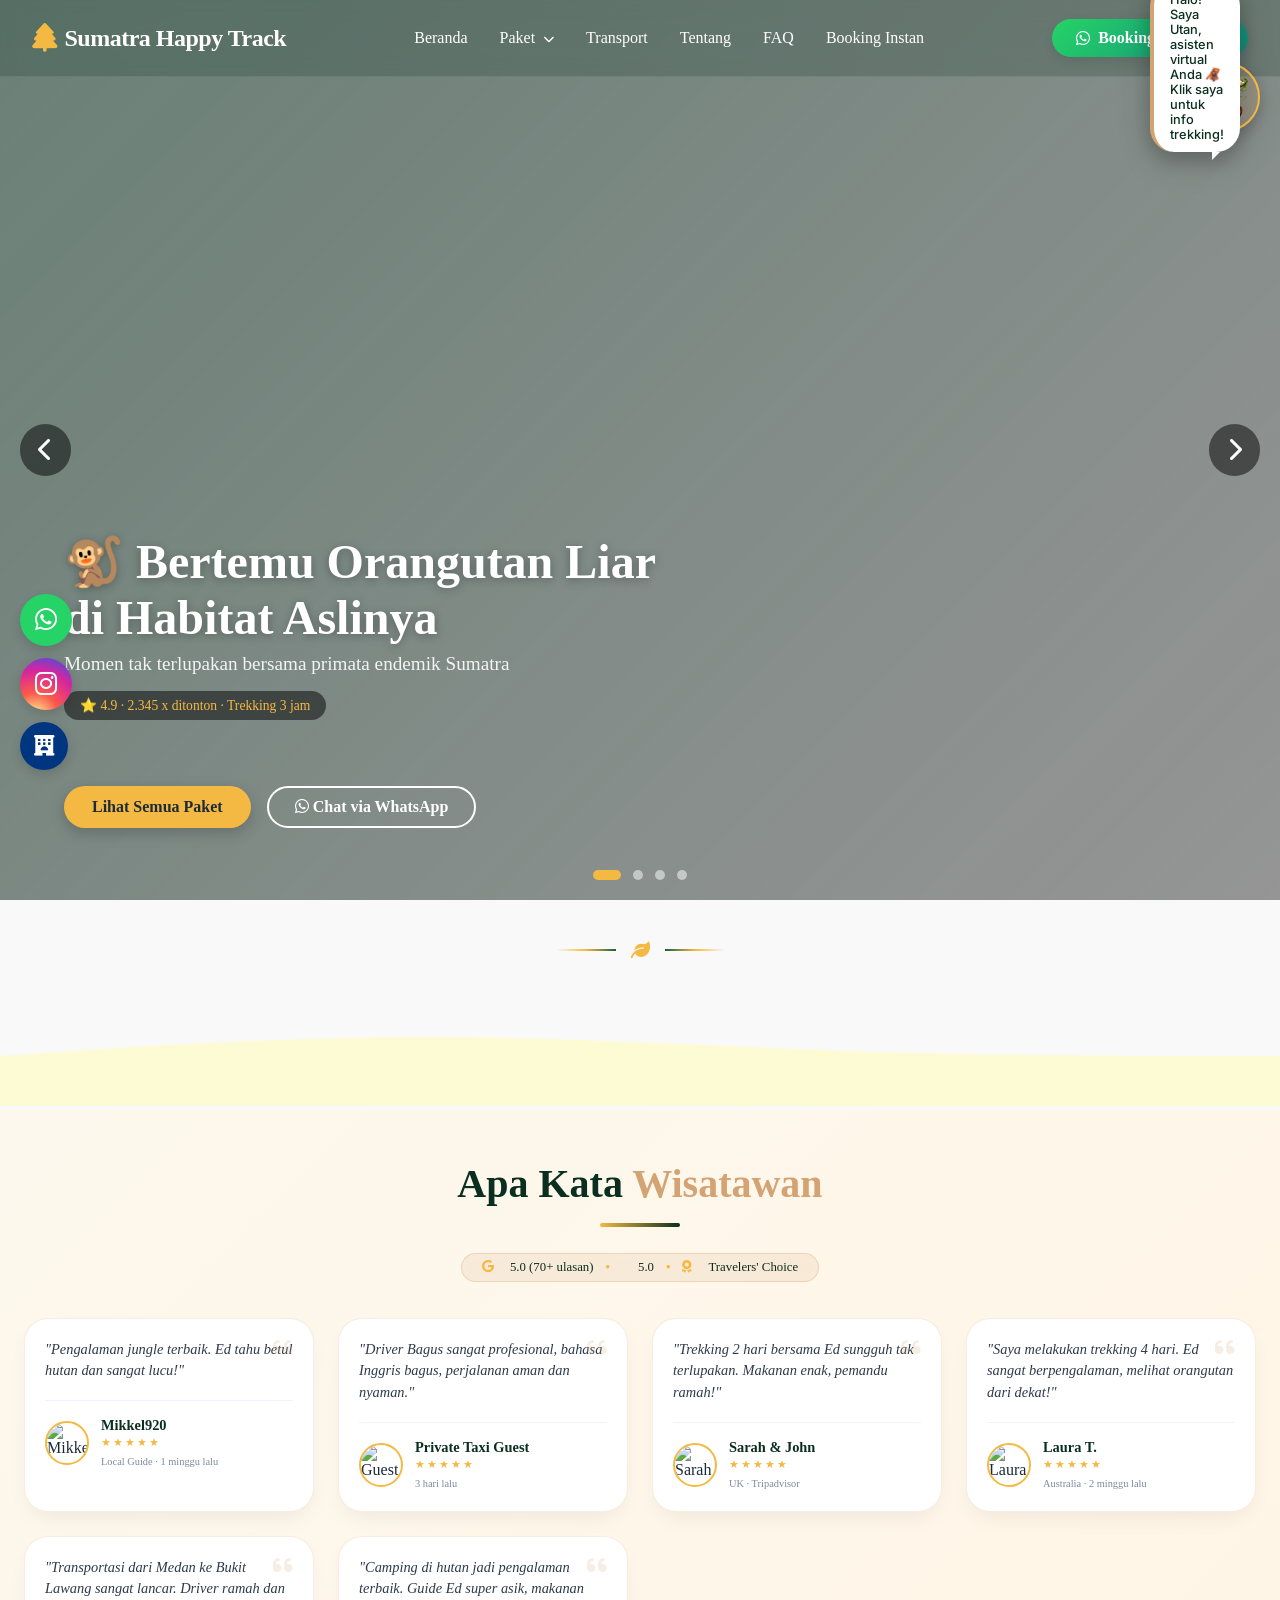
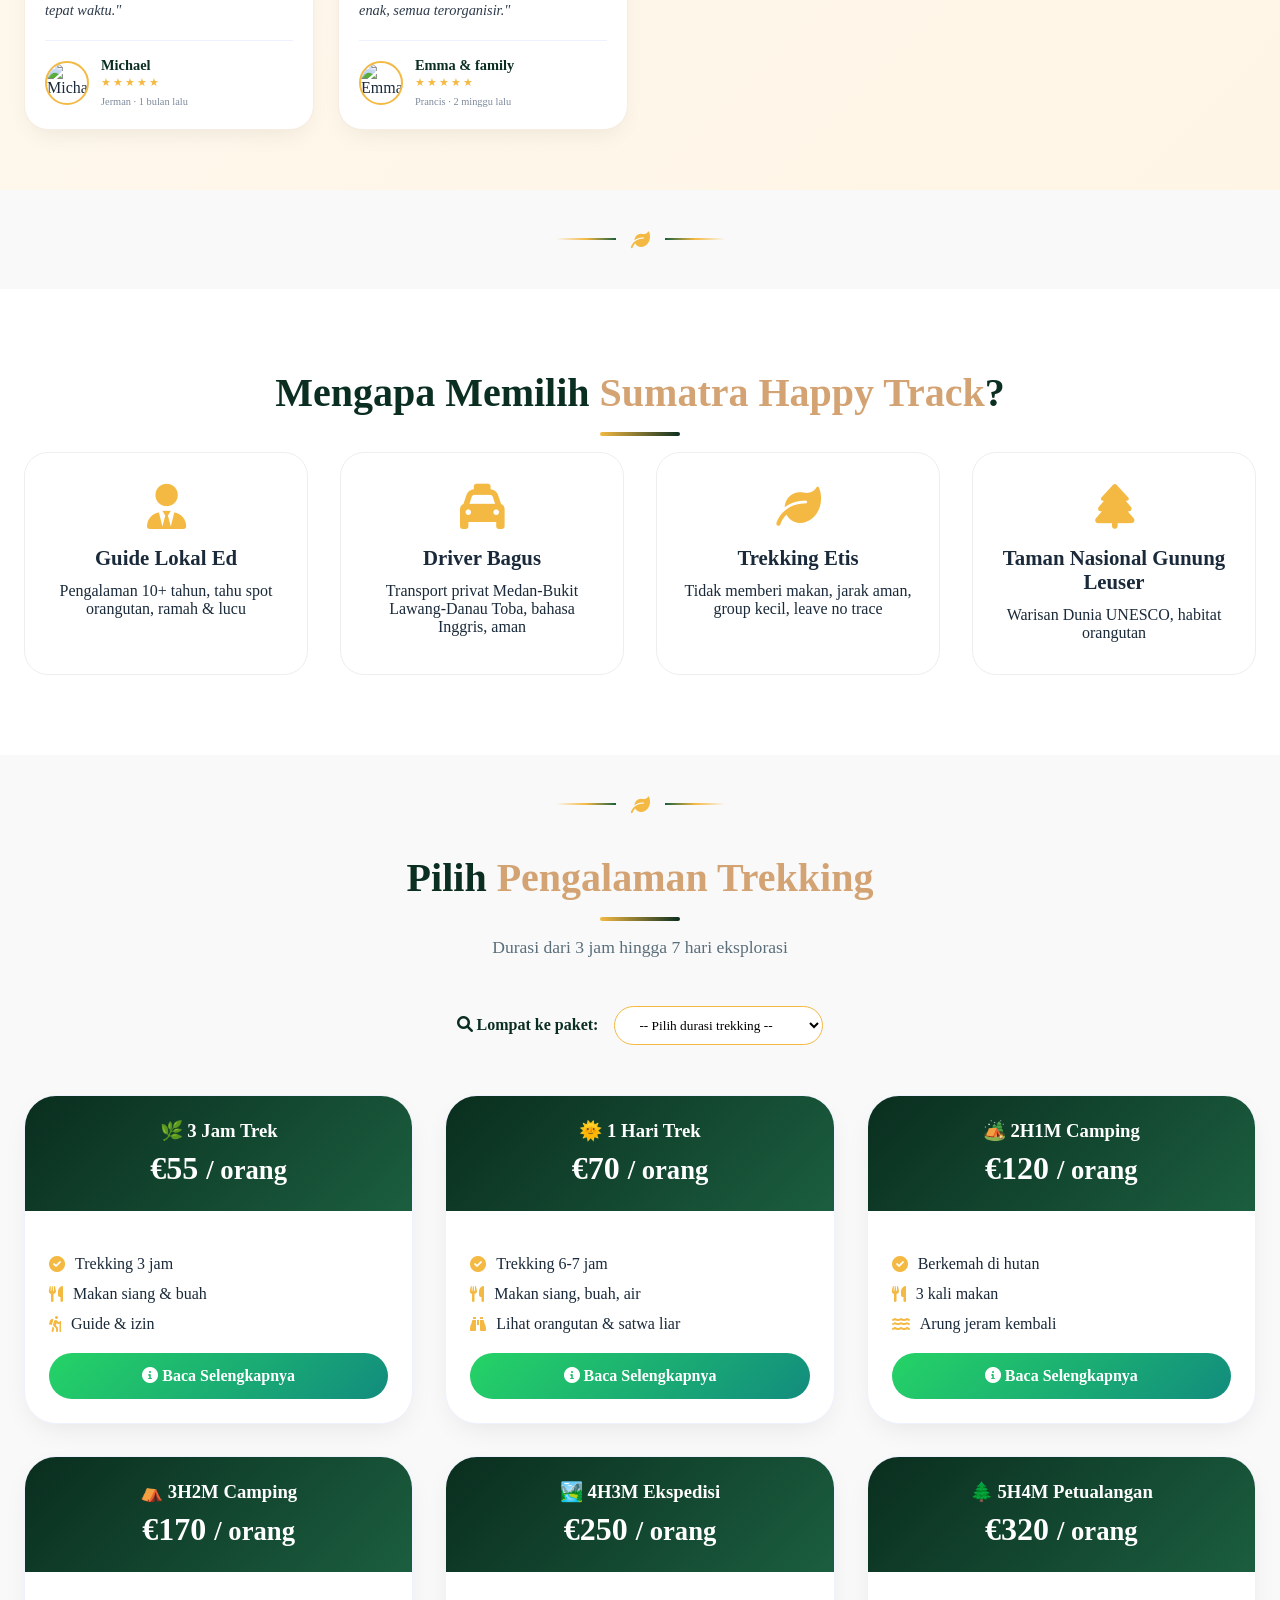
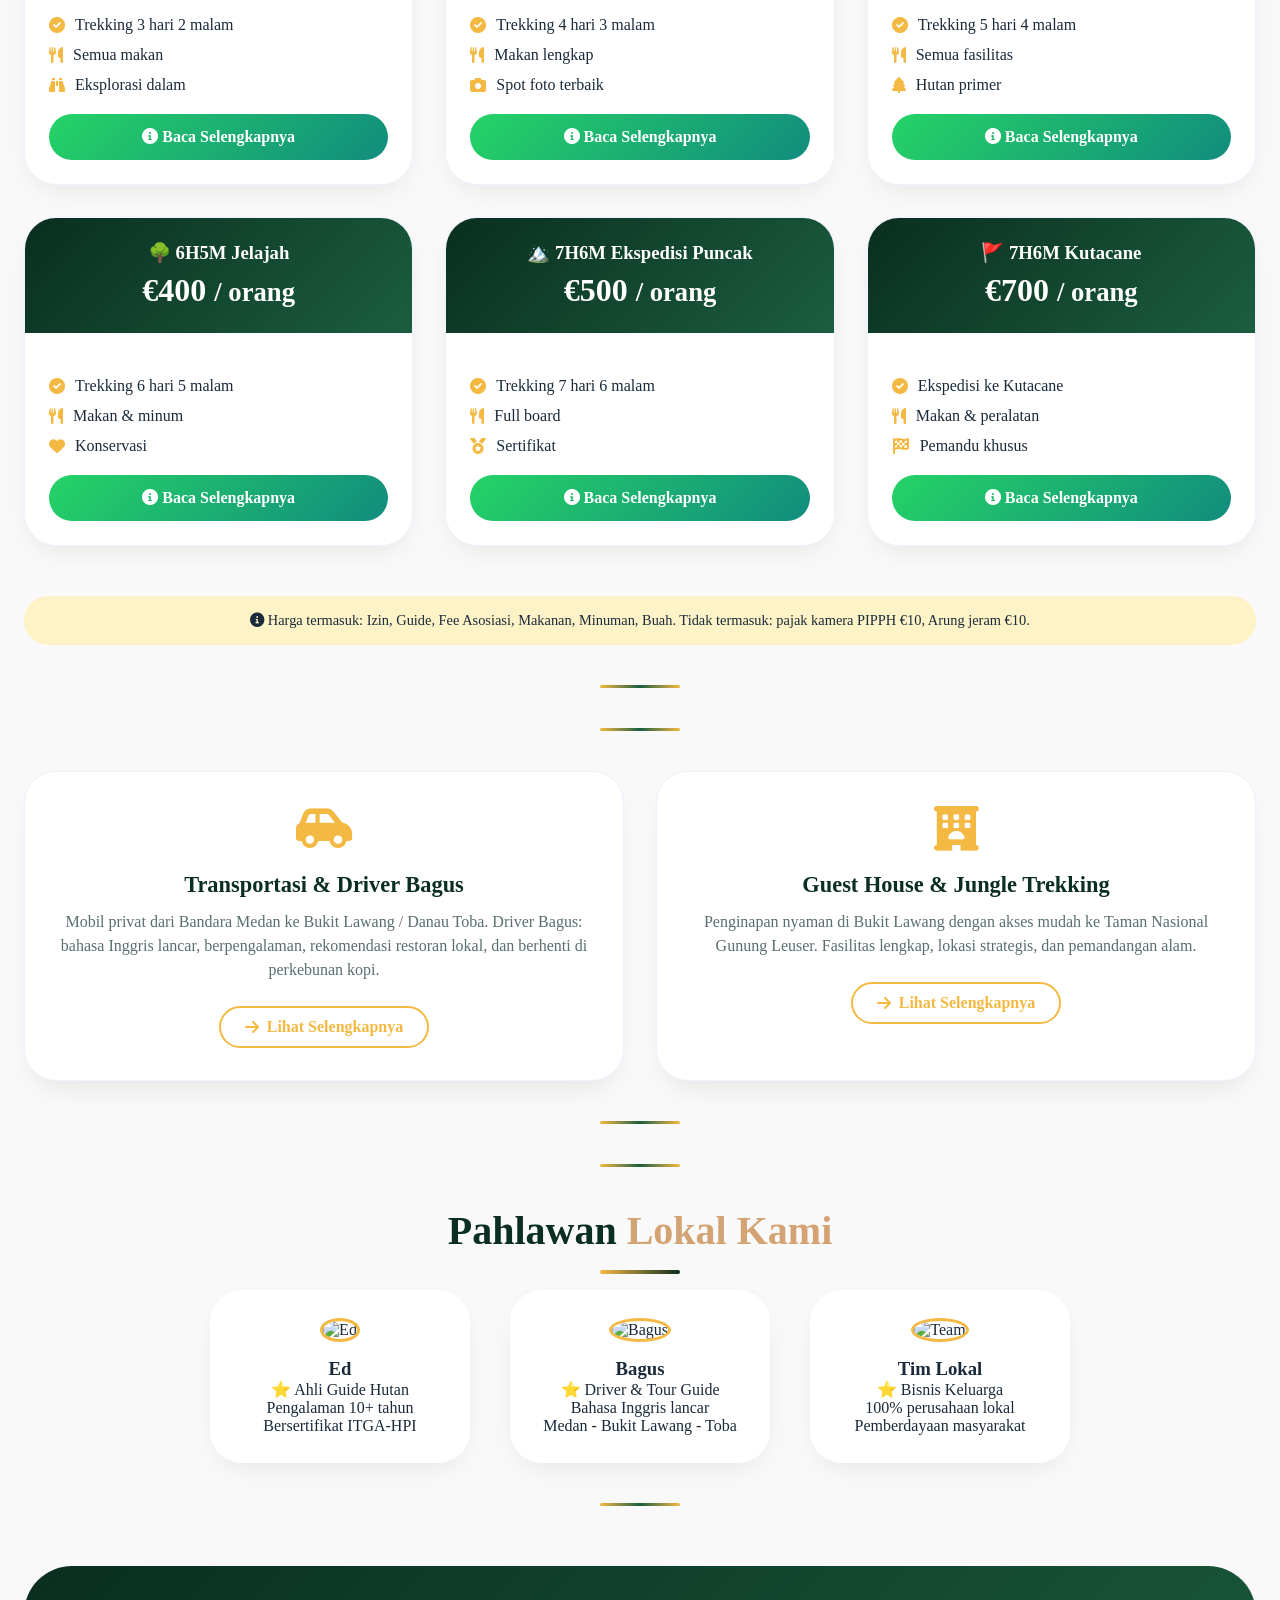
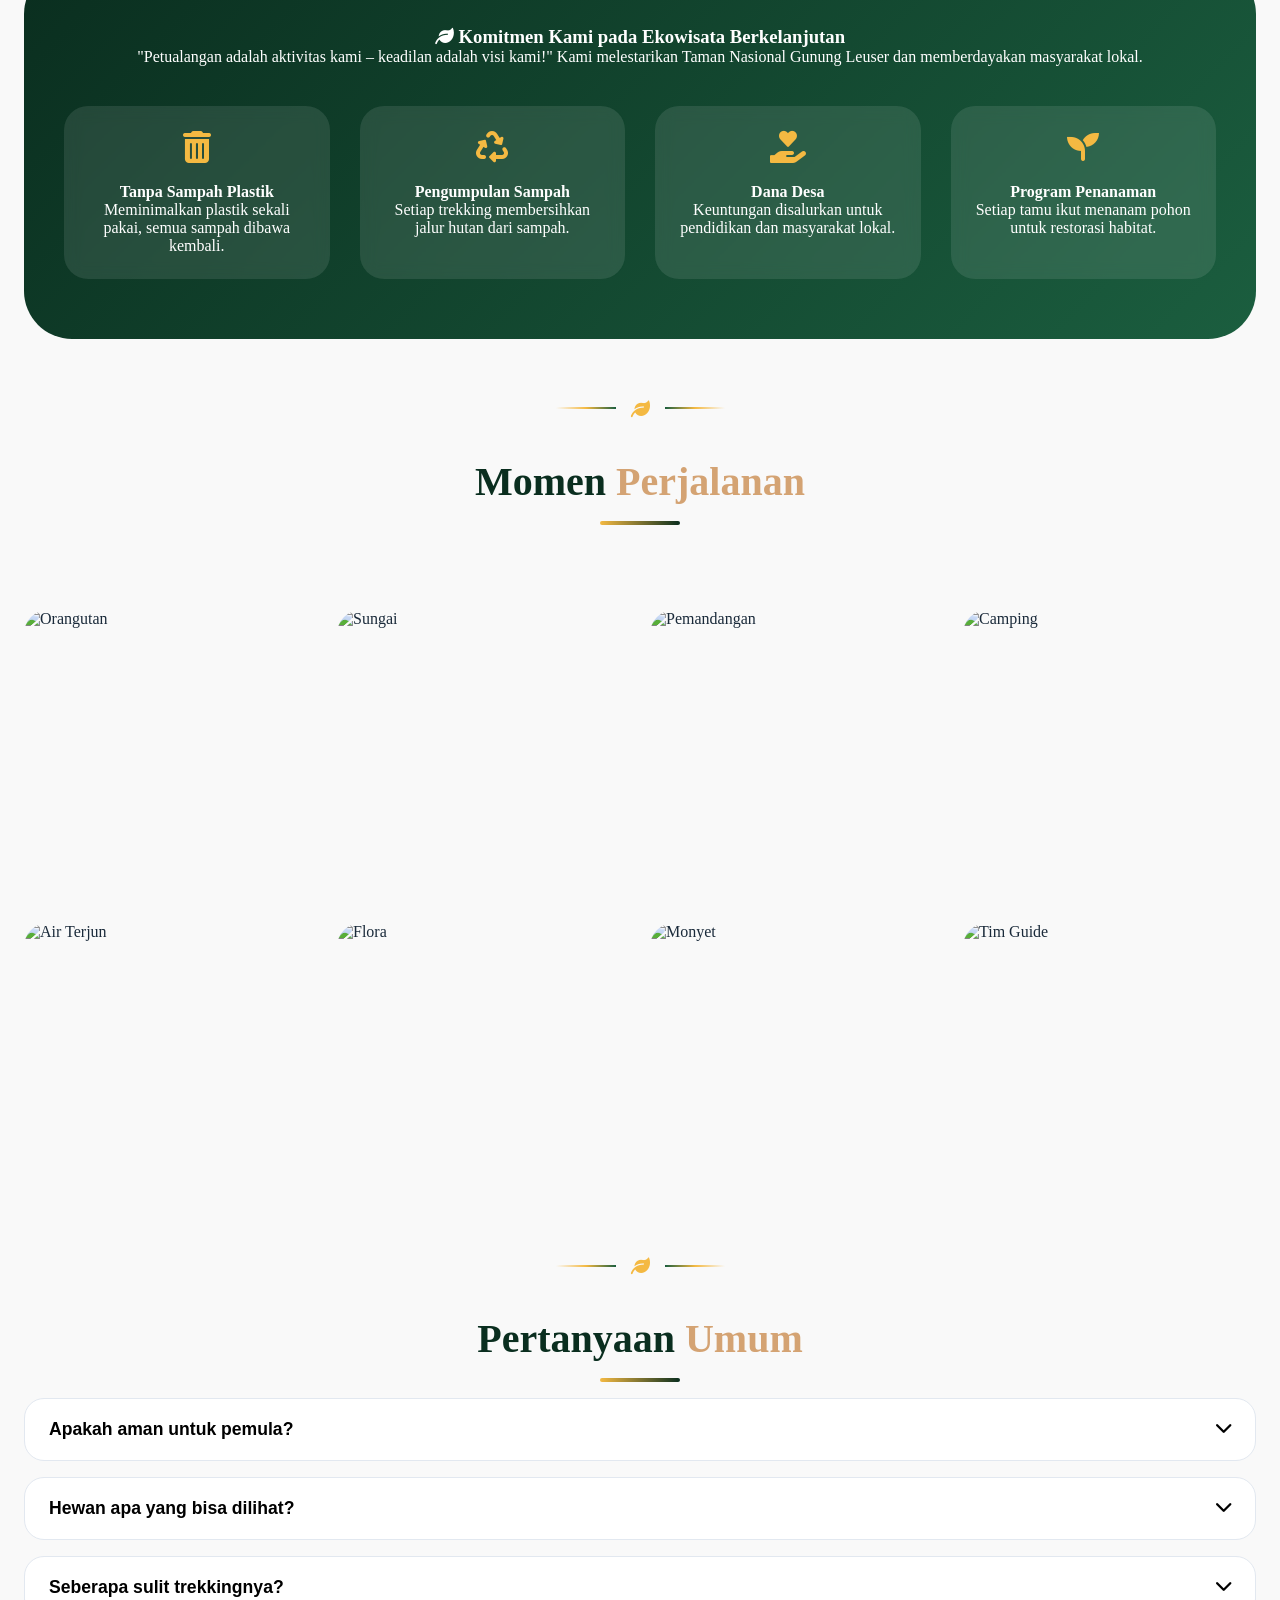
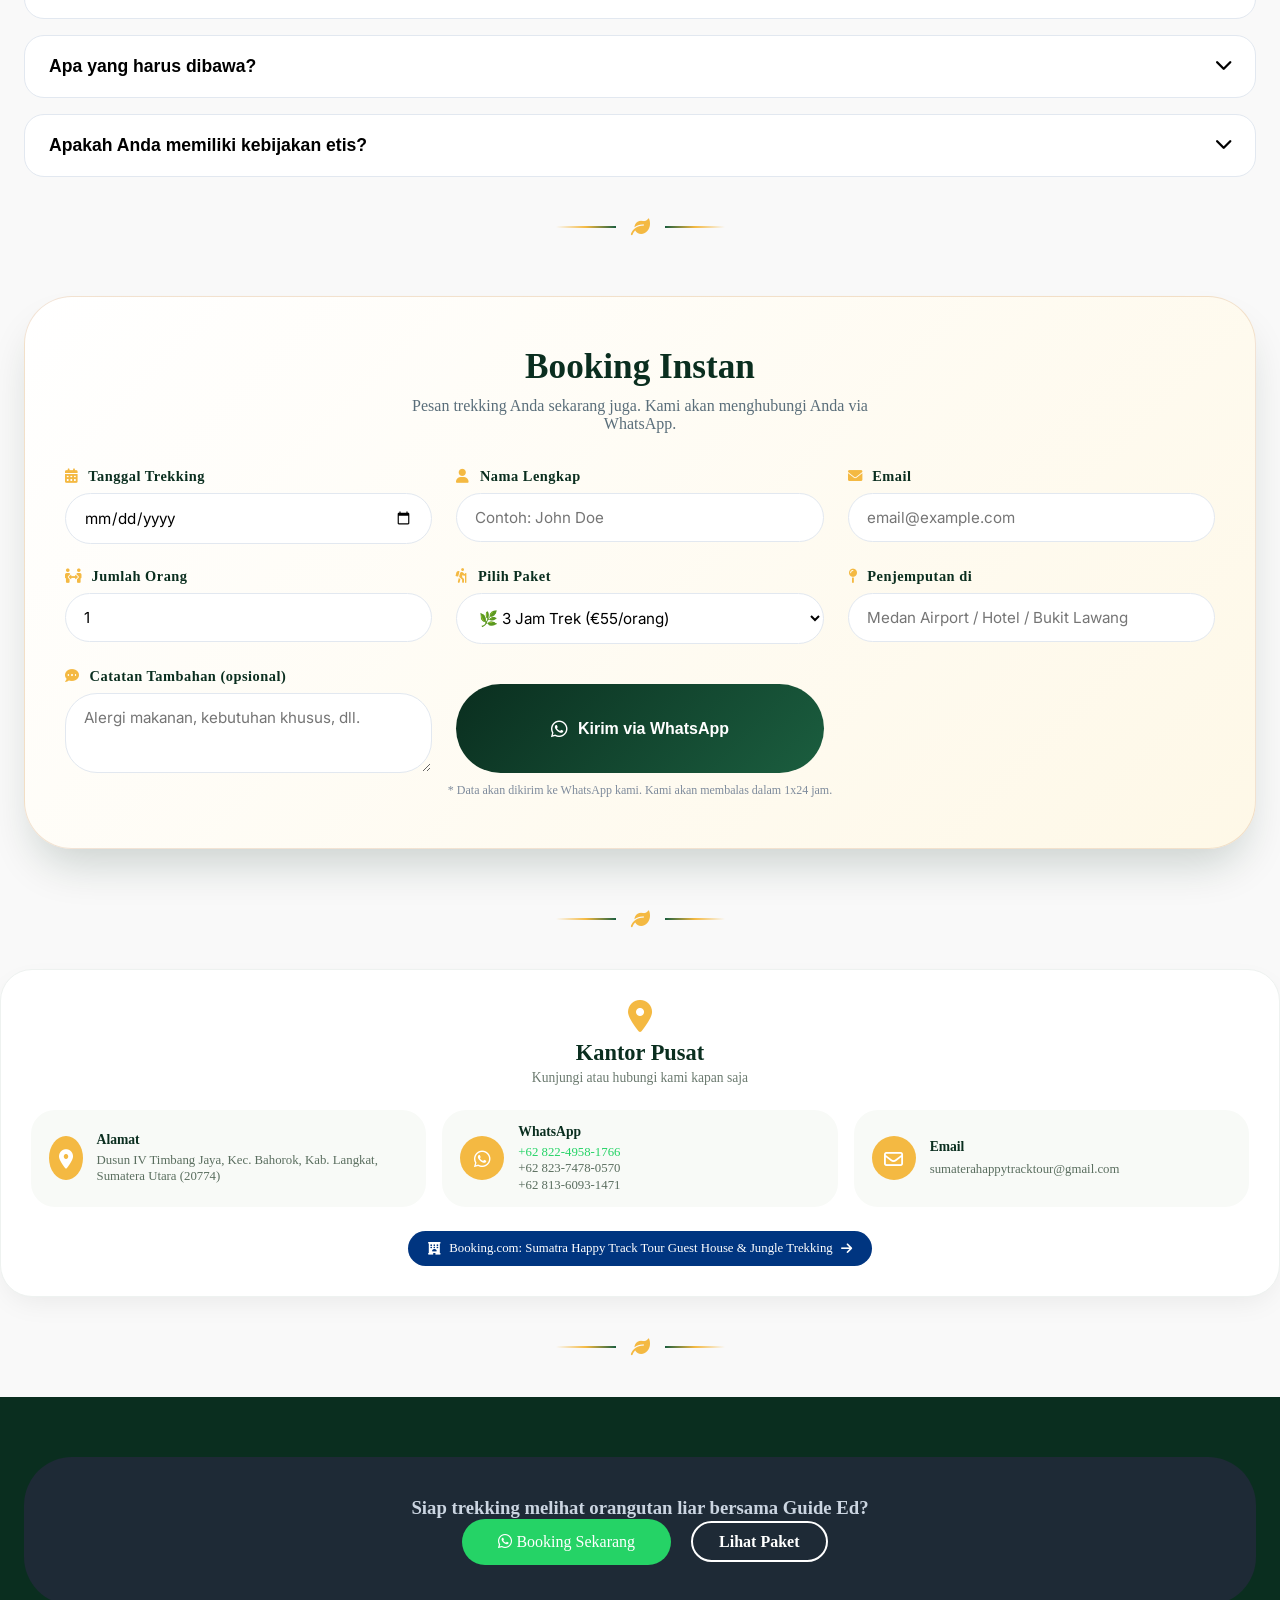
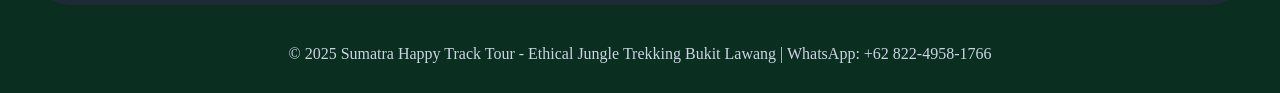
==== index.html @ c1a1667e "Add files via upload" ====
<!DOCTYPE html>
<html lang="id">
<head>
    <meta charset="UTF-8">
    <meta name="viewport" content="width=device-width, initial-scale=1.0, user-scalable=yes">
    <title>Sumatra Happy Track Tour | Jungle Trekking Bukit Lawang</title>
    <meta name="description" content="Ethical jungle trekking in Bukit Lawang with local guide Ed. Transparent prices, 5⭐ reviews, small group eco-tourism.">
    <script src="seo.js" defer></script>
    <link rel="stylesheet" href="https://cdnjs.cloudflare.com/ajax/libs/font-awesome/6.0.0-beta3/css/all.min.css">
    <link href="https://fonts.googleapis.com/css2?family=Inter:opsz,wght@14..32,300;400;500;600;700;800&display=swap" rel="stylesheet">
    <link rel="stylesheet" href="style.css">
</head>
<body>

<!-- Mobile Navigation -->
<div class="overlay" id="overlay"></div>
<div class="mobile-nav" id="mobileNav">
    <div class="close-menu" id="closeMenu"><i class="fas fa-times"></i></div>
    <a href="#home">Beranda</a>
    <a href="#paket">Paket</a>
    <a href="transport.html">Transport</a>
    <a href="#guide">Tentang</a>
    <a href="#faq">FAQ</a>
    <a href="#instant-booking">Booking Instan</a>
    <a href="https://wa.me/6282249581766" class="btn-wa-nav" target="_blank" style="display:inline-flex; justify-content:center;"><i class="fab fa-whatsapp"></i> Booking Sekarang</a>
</div>

<div class="main-content">
<div class="navbar" id="navbar">
    <div class="nav-flex">
        <!-- Logo -->
        <div class="logo">
            <a href="#home">
                <i class="fas fa-tree"></i> 
                <span>Sumatra Happy Track</span>
            </a>
        </div>

        <!-- Menu Desktop dengan Dropdown -->
        <div class="nav-links">
            <a href="#home">Beranda</a>
            
            <!-- Dropdown Paket -->
            <div class="dropdown">
                <a href="#paket" class="dropbtn">Paket <i class="fas fa-chevron-down"></i></a>
                <div class="dropdown-content">
                    <a href="detailpaket.html?paket=3-jam">🌿 3 Jam Trek</a>
                    <a href="detailpaket.html?paket=1-hari">🌞 1 Hari Trek</a>
                    <a href="detailpaket.html?paket=2-hari">🏕️ 2 Hari 1 Malam</a>
                    <a href="detailpaket.html?paket=3-hari">⛺ 3 Hari 2 Malam</a>
                    <a href="detailpaket.html?paket=4-hari">🏞️ 4 Hari 3 Malam</a>
                    <a href="detailpaket.html?paket=5-hari">🌲 5 Hari 4 Malam</a>
                    <a href="detailpaket.html?paket=6-hari">🌳 6 Hari 5 Malam</a>
                    <a href="detailpaket.html?paket=7-hari">🏔️ 7 Hari 6 Malam (Bukit Lawang)</a>
                    <a href="detailpaket.html?paket=kutacane">🚩 7 Hari Ekspedisi (Kutacane)</a>
                </div>
            </div>
            
            <a href="transport.html">Transport</a>
            <a href="#guide">Tentang</a>
            <a href="#faq">FAQ</a>
            <a href="#instant-booking">Booking Instan</a>
        </div>
        
        <!-- Tombol WA -->
        <a href="https://wa.me/6282249581766" class="btn-wa-nav" target="_blank">
            <i class="fab fa-whatsapp"></i> Booking Sekarang
        </a>
        
        <!-- Menu Toggle Mobile -->
        <div class="menu-toggle" id="menuToggle">
            <i class="fas fa-bars"></i>
        </div>
    </div>
</div>

<!-- HERO SECTION - CLEAN SLIDESHOW ala YouTube -->
<section class="hero" id="home">
    <div class="slideshow-container">
        <div class="slide active" style="background-image: url('https://images.pexels.com/photos/325469/pexels-photo-325469.jpeg?auto=compress&cs=tinysrgb&w=1600');">
            <div class="slide-caption">
                <div class="slide-title">🐒 Bertemu Orangutan Liar di Habitat Aslinya</div>
                <div class="slide-desc">Momen tak terlupakan bersama primata endemik Sumatra</div>
                <div class="slide-meta">⭐ 4.9 · 2.345 x ditonton · Trekking 3 jam</div>
            </div>
        </div>
        <div class="slide" style="background-image: url('https://images.pexels.com/photos/2102600/pexels-photo-2102600.jpeg?auto=compress&cs=tinysrgb&w=1600');">
            <div class="slide-caption">
                <div class="slide-title">🏞️ Arung Jeram & Tubing di Sungai Bahorok</div>
                <div class="slide-desc">Rasakan keseruan menyusuri sungai jernih dengan pemandu lokal</div>
                <div class="slide-meta">⭐ 5.0 · 1.872 x ditonton · Aktivitas air</div>
            </div>
        </div>
        <div class="slide" style="background-image: url('https://images.pexels.com/photos/327108/pexels-photo-327108.jpeg?auto=compress&cs=tinysrgb&w=1600');">
            <div class="slide-caption">
                <div class="slide-title">🌿 Camping di Hutan Gunung Leuser</div>
                <div class="slide-desc">Berkemah di tengah suara alam, malam penuh bintang</div>
                <div class="slide-meta">⭐ 4.8 · 2.100 x ditonton · 2 hari 1 malam</div>
            </div>
        </div>
        <div class="slide" style="background-image: url('https://images.pexels.com/photos/6353485/pexels-photo-6353485.jpeg?auto=compress&cs=tinysrgb&w=1600');">
            <div class="slide-caption">
                <div class="slide-title">⛰️ Puncak Bukit Lawang & Panorama Hijau</div>
                <div class="slide-desc">Spot favorit untuk foto dan menikmati sunrise</div>
                <div class="slide-meta">⭐ 4.9 · 3.100 x ditonton · Pemandangan</div>
            </div>
        </div>
    </div>
    <!-- Tombol navigasi -->
    <button class="slide-prev" id="slidePrev"><i class="fas fa-chevron-left"></i></button>
    <button class="slide-next" id="slideNext"><i class="fas fa-chevron-right"></i></button>
    <!-- Indikator dot -->
    <div class="slide-dots" id="slideDots"></div>
    <!-- Tombol aksi tetap di atas slide -->
    <div class="hero-overlay-buttons">
        <a href="#paket" class="btn-primary">Lihat Semua Paket</a>
        <a href="https://wa.me/6282249581766" class="btn-outline-light" target="_blank"><i class="fab fa-whatsapp"></i> Chat via WhatsApp</a>
    </div>
</section>

    <div class="divider-leaf">
        <div class="line"></div>
            <i class="fas fa-leaf"></i>
        <div class="line"></div>
    </div>

    <div class="wave-divider"><svg xmlns="http://www.w3.org/2000/svg" viewBox="0 0 1440 120" preserveAspectRatio="none"><path fill="#FDFBD4" fill-opacity="1" d="M0,64L80,58.7C160,53,320,43,480,42.7C640,43,800,53,960,58.7C1120,64,1280,64,1360,64L1440,64L1440,120L1360,120C1280,120,1120,120,960,120C800,120,640,120,480,120C320,120,160,120,80,120L0,120Z"></path><path fill="#FDFBD4" fill-opacity="0.7" d="M0,96L80,90.7C160,85,320,75,480,74.7C640,75,800,85,960,90.7C1120,96,1280,96,1360,96L1440,96L1440,120L1360,120C1280,120,1120,120,960,120C800,120,640,120,480,120C320,120,160,120,80,120L0,120Z"></path></svg></div>

<!-- ========== TESTIMONIALS SECTION - LEBIH KECIL & BANYAK ========== -->
<section class="testimonials-section">
    <div class="container">
        <div class="testimonials-header">
            <h2 class="section-title">Apa Kata <span style="color:#D4A373;">Wisatawan</span></h2>
            <div class="rating-badge">
                <i class="fab fa-google"></i> 5.0 (70+ ulasan)
                <span class="dot-separator">•</span>
                <i class="fab fa-tripadvisor"></i> 5.0
                <span class="dot-separator">•</span>
                <i class="fas fa-award"></i> Travelers' Choice
            </div>
        </div>

        <div class="testimonial-grid">
            <!-- Testimonial 1 -->
            <div class="testimonial-card">
                <div class="testimonial-quote"><i class="fas fa-quote-left"></i></div>
                <div class="testimonial-content">
                    <p>"Pengalaman jungle terbaik. Ed tahu betul hutan dan sangat lucu!"</p>
                </div>
                <div class="testimonial-author">
                    <img src="https://randomuser.me/api/portraits/men/32.jpg" alt="Mikkel" class="author-avatar">
                    <div class="author-info">
                        <h4>Mikkel920</h4>
                        <div class="author-stars">★★★★★</div>
                        <small>Local Guide · 1 minggu lalu</small>
                    </div>
                </div>
            </div>

            <!-- Testimonial 2 -->
            <div class="testimonial-card">
                <div class="testimonial-quote"><i class="fas fa-quote-left"></i></div>
                <div class="testimonial-content">
                    <p>"Driver Bagus sangat profesional, bahasa Inggris bagus, perjalanan aman dan nyaman."</p>
                </div>
                <div class="testimonial-author">
                    <img src="https://randomuser.me/api/portraits/women/68.jpg" alt="Guest" class="author-avatar">
                    <div class="author-info">
                        <h4>Private Taxi Guest</h4>
                        <div class="author-stars">★★★★★</div>
                        <small>3 hari lalu</small>
                    </div>
                </div>
            </div>

            <!-- Testimonial 3 -->
            <div class="testimonial-card">
                <div class="testimonial-quote"><i class="fas fa-quote-left"></i></div>
                <div class="testimonial-content">
                    <p>"Trekking 2 hari bersama Ed sungguh tak terlupakan. Makanan enak, pemandu ramah!"</p>
                </div>
                <div class="testimonial-author">
                    <img src="https://randomuser.me/api/portraits/men/75.jpg" alt="Sarah" class="author-avatar">
                    <div class="author-info">
                        <h4>Sarah & John</h4>
                        <div class="author-stars">★★★★★</div>
                        <small>UK · Tripadvisor</small>
                    </div>
                </div>
            </div>

            <!-- Testimonial 4 -->
            <div class="testimonial-card">
                <div class="testimonial-quote"><i class="fas fa-quote-left"></i></div>
                <div class="testimonial-content">
                    <p>"Saya melakukan trekking 4 hari. Ed sangat berpengalaman, melihat orangutan dari dekat!"</p>
                </div>
                <div class="testimonial-author">
                    <img src="https://randomuser.me/api/portraits/women/90.jpg" alt="Laura" class="author-avatar">
                    <div class="author-info">
                        <h4>Laura T.</h4>
                        <div class="author-stars">★★★★★</div>
                        <small>Australia · 2 minggu lalu</small>
                    </div>
                </div>
            </div>

            <!-- Testimonial 5 -->
            <div class="testimonial-card">
                <div class="testimonial-quote"><i class="fas fa-quote-left"></i></div>
                <div class="testimonial-content">
                    <p>"Transportasi dari Medan ke Bukit Lawang sangat lancar. Driver ramah dan tepat waktu."</p>
                </div>
                <div class="testimonial-author">
                    <img src="https://randomuser.me/api/portraits/men/45.jpg" alt="Michael" class="author-avatar">
                    <div class="author-info">
                        <h4>Michael</h4>
                        <div class="author-stars">★★★★★</div>
                        <small>Jerman · 1 bulan lalu</small>
                    </div>
                </div>
            </div>

            <!-- Testimonial 6 -->
            <div class="testimonial-card">
                <div class="testimonial-quote"><i class="fas fa-quote-left"></i></div>
                <div class="testimonial-content">
                    <p>"Camping di hutan jadi pengalaman terbaik. Guide Ed super asik, makanan enak, semua terorganisir."</p>
                </div>
                <div class="testimonial-author">
                    <img src="https://randomuser.me/api/portraits/women/33.jpg" alt="Emma" class="author-avatar">
                    <div class="author-info">
                        <h4>Emma & family</h4>
                        <div class="author-stars">★★★★★</div>
                        <small>Prancis · 2 minggu lalu</small>
                    </div>
                </div>
            </div>
        </div>
    </div>
</section>

    <div class="divider-leaf">
        <div class="line"></div>
            <i class="fas fa-leaf"></i>
        <div class="line"></div>
    </div>

    <section class="why-us"><div class="container"><h2 class="section-title">Mengapa Memilih <span style="color:#D4A373;">Sumatra Happy Track</span>?</h2><div class="why-grid">
        <div class="why-item"><i class="fas fa-user-tie"></i><h3>Guide Lokal Ed</h3><p>Pengalaman 10+ tahun, tahu spot orangutan, ramah & lucu</p></div>
        <div class="why-item"><i class="fas fa-taxi"></i><h3>Driver Bagus</h3><p>Transport privat Medan-Bukit Lawang-Danau Toba, bahasa Inggris, aman</p></div>
        <div class="why-item"><i class="fas fa-leaf"></i><h3>Trekking Etis</h3><p>Tidak memberi makan, jarak aman, group kecil, leave no trace</p></div>
        <div class="why-item"><i class="fas fa-tree"></i><h3>Taman Nasional Gunung Leuser</h3><p>Warisan Dunia UNESCO, habitat orangutan</p></div>
    </div></div></section>

    <div class="divider-leaf">
        <div class="line"></div>
            <i class="fas fa-leaf"></i>
        <div class="line"></div>
    </div>

    <!-- PAKET SECTION dengan DROPDOWN -->
    <div class="container" id="paket">
        <h2 class="section-title">Pilih <span style="color:#D4A373;">Pengalaman Trekking</span></h2>
        <div class="section-subtitle">Durasi dari 3 jam hingga 7 hari eksplorasi</div>
        
        <div class="package-dropdown-wrapper">
            <label for="packageSelect"><i class="fas fa-search"></i> Lompat ke paket:</label>
            <select id="packageSelect" class="package-select">
                <option value="">-- Pilih durasi trekking --</option>
                <option value="paket-3-jam">🌿 3 Jam Trek (€55)</option>
                <option value="paket-1-hari">🌞 1 Hari Trek (€70)</option>
                <option value="paket-2-hari">🏕️ 2 Hari 1 Malam (€120)</option>
                <option value="paket-3-hari">⛺ 3 Hari 2 Malam (€170)</option>
                <option value="paket-4-hari">🏞️ 4 Hari 3 Malam (€250)</option>
                <option value="paket-5-hari">🌲 5 Hari 4 Malam (€320)</option>
                <option value="paket-6-hari">🌳 6 Hari 5 Malam (€400)</option>
                <option value="paket-7-hari">🏔️ 7 Hari 6 Malam (€500)</option>
                <option value="paket-kutacane">🚩 7 Hari Kutacane (€700)</option>
            </select>
        </div>

                <div class="package-grid">
                    <!-- 3 Jam Trek -->
                    <div class="package-card" id="paket-3-jam">
                        <div class="package-header">
                            <h3>🌿 3 Jam Trek</h3>
                            <div class="package-price">€55 <small>/ orang</small></div>
                        </div>
                        <div class="package-body">
                            <ul class="package-features">
                                <li><i class="fas fa-check-circle"></i> Trekking 3 jam</li>
                                <li><i class="fas fa-utensils"></i> Makan siang & buah</li>
                                <li><i class="fas fa-hiking"></i> Guide & izin</li>
                            </ul>
                            <a href="detailpaket.html?paket=3-jam" class="package-btn"><i class="fas fa-info-circle"></i> Baca Selengkapnya</a>
                        </div>
                    </div>

                    <!-- 1 Hari Trek -->
                    <div class="package-card" id="paket-1-hari">
                        <div class="package-header">
                            <h3>🌞 1 Hari Trek</h3>
                            <div class="package-price">€70 <small>/ orang</small></div>
                        </div>
                        <div class="package-body">
                            <ul class="package-features">
                                <li><i class="fas fa-check-circle"></i> Trekking 6-7 jam</li>
                                <li><i class="fas fa-utensils"></i> Makan siang, buah, air</li>
                                <li><i class="fas fa-binoculars"></i> Lihat orangutan & satwa liar</li>
                            </ul>
                            <a href="detailpaket.html?paket=1-hari" class="package-btn"><i class="fas fa-info-circle"></i> Baca Selengkapnya</a>
                        </div>
                    </div>

                    <!-- 2 Hari 1 Malam -->
                    <div class="package-card" id="paket-2-hari">
                        <div class="package-header">
                            <h3>🏕️ 2H1M Camping</h3>
                            <div class="package-price">€120 <small>/ orang</small></div>
                        </div>
                        <div class="package-body">
                            <ul class="package-features">
                                <li><i class="fas fa-check-circle"></i> Berkemah di hutan</li>
                                <li><i class="fas fa-utensils"></i> 3 kali makan</li>
                                <li><i class="fas fa-water"></i> Arung jeram kembali</li>
                            </ul>
                            <a href="detailpaket.html?paket=2-hari" class="package-btn"><i class="fas fa-info-circle"></i> Baca Selengkapnya</a>
                        </div>
                    </div>

                    <!-- 3 Hari 2 Malam -->
                    <div class="package-card" id="paket-3-hari">
                        <div class="package-header">
                            <h3>⛺ 3H2M Camping</h3>
                            <div class="package-price">€170 <small>/ orang</small></div>
                        </div>
                        <div class="package-body">
                            <ul class="package-features">
                                <li><i class="fas fa-check-circle"></i> Trekking 3 hari 2 malam</li>
                                <li><i class="fas fa-utensils"></i> Semua makan</li>
                                <li><i class="fas fa-binoculars"></i> Eksplorasi dalam</li>
                            </ul>
                            <a href="detailpaket.html?paket=3-hari" class="package-btn"><i class="fas fa-info-circle"></i> Baca Selengkapnya</a>
                        </div>
                    </div>

                    <!-- 4 Hari 3 Malam -->
                    <div class="package-card" id="paket-4-hari">
                        <div class="package-header">
                            <h3>🏞️ 4H3M Ekspedisi</h3>
                            <div class="package-price">€250 <small>/ orang</small></div>
                        </div>
                        <div class="package-body">
                            <ul class="package-features">
                                <li><i class="fas fa-check-circle"></i> Trekking 4 hari 3 malam</li>
                                <li><i class="fas fa-utensils"></i> Makan lengkap</li>
                                <li><i class="fas fa-camera"></i> Spot foto terbaik</li>
                            </ul>
                            <a href="detailpaket.html?paket=4-hari" class="package-btn"><i class="fas fa-info-circle"></i> Baca Selengkapnya</a>
                        </div>
                    </div>

                    <!-- 5 Hari 4 Malam -->
                    <div class="package-card" id="paket-5-hari">
                        <div class="package-header">
                            <h3>🌲 5H4M Petualangan</h3>
                            <div class="package-price">€320 <small>/ orang</small></div>
                        </div>
                        <div class="package-body">
                            <ul class="package-features">
                                <li><i class="fas fa-check-circle"></i> Trekking 5 hari 4 malam</li>
                                <li><i class="fas fa-utensils"></i> Semua fasilitas</li>
                                <li><i class="fas fa-tree"></i> Hutan primer</li>
                            </ul>
                            <a href="detailpaket.html?paket=5-hari" class="package-btn"><i class="fas fa-info-circle"></i> Baca Selengkapnya</a>
                        </div>
                    </div>

                    <!-- 6 Hari 5 Malam -->
                    <div class="package-card" id="paket-6-hari">
                        <div class="package-header">
                            <h3>🌳 6H5M Jelajah</h3>
                            <div class="package-price">€400 <small>/ orang</small></div>
                        </div>
                        <div class="package-body">
                            <ul class="package-features">
                                <li><i class="fas fa-check-circle"></i> Trekking 6 hari 5 malam</li>
                                <li><i class="fas fa-utensils"></i> Makan & minum</li>
                                <li><i class="fas fa-heart"></i> Konservasi</li>
                            </ul>
                            <a href="detailpaket.html?paket=6-hari" class="package-btn"><i class="fas fa-info-circle"></i> Baca Selengkapnya</a>
                        </div>
                    </div>

                    <!-- 7 Hari 6 Malam (Bukit Lawang) -->
                    <div class="package-card" id="paket-7-hari">
                        <div class="package-header">
                            <h3>🏔️ 7H6M Ekspedisi Puncak</h3>
                            <div class="package-price">€500 <small>/ orang</small></div>
                        </div>
                        <div class="package-body">
                            <ul class="package-features">
                                <li><i class="fas fa-check-circle"></i> Trekking 7 hari 6 malam</li>
                                <li><i class="fas fa-utensils"></i> Full board</li>
                                <li><i class="fas fa-medal"></i> Sertifikat</li>
                            </ul>
                            <a href="detailpaket.html?paket=7-hari" class="package-btn"><i class="fas fa-info-circle"></i> Baca Selengkapnya</a>
                        </div>
                    </div>

                    <!-- 7 Hari Kutacane -->
                    <div class="package-card" id="paket-kutacane">
                        <div class="package-header">
                            <h3>🚩 7H6M Kutacane</h3>
                            <div class="package-price">€700 <small>/ orang</small></div>
                        </div>
                        <div class="package-body">
                            <ul class="package-features">
                                <li><i class="fas fa-check-circle"></i> Ekspedisi ke Kutacane</li>
                                <li><i class="fas fa-utensils"></i> Makan & peralatan</li>
                                <li><i class="fas fa-flag-checkered"></i> Pemandu khusus</li>
                            </ul>
                            <a href="detailpaket.html?paket=kutacane" class="package-btn"><i class="fas fa-info-circle"></i> Baca Selengkapnya</a>
                        </div>
                    </div>
                </div>
        <div class="price-note"><i class="fas fa-info-circle"></i> Harga termasuk: Izin, Guide, Fee Asosiasi, Makanan, Minuman, Buah. Tidak termasuk: pajak kamera PIPPH €10, Arung jeram €10.</div>
    </div>

    <div class="section-divider">
    <div class="divider-line"></div>
</div>

<!-- ========== TRANSPORTASI & HOTEL ========== -->
<div class="section-divider">
    <div class="divider-line"></div>
</div>

<div class="transport-hotel-grid">
    <!-- Card Transportasi -->
    <div class="transport-card-v2">
        <div class="card-icon"><i class="fas fa-car-side"></i></div>
        <h3>Transportasi & Driver Bagus</h3>
        <p>Mobil privat dari Bandara Medan ke Bukit Lawang / Danau Toba. Driver Bagus: bahasa Inggris lancar, berpengalaman, rekomendasi restoran lokal, dan berhenti di perkebunan kopi.</p>
        <a href="transport.html" class="btn-outline-card"><i class="fas fa-arrow-right"></i> Lihat Selengkapnya</a>
    </div>

    <!-- Card Hotel -->
    <div class="transport-card-v2">
        <div class="card-icon"><i class="fas fa-hotel"></i></div>
        <h3>Guest House & Jungle Trekking</h3>
        <p>Penginapan nyaman di Bukit Lawang dengan akses mudah ke Taman Nasional Gunung Leuser. Fasilitas lengkap, lokasi strategis, dan pemandangan alam.</p>
        <a href="hotel.html" class="btn-outline-card"><i class="fas fa-arrow-right"></i> Lihat Selengkapnya</a>
    </div>
</div>

<div class="section-divider">
    <div class="divider-line"></div>
</div>

        <div class="section-divider">
            <div class="divider-line"></div>
        </div>

        <div class="container" id="guide">
            <h2 class="section-title">Pahlawan <span style="color:#D4A373;">Lokal Kami</span></h2>
            <div class="guide-profiles">
                <div class="guide-card">
                    <img src="https://picsum.photos/id/100/200/200" alt="Ed">
                    <h3>Ed</h3>
                    <p>⭐ Ahli Guide Hutan<br>Pengalaman 10+ tahun<br>Bersertifikat ITGA-HPI</p>
                </div>
                <div class="guide-card">
                    <img src="https://picsum.photos/id/155/200/200" alt="Bagus">
                    <h3>Bagus</h3>
                    <p>⭐ Driver & Tour Guide<br>Bahasa Inggris lancar<br>Medan - Bukit Lawang - Toba</p>
                </div>
                <div class="guide-card">
                    <img src="https://picsum.photos/id/159/200/200" alt="Team">
                    <h3>Tim Lokal</h3>
                    <p>⭐ Bisnis Keluarga<br>100% perusahaan lokal<br>Pemberdayaan masyarakat</p>
                </div>
            </div>
        </div>

        <div class="section-divider">
            <div class="divider-line"></div>
        </div>

  <div class="container">
    <div class="eco-commitment">
        <h3><i class="fas fa-leaf"></i> Komitmen Kami pada Ekowisata Berkelanjutan</h3>
        <p>"Petualangan adalah aktivitas kami – keadilan adalah visi kami!" Kami melestarikan Taman Nasional Gunung Leuser dan memberdayakan masyarakat lokal.</p>
        <div class="eco-grid">
            <div class="eco-card">
                <div class="eco-icon"><i class="fas fa-trash-alt"></i></div>
                <h4>Tanpa Sampah Plastik</h4>
                <p>Meminimalkan plastik sekali pakai, semua sampah dibawa kembali.</p>
            </div>
            <div class="eco-card">
                <div class="eco-icon"><i class="fas fa-recycle"></i></div>
                <h4>Pengumpulan Sampah</h4>
                <p>Setiap trekking membersihkan jalur hutan dari sampah.</p>
            </div>
            <div class="eco-card">
                <div class="eco-icon"><i class="fas fa-hand-holding-heart"></i></div>
                <h4>Dana Desa</h4>
                <p>Keuntungan disalurkan untuk pendidikan dan masyarakat lokal.</p>
            </div>
            <div class="eco-card">
                <div class="eco-icon"><i class="fas fa-seedling"></i></div>
                <h4>Program Penanaman</h4>
                <p>Setiap tamu ikut menanam pohon untuk restorasi habitat.</p>
            </div>
        </div>
    </div>
</div>

    <div class="divider-leaf">
        <div class="line"></div>
            <i class="fas fa-leaf"></i>
        <div class="line"></div>
    </div>

    <!-- GALERI -->
    <div class="container">
        <h2 class="section-title">Momen <span style="color:#D4A373;">Perjalanan</span></h2>
        <div class="section-subtitle">Abadikan petualangan Anda bersama kami</div>
        <div class="gallery-masonry" id="galleryMasonry">
            <div class="gallery-item" data-img="https://images.pexels.com/photos/325469/pexels-photo-325469.jpeg?auto=compress&cs=tinysrgb&w=800"><img src="https://images.pexels.com/photos/325469/pexels-photo-325469.jpeg?auto=compress&cs=tinysrgb&w=600" alt="Orangutan"><div class="gallery-overlay"><h4>Bertemu Orangutan Liar</h4><p>Momen tak terlupakan di hutan Leuser</p></div></div>
            <div class="gallery-item" data-img="https://picsum.photos/id/29/800/600"><img src="https://picsum.photos/id/29/600/400" alt="Sungai"><div class="gallery-overlay"><h4>Arung Jeram & Tubing</h4><p>Keseruan menyusuri sungai jernih</p></div></div>
            <div class="gallery-item" data-img="https://picsum.photos/id/13/800/600"><img src="https://picsum.photos/id/13/600/400" alt="Pemandangan"><div class="gallery-overlay"><h4>Puncak Bukit Lawang</h4><p>Panorama hijau yang menenangkan</p></div></div>
            <div class="gallery-item" data-img="https://picsum.photos/id/96/800/600"><img src="https://picsum.photos/id/96/600/400" alt="Camping"><div class="gallery-overlay"><h4>Berkemah di Hutan</h4><p>Malam penuh bintang dan suara alam</p></div></div>
            <div class="gallery-item" data-img="https://picsum.photos/id/15/800/600"><img src="https://picsum.photos/id/15/600/400" alt="Air Terjun"><div class="gallery-overlay"><h4>Air Terjun Tersembunyi</h4><p>Kesegaran alam yang autentik</p></div></div>
            <div class="gallery-item" data-img="https://picsum.photos/id/104/800/600"><img src="https://picsum.photos/id/104/600/400" alt="Flora"><div class="gallery-overlay"><h4>Keanekaragaman Flora</h4><p>Rafflesia & bunga endemik lainnya</p></div></div>
            <div class="gallery-item" data-img="https://picsum.photos/id/155/800/600"><img src="https://picsum.photos/id/155/600/400" alt="Monyet"><div class="gallery-overlay"><h4>Monyet Ekor Panjang</h4><p>Ramah dan lucu</p></div></div>
            <div class="gallery-item" data-img="https://picsum.photos/id/159/800/600"><img src="https://picsum.photos/id/159/600/400" alt="Tim Guide"><div class="gallery-overlay"><h4>Tim Guide Expert</h4><p>Bersama Ed & kawan-kawan</p></div></div>
        </div>
    </div>
    <div id="lightboxModal" class="lightbox"><span class="lightbox-close">&times;</span><img class="lightbox-img" id="lightboxImg"><div class="lightbox-caption" id="lightboxCaption"></div></div>

    <div class="divider-leaf">
        <div class="line"></div>
            <i class="fas fa-leaf"></i>
        <div class="line"></div>
    </div>

    <div class="container" id="faq"><h2 class="section-title">Pertanyaan <span style="color:#D4A373;">Umum</span></h2>
    <div class="faq-item"><button class="faq-question">Apakah aman untuk pemula? <i class="fas fa-chevron-down"></i></button><div class="faq-answer">Ya, trekking aman untuk pemula. Guide Ed akan mengatur kecepatan. Porter tersedia jika diperlukan.</div></div>
    <div class="faq-item"><button class="faq-question">Hewan apa yang bisa dilihat? <i class="fas fa-chevron-down"></i></button><div class="faq-answer">Orangutan, monyet daun thomas, monyet ekor panjang, rangkong, gibbon, dan flora endemik.</div></div>
    <div class="faq-item"><button class="faq-question">Seberapa sulit trekkingnya? <i class="fas fa-chevron-down"></i></button><div class="faq-answer">Berbagai durasi: 3 jam (mudah) hingga 7 hari (menantang). Pilih sesuai kemampuan Anda.</div></div>
    <div class="faq-item"><button class="faq-question">Apa yang harus dibawa? <i class="fas fa-chevron-down"></i></button><div class="faq-answer">Sepatu trekking, baju ganti, tabir surya, topi, kamera, obat nyamuk, jaket tipis (malam).</div></div>
    <div class="faq-item"><button class="faq-question">Apakah Anda memiliki kebijakan etis? <i class="fas fa-chevron-down"></i></button><div class="faq-answer">Kami tidak memberi makan orangutan, menjaga jarak aman, group kecil, leave no trace, mendukung konservasi.</div></div>
    </div>

    <div class="divider-leaf">
        <div class="line"></div>
            <i class="fas fa-leaf"></i>
        <div class="line"></div>
    </div>

    <!-- INSTANT BOOKING -->
        <div class="container" id="instant-booking">
            <div class="instant-booking-section">
                <div class="booking-header-centered">
                    <h2>Booking Instan</h2>
                    <p>Pesan trekking Anda sekarang juga. Kami akan menghubungi Anda via WhatsApp.</p>
                </div>
                <form class="booking-form">
                <div class="form-group"><label><i class="fas fa-calendar-alt"></i> Tanggal Trekking</label><input type="date" id="bookingDate" required></div>
                <div class="form-group"><label><i class="fas fa-user"></i> Nama Lengkap</label><input type="text" id="bookingName" placeholder="Contoh: John Doe" required></div>
                <div class="form-group"><label><i class="fas fa-envelope"></i> Email</label><input type="email" id="bookingEmail" placeholder="email@example.com" required></div>
                <div class="form-group"><label><i class="fas fa-people-arrows"></i> Jumlah Orang</label><input type="number" id="bookingPeople" min="1" value="1" required></div>
                <div class="form-group"><label><i class="fas fa-hiking"></i> Pilih Paket</label>
                    <select id="bookingPackage" required>
                        <option value="3 Hours Trek (€55/orang)">🌿 3 Jam Trek (€55/orang)</option>
                        <option value="1 Day Trek (€70/orang)">🌞 1 Hari Trek (€70/orang)</option>
                        <option value="2D1N Camping (€120/orang)">🏕️ 2H1M Camping (€120/orang)</option>
                        <option value="3D2N Camping (€170/orang)">⛺ 3H2M Camping (€170/orang)</option>
                        <option value="4D3N Expedition (€250/orang)">🏞️ 4H3M Ekspedisi (€250/orang)</option>
                        <option value="5D4N Adventure (€320/orang)">🌲 5H4M Petualangan (€320/orang)</option>
                        <option value="6D5N Exploration (€400/orang)">🌳 6H5M Jelajah (€400/orang)</option>
                        <option value="7D6N Summit (€500/orang)">🏔️ 7H6M Ekspedisi Puncak (€500/orang)</option>
                        <option value="7D6N Kutacane (€700/orang)">🚩 7H6M Kutacane (€700/orang)</option>
                    </select>
                </div>
                <div class="form-group"><label><i class="fas fa-map-pin"></i> Penjemputan di</label><input type="text" id="bookingPickup" placeholder="Medan Airport / Hotel / Bukit Lawang" required></div>
                <div class="form-group"><label><i class="fas fa-comment-dots"></i> Catatan Tambahan (opsional)</label><textarea id="bookingNotes" placeholder="Alergi makanan, kebutuhan khusus, dll."></textarea></div>
                <button type="submit" class="btn-submit"><i class="fab fa-whatsapp"></i> Kirim via WhatsApp</button>
                </form>
            <div class="booking-note">* Data akan dikirim ke WhatsApp kami. Kami akan membalas dalam 1x24 jam.</div>
        </div>
    </div>

    <div class="divider-leaf">
        <div class="line"></div>
            <i class="fas fa-leaf"></i>
        <div class="line"></div>
    </div>

    <!-- CONTACT -->
    <div class="contact-card-premium">
        <div class="contact-header">
            <i class="fas fa-map-marker-alt"></i>
            <h3>Kantor Pusat</h3>
            <p>Kunjungi atau hubungi kami kapan saja</p>
        </div>
        <div class="contact-grid">
            <div class="contact-item">
                <div class="contact-icon"><i class="fas fa-location-dot"></i></div>
                <div class="contact-detail">
                    <strong>Alamat</strong>
                    <p>Dusun IV Timbang Jaya, Kec. Bahorok, Kab. Langkat, Sumatera Utara (20774)</p>
                </div>
            </div>
            <div class="contact-item">
                <div class="contact-icon"><i class="fab fa-whatsapp"></i></div>
                <div class="contact-detail">
                    <strong>WhatsApp</strong>
                    <p><span class="whatsapp-number">+62 822-4958-1766</span><br>+62 823-7478-0570<br>+62 813-6093-1471</p>
                </div>
            </div>
            <div class="contact-item">
                <div class="contact-icon"><i class="far fa-envelope"></i></div>
                <div class="contact-detail">
                    <strong>Email</strong>
                    <a href="mailto:sumaterahappytracktour@gmail.com">sumaterahappytracktour@gmail.com</a>
                </div>
            </div>
        </div>
        <div class="booking-badge">
            <a href="https://www.booking.com/hotel/id/sumatra-happy-track-tour-guest-house.html" target="_blank">
                <i class="fas fa-hotel"></i> Booking.com: Sumatra Happy Track Tour Guest House & Jungle Trekking
                <i class="fas fa-arrow-right"></i>
            </a>
        </div>
    </div>

    <div class="divider-leaf">
        <div class="line"></div>
            <i class="fas fa-leaf"></i>
        <div class="line"></div>
    </div>

    <footer><div class="container"><div class="footer-cta"><h3>Siap trekking melihat orangutan liar bersama Guide Ed?</h3><a href="https://wa.me/6282249581766" class="btn-wa-footer" target="_blank"><i class="fab fa-whatsapp"></i> Booking Sekarang</a><a href="#paket" class="btn-outline-light" style="background:transparent; border-color:white; color:white; margin-left:10px;">Lihat Paket</a></div><p style="text-align: center;">&copy; 2025 Sumatra Happy Track Tour - Ethical Jungle Trekking Bukit Lawang | WhatsApp: +62 822-4958-1766</p></div></footer>
</div>

<!-- Asisten Monyet Bergantungan -->
<div class="monkey-assistant" id="monkeyAssistant">
    <div class="monkey-hanger">
        <div class="monkey-rope"></div>
        <div class="monkey-body">
            <img src="monyet.png" alt="Monyet Asisten" class="monkey-img">
            <div class="monkey-tooltip" id="monkeyTooltip">Halo! Saya Utan, asisten ramah Anda 🍃</div>
            <div class="monkey-bubble" id="monkeyBubble"></div>
        </div>
    </div>
</div>

<!-- Floating Social Buttons (di atas asisten monyet) -->
<div class="floating-social">
    <a href="https://wa.me/6282249581766" class="social-btn whatsapp" target="_blank" rel="noopener">
        <i class="fab fa-whatsapp"></i>
        <span class="social-tooltip">WhatsApp</span>
    </a>
    <a href="https://www.instagram.com/sumatrahappytrack/" class="social-btn instagram" target="_blank" rel="noopener">
        <i class="fab fa-instagram"></i>
        <span class="social-tooltip">Instagram</span>
    </a>
    <a href="https://www.booking.com/hotel/id/sumatra-happy-track-tour-guest-house.html" class="social-btn bookingcom" target="_blank" rel="noopener">
        <i class="fas fa-hotel"></i>
        <span class="social-tooltip">Booking.com</span>
    </a>
</div>

<script src="script.js"></script>
</body>
</html>
---- style.css ----
@import url('https://fonts.googleapis.com/css2?family=Poppins:wght@300;400;500;600;700;800&display=swap');

* {
    margin: 0;
    padding: 0;
    box-sizing: border-box;
}
body {
    font-family: 'Comic Sans MS', 'Comic Sans', cursive;
    background: #F9F9F9;
    color: #1a2a3a;
    scroll-behavior: smooth;
    overflow-x: hidden;
}
:root {
    --forest-dark: #0a2e1f;
    --forest-medium: #1b5e3f;
    --forest-light: #2e7d5e;
    --forest-gold: #f4b942;
    --forest-gold-dark: #d49a2a;
    --cream: #FFF9F0;
    --slate-dark: #1e2a36;
    --accent-teal: #2A9D8F;
    --accent-coral: #E76F51;
    --shadow-sm: 0 10px 30px -10px rgba(0,0,0,0.1);
    --shadow-md: 0 20px 40px -15px rgba(0,0,0,0.15);
    --shadow-lg: 0 30px 50px -20px rgba(0,0,0,0.2);
    --transition: all 0.4s cubic-bezier(0.2, 0.9, 0.4, 1.1);
}
.main-content {
    display: block;
}

/* ========== NAVBAR GLASS ========== */
.navbar {
    position: fixed;
    top: 0;
    left: 0;
    width: 100%;
    z-index: 1000;
    padding: 1.2rem 0;
    transition: var(--transition);
    background: rgba(10, 46, 31, 0.2);
    backdrop-filter: blur(12px);
    border-bottom: 1px solid rgba(255,255,255,0.1);
}
.navbar.scrolled {
    padding: 0.8rem 0;
    background: rgba(10, 46, 31, 0.92);
    backdrop-filter: blur(16px);
    box-shadow: 0 4px 20px rgba(0,0,0,0.1);
}
.nav-flex {
    display: flex;
    justify-content: space-between;
    align-items: center;
    max-width: 1280px;
    margin: 0 auto;
    padding: 0 32px;
    gap: 2rem;
}
.logo a {
    display: flex;
    align-items: center;
    gap: 8px;
    text-decoration: none;
    font-size: 1.5rem;
    font-weight: 700;
    color: white;
    letter-spacing: -0.5px;
}
.logo i {
    font-size: 1.8rem;
    color: var(--forest-gold);
}
.nav-links {
    display: flex;
    gap: 2rem;
    align-items: center;
}
.nav-links a {
    text-decoration: none;
    color: white;
    font-weight: 500;
    position: relative;
    padding: 0.5rem 0;
}
.nav-links a::after {
    content: '';
    position: absolute;
    bottom: 0;
    left: 0;
    width: 0;
    height: 2px;
    background: var(--forest-gold);
    transition: width 0.3s;
}
.nav-links a:hover::after {
    width: 100%;
}
.btn-wa-nav {
    background: linear-gradient(135deg, #25D366, #128C7E);
    padding: 10px 24px;
    border-radius: 60px;
    text-decoration: none;
    font-weight: 600;
    color: white;
    display: inline-flex;
    align-items: center;
    gap: 8px;
    transition: 0.3s;
    box-shadow: 0 4px 12px rgba(0,0,0,0.1);
}
.btn-wa-nav:hover {
    transform: translateY(-2px);
    box-shadow: 0 8px 20px rgba(37,211,102,0.3);
}
.menu-toggle {
    display: none;
    font-size: 1.8rem;
    color: white;
    cursor: pointer;
}
.mobile-nav {
    position: fixed;
    top: 0;
    left: -100%;
    width: 80%;
    max-width: 320px;
    height: 100vh;
    background: rgba(10, 46, 31, 0.98);
    backdrop-filter: blur(20px);
    z-index: 2000;
    padding: 100px 24px 24px;
    transition: left 0.4s;
    display: flex;
    flex-direction: column;
    gap: 24px;
}
.mobile-nav.active { left: 0; }
.mobile-nav a {
    color: white;
    text-decoration: none;
    font-size: 1.2rem;
    padding: 12px 0;
    border-bottom: 1px solid rgba(255,255,255,0.1);
}
.close-menu {
    position: absolute;
    top: 24px;
    right: 24px;
    font-size: 1.8rem;
    color: var(--forest-gold);
    cursor: pointer;
}
.overlay {
    position: fixed;
    top: 0;
    left: 0;
    width: 100%;
    height: 100%;
    background: rgba(0,0,0,0.5);
    z-index: 1500;
    opacity: 0;
    visibility: hidden;
    transition: 0.3s;
}
.overlay.active {
    opacity: 1;
    visibility: visible;
}
.dropdown {
    position: relative;
}
.dropbtn i {
    font-size: 0.7rem;
    margin-left: 5px;
}
.dropdown-content {
    display: none;
    position: absolute;
    top: 100%;
    left: 0;
    background: rgba(255,255,255,0.98);
    backdrop-filter: blur(12px);
    min-width: 240px;
    border-radius: 16px;
    padding: 0.5rem 0;
    box-shadow: 0 12px 25px rgba(0,0,0,0.1);
}
.dropdown:hover .dropdown-content {
    display: block;
}
.dropdown-content a {
    display: block;
    padding: 10px 20px;
    color: #1e2a36;
    border-left: 3px solid transparent;
}
.dropdown-content a:hover {
    background: #f5f5f5;
    border-left-color: var(--forest-gold);
}

/* ========== HERO SLIDESHOW ========== */
.hero {
    position: relative;
    height: 100vh;
    min-height: 600px;
    overflow: hidden;
}
.slideshow-container {
    width: 100%;
    height: 100%;
    position: relative;
}
.slide {
    position: absolute;
    top: 0;
    left: 0;
    width: 100%;
    height: 100%;
    background-size: cover;
    background-position: center;
    opacity: 0;
    transition: opacity 1.5s ease;
    z-index: 1;
}
.slide.active {
    opacity: 1;
    z-index: 2;
}
.slide::before {
    content: '';
    position: absolute;
    top: 0;
    left: 0;
    width: 100%;
    height: 100%;
    background: linear-gradient(135deg, rgba(10,46,31,0.6), rgba(0,0,0,0.4));
    z-index: 1;
}
.slide-caption {
    position: absolute;
    bottom: 20%;
    left: 5%;
    max-width: 600px;
    z-index: 3;
    animation: fadeInUp 0.8s;
}
.slide-title {
    font-size: 3rem;
    font-weight: 800;
    color: white;
    text-shadow: 0 2px 10px rgba(0,0,0,0.3);
    margin-bottom: 0.5rem;
}
.slide-desc {
    font-size: 1.2rem;
    color: rgba(255,255,255,0.9);
    margin-bottom: 1rem;
}
.slide-meta {
    display: inline-block;
    background: rgba(0,0,0,0.5);
    backdrop-filter: blur(4px);
    padding: 6px 16px;
    border-radius: 40px;
    font-size: 0.85rem;
    color: var(--forest-gold);
}
.hero-overlay-buttons {
    position: absolute;
    bottom: 8%;
    left: 5%;
    z-index: 10;
    display: flex;
    gap: 16px;
}
.btn-primary {
    background: var(--forest-gold);
    color: #1e2a36;
    padding: 12px 28px;
    border-radius: 60px;
    text-decoration: none;
    font-weight: 600;
    transition: 0.3s;
    display: inline-flex;
    align-items: center;
    gap: 8px;
    box-shadow: 0 5px 15px rgba(0,0,0,0.2);
}
.btn-primary:hover {
    transform: translateY(-3px);
    background: var(--forest-gold-dark);
    box-shadow: 0 8px 25px rgba(0,0,0,0.3);
}
.btn-outline-light {
    border: 2px solid white;
    background: transparent;
    color: white;
    padding: 10px 26px;
    border-radius: 60px;
    text-decoration: none;
    font-weight: 600;
    transition: 0.3s;
}
.btn-outline-light:hover {
    background: white;
    color: #1e2a36;
    transform: translateY(-2px);
}
.slide-prev, .slide-next {
    position: absolute;
    top: 50%;
    transform: translateY(-50%);
    background: rgba(0,0,0,0.5);
    border: none;
    color: white;
    font-size: 1.5rem;
    padding: 12px 18px;
    cursor: pointer;
    border-radius: 60px;
    z-index: 10;
    transition: 0.2s;
}
.slide-prev { left: 20px; }
.slide-next { right: 20px; }
.slide-prev:hover, .slide-next:hover {
    background: var(--forest-gold);
    color: #1e2a36;
}
.slide-dots {
    position: absolute;
    bottom: 20px;
    left: 50%;
    transform: translateX(-50%);
    display: flex;
    gap: 12px;
    z-index: 10;
}
.dot {
    width: 10px;
    height: 10px;
    background: rgba(255,255,255,0.5);
    border-radius: 50%;
    cursor: pointer;
    transition: 0.2s;
}
.dot.active {
    background: var(--forest-gold);
    width: 28px;
    border-radius: 20px;
}
@keyframes fadeInUp {
    from { opacity: 0; transform: translateY(30px); }
    to { opacity: 1; transform: translateY(0); }
}

/* ========== SECTIONS UMUM ========== */
.container {
    max-width: 1280px;
    margin: 0 auto;
    padding: 0 24px;
}
.section-title {
    font-size: 2.5rem;
    font-weight: 700;
    text-align: center;
    margin-bottom: 16px;
    color: var(--forest-dark);
    position: relative;
}
.section-title span {
    color: var(--forest-gold);
}
.section-title::after {
    content: '';
    display: block;
    width: 80px;
    height: 4px;
    background: linear-gradient(90deg, var(--forest-gold), var(--forest-dark));
    margin: 16px auto 0;
    border-radius: 4px;
}
.section-subtitle {
    text-align: center;
    color: #5a6e7a;
    margin-bottom: 48px;
    font-size: 1.1rem;
}
/* ========== PEMBATAS SECTION YANG BAGUS ========== */

/* 1. Divider garis gradien (standar, bersih) */
.divider-line {
    width: 80px;
    height: 3px;
    background: linear-gradient(90deg, var(--forest-gold), var(--forest-medium), var(--forest-gold));
    border-radius: 3px;
    margin: 40px auto;
}

/* 2. Divider dengan ikon daun animasi */
.divider-leaf {
    display: flex;
    justify-content: center;
    align-items: center;
    gap: 15px;
    margin: 40px auto;
}
.divider-leaf .line {
    width: 60px;
    height: 2px;
    background: linear-gradient(90deg, transparent, var(--forest-gold), var(--forest-medium));
}
.divider-leaf .line:last-child {
    background: linear-gradient(90deg, var(--forest-medium), var(--forest-gold), transparent);
}
.divider-leaf i {
    font-size: 1.2rem;
    color: var(--forest-gold);
    animation: leafFloat 2s ease-in-out infinite;
}
@keyframes leafFloat {
    0%, 100% { transform: translateY(0); }
    50% { transform: translateY(-3px); }
}

/* 3. Divider gelombang halus */
.divider-wave {
    margin: 40px 0;
    text-align: center;
}
.divider-wave svg {
    width: 100%;
    max-width: 200px;
    height: auto;
}

/* 4. Divider titik-titik berdenyut */
.divider-dots {
    display: flex;
    justify-content: center;
    gap: 10px;
    margin: 40px auto;
}
.divider-dots .dot {
    width: 6px;
    height: 6px;
    background: var(--forest-gold);
    border-radius: 50%;
    opacity: 0.5;
    transition: all 0.3s;
}
.divider-dots .dot:nth-child(2) {
    width: 10px;
    height: 10px;
    opacity: 1;
}
.divider-dots:hover .dot {
    animation: dotPulse 1s ease-in-out infinite;
}
@keyframes dotPulse {
    0%, 100% { transform: scale(1); opacity: 0.5; }
    50% { transform: scale(1.3); opacity: 1; }
}

/* 5. Divider garis putus-putus */
.divider-dashed {
    display: flex;
    justify-content: center;
    margin: 40px auto;
}
.divider-dashed .line {
    width: 100px;
    height: 2px;
    background: repeating-linear-gradient(90deg, var(--forest-gold), var(--forest-gold) 8px, transparent 8px, transparent 16px);
}

/* 6. Divider bintang minimalis */
.divider-star {
    display: flex;
    justify-content: center;
    gap: 8px;
    margin: 40px auto;
}
.divider-star i {
    font-size: 0.8rem;
    color: var(--forest-gold);
    opacity: 0.4;
}
.divider-star i:nth-child(2) {
    font-size: 1.1rem;
    opacity: 1;
}

/* 7. Divider garis ganda elegan */
.divider-double {
    display: flex;
    flex-direction: column;
    align-items: center;
    gap: 5px;
    margin: 40px auto;
}
.divider-double .line {
    width: 80px;
    height: 2px;
    background: linear-gradient(90deg, transparent, var(--forest-gold), transparent);
}
.divider-double .line:first-child {
    width: 50px;
}

/* 8. Divider geometris (lingkaran kecil) */
.divider-geometric {
    display: flex;
    justify-content: center;
    gap: 12px;
    margin: 40px auto;
}
.divider-geometric span {
    width: 8px;
    height: 8px;
    background: var(--forest-gold);
    transform: rotate(45deg);
}
.divider-geometric span:nth-child(2) {
    width: 12px;
    height: 12px;
    background: var(--forest-medium);
    transform: rotate(0deg);
}

/* Responsif */
@media (max-width: 768px) {
    .divider-leaf .line { width: 40px; }
    .divider-dashed .line { width: 70px; }
    .divider-double .line { width: 60px; }
    .divider-double .line:first-child { width: 35px; }
}

/* ========== TESTIMONIALS ========== */
.testimonials-section {
    background: linear-gradient(135deg, #FDF8ED 0%, #fff5e6 100%);
    padding: 50px 0 60px;
    position: relative;
}
.testimonials-header {
    text-align: center;
    margin-bottom: 36px;
}
.rating-badge {
    display: inline-flex;
    align-items: center;
    gap: 12px;
    background: rgba(212, 163, 115, 0.15);
    backdrop-filter: blur(4px);
    padding: 6px 20px;
    border-radius: 40px;
    font-size: 0.8rem;
    font-weight: 500;
    color: var(--forest-dark);
    border: 1px solid rgba(212, 163, 115, 0.3);
    margin-top: 10px;
}
.rating-badge i {
    color: var(--forest-gold);
    margin-right: 4px;
}
.dot-separator {
    color: var(--forest-gold);
    font-weight: bold;
}
.testimonial-grid {
    display: grid;
    grid-template-columns: repeat(auto-fit, minmax(280px, 1fr));
    gap: 24px;
}
.testimonial-card {
    background: white;
    border-radius: 24px;
    padding: 20px;
    box-shadow: 0 10px 25px -8px rgba(0,0,0,0.08);
    transition: all 0.3s ease;
    position: relative;
    border: 1px solid rgba(212,163,115,0.2);
}
.testimonial-card:hover {
    transform: translateY(-4px);
    box-shadow: 0 20px 30px -10px rgba(11,47,31,0.15);
    border-color: var(--forest-gold);
}
.testimonial-quote {
    position: absolute;
    top: 16px;
    right: 20px;
    font-size: 1.4rem;
    color: rgba(212,163,115,0.2);
}
.testimonial-content p {
    font-size: 0.9rem;
    line-height: 1.5;
    color: #2d3a4a;
    margin-bottom: 18px;
    font-style: italic;
}
.testimonial-author {
    display: flex;
    align-items: center;
    gap: 12px;
    border-top: 1px solid #eef2ff;
    padding-top: 16px;
}
.author-avatar {
    width: 44px;
    height: 44px;
    border-radius: 50%;
    object-fit: cover;
    border: 2px solid var(--forest-gold);
}
.author-info h4 {
    font-size: 0.9rem;
    font-weight: 700;
    color: var(--forest-dark);
    margin-bottom: 2px;
}
.author-stars {
    color: var(--forest-gold);
    font-size: 0.7rem;
    letter-spacing: 2px;
    margin-bottom: 2px;
}
.author-info small {
    font-size: 0.65rem;
    color: #7e8b9c;
}
/* Animasi spin untuk testimonial card */
.testimonial-card.animate-spin {
    animation: spinIn 0.6s ease-out;
}
@keyframes spinIn {
    0% { opacity: 0; transform: rotateY(90deg) scale(0.8); }
    100% { opacity: 1; transform: rotateY(0) scale(1); }
}
@media (max-width: 768px) {
    .testimonial-grid { gap: 16px; }
    .testimonial-card { padding: 16px; }
    .rating-badge { font-size: 0.7rem; gap: 6px; flex-wrap: wrap; }
}

/* ========== WHY US ========== */
.why-us {
    padding: 80px 0;
    background: white;
}
.why-grid {
    display: grid;
    grid-template-columns: repeat(auto-fit, minmax(250px, 1fr));
    gap: 32px;
}
.why-item {
    text-align: center;
    padding: 32px 24px;
    background: #ffffff;
    border-radius: 24px;
    transition: var(--transition);
    border: 1px solid #eee;
}
.why-item:hover {
    transform: translateY(-8px);
    border-color: var(--forest-gold);
    box-shadow: var(--shadow-sm);
}
.why-item i {
    font-size: 2.8rem;
    color: var(--forest-gold);
    margin-bottom: 16px;
}
.why-item h3 {
    font-size: 1.3rem;
    margin-bottom: 12px;
}

/* ========== PAKET ========== */
.package-dropdown-wrapper {
    text-align: center;
    margin-bottom: 30px;
}
.package-dropdown-wrapper label {
    font-weight: 600;
    margin-right: 12px;
    color: var(--forest-dark);
}
.package-select {
    padding: 10px 20px;
    border-radius: 40px;
    border: 1px solid var(--forest-gold);
    background: white;
    font-family: inherit;
    cursor: pointer;
}
.package-grid {
    display: grid;
    grid-template-columns: repeat(auto-fit, minmax(320px, 1fr));
    gap: 32px;
    margin: 50px 0;
}
.package-card {
    background: white;
    border-radius: 32px;
    overflow: hidden;
    transition: var(--transition);
    box-shadow: var(--shadow-sm);
    border: 1px solid #eef2ff;
}
.package-card:hover {
    transform: translateY(-12px);
    box-shadow: var(--shadow-lg);
    border-color: var(--forest-gold);
}
.package-header {
    background: linear-gradient(135deg, var(--forest-dark), var(--forest-medium));
    color: white;
    padding: 24px;
    text-align: center;
}
.package-price {
    font-size: 2rem;
    font-weight: 800;
    margin-top: 8px;
}
.package-body {
    padding: 24px;
}
.package-features {
    list-style: none;
    margin: 20px 0;
}
.package-features li {
    margin: 12px 0;
    display: flex;
    align-items: center;
    gap: 10px;
}
.package-features i {
    color: var(--forest-gold);
}
.package-btn {
    width: 100%;
    background: linear-gradient(135deg, #25D366, #128C7E);
    color: white;
    text-align: center;
    padding: 14px;
    border-radius: 60px;
    text-decoration: none;
    display: block;
    font-weight: 600;
    transition: 0.3s;
}
.package-btn:hover {
    transform: scale(1.02);
    box-shadow: 0 5px 15px rgba(37,211,102,0.3);
}
.price-note {
    background: #fef3c7;
    padding: 16px 24px;
    border-radius: 28px;
    text-align: center;
    font-size: 0.9rem;
    margin: 20px 0;
}

/* ========== TRANSPORTASI & HOTEL ========== */
.transport-hotel-grid {
    display: grid;
    grid-template-columns: repeat(auto-fit, minmax(300px, 1fr));
    gap: 32px;
    margin: 40px auto;
    max-width: 1280px;
    padding: 0 24px;
}
.transport-card-v2 {
    background: white;
    border-radius: 32px;
    padding: 32px;
    text-align: center;
    box-shadow: 0 15px 30px -12px rgba(0, 0, 0, 0.1);
    transition: all 0.3s ease;
    border: 1px solid #eef2ff;
}
.transport-card-v2:hover {
    transform: translateY(-6px);
    box-shadow: 0 25px 40px -12px rgba(11, 47, 31, 0.2);
    border-color: var(--forest-gold);
}
.card-icon {
    font-size: 2.8rem;
    color: var(--forest-gold);
    margin-bottom: 16px;
}
.transport-card-v2 h3 {
    font-size: 1.4rem;
    margin-bottom: 12px;
    color: var(--forest-dark);
}
.transport-card-v2 p {
    color: #5A6E6F;
    margin-bottom: 24px;
    line-height: 1.5;
}
.btn-outline-card {
    display: inline-flex;
    align-items: center;
    gap: 8px;
    background: transparent;
    border: 2px solid var(--forest-gold);
    color: var(--forest-gold);
    padding: 10px 24px;
    border-radius: 60px;
    text-decoration: none;
    font-weight: 600;
    transition: all 0.3s;
}
.btn-outline-card:hover {
    background: var(--forest-gold);
    color: var(--forest-dark);
    transform: translateX(4px);
}

/* ========== GUIDE ========== */
.guide-profiles {
    display: flex;
    flex-wrap: wrap;
    gap: 40px;
    justify-content: center;
}
.guide-card {
    text-align: center;
    background: white;
    padding: 28px;
    border-radius: 32px;
    width: 260px;
    transition: var(--transition);
    box-shadow: var(--shadow-sm);
}
.guide-card:hover {
    transform: translateY(-8px);
    box-shadow: var(--shadow-md);
}
.guide-card img {
    width: 120px;
    height: 120px;
    border-radius: 50%;
    object-fit: cover;
    border: 3px solid var(--forest-gold);
    margin-bottom: 16px;
}

/* ========== ECO COMMITMENT ========== */
.eco-commitment {
    background: linear-gradient(135deg, #0a2e1f, #1b5e3f);
    border-radius: 48px;
    padding: 60px 40px;
    margin: 60px 0;
    text-align: center;
    color: white;
}
.eco-grid {
    display: grid;
    grid-template-columns: repeat(auto-fit, minmax(200px, 1fr));
    gap: 30px;
    margin-top: 40px;
}
.eco-card {
    background: rgba(255,255,255,0.1);
    backdrop-filter: blur(8px);
    border-radius: 24px;
    padding: 24px;
    transition: 0.3s;
}
.eco-card:hover {
    background: rgba(255,255,255,0.2);
    transform: translateY(-5px);
}
.eco-icon {
    font-size: 2rem;
    color: var(--forest-gold);
    margin-bottom: 16px;
}

/* ========== GALLERY ========== */
.gallery-masonry {
    display: grid;
    grid-template-columns: repeat(auto-fill, minmax(280px, 1fr));
    gap: 20px;
}
.gallery-item {
    position: relative;
    border-radius: 24px;
    overflow: hidden;
    cursor: pointer;
    aspect-ratio: 1/1;
}
.gallery-item img {
    width: 100%;
    height: 100%;
    object-fit: cover;
    transition: transform 0.5s;
}
.gallery-item:hover img {
    transform: scale(1.1);
}
.gallery-overlay {
    position: absolute;
    bottom: 0;
    left: 0;
    right: 0;
    background: linear-gradient(to top, rgba(0,0,0,0.8), transparent);
    color: white;
    padding: 20px;
    transform: translateY(100%);
    transition: 0.3s;
}
.gallery-item:hover .gallery-overlay {
    transform: translateY(0);
}
.lightbox {
    display: none;
    position: fixed;
    top: 0;
    left: 0;
    width: 100%;
    height: 100%;
    background: rgba(0,0,0,0.9);
    z-index: 10002;
    justify-content: center;
    align-items: center;
    flex-direction: column;
}
.lightbox.show { display: flex; }
.lightbox-img {
    max-width: 90%;
    max-height: 80%;
    border-radius: 16px;
}
.lightbox-close {
    position: absolute;
    top: 20px;
    right: 30px;
    font-size: 40px;
    color: white;
    cursor: pointer;
}

/* ========== FAQ ========== */
.faq-item {
    background: white;
    border-radius: 20px;
    margin-bottom: 16px;
    border: 1px solid #e2e8f0;
}
.faq-question {
    width: 100%;
    padding: 20px 24px;
    background: none;
    border: none;
    font-weight: 700;
    font-size: 1.1rem;
    text-align: left;
    display: flex;
    justify-content: space-between;
    cursor: pointer;
}
.faq-answer {
    padding: 0 24px 20px;
    display: none;
    color: #475569;
}
.faq-answer.show { display: block; }

/* ========== INSTANT BOOKING ========== */
.instant-booking-section {
    background: linear-gradient(135deg, #ffffff, #fef8e7);
    border-radius: 48px;
    padding: 50px 40px;
    margin: 60px 0;
    box-shadow: 0 25px 45px -12px rgba(11, 47, 31, 0.2);
    border: 1px solid rgba(212, 163, 115, 0.3);
}
.instant-booking-section:hover {
    box-shadow: 0 30px 55px -12px rgba(11, 47, 31, 0.3);
}

/* Header terpusat */
.booking-header-centered {
    text-align: center;
    margin-bottom: 35px;
}
.booking-header-centered h2 {
    font-size: 2.2rem;
    color: var(--forest-dark);
    margin-bottom: 10px;
    font-weight: 700;
}
.booking-header-centered p {
    color: #5a6e7a;
    font-size: 1rem;
    max-width: 500px;
    margin: 0 auto;
}

/* Form tetap seperti semula */
.booking-form {
    display: grid;
    grid-template-columns: repeat(auto-fit, minmax(280px, 1fr));
    gap: 24px;
    margin-top: 32px;
}
.form-group {
    display: flex;
    flex-direction: column;
    gap: 8px;
}
.form-group label {
    font-weight: 600;
    color: var(--forest-dark);
    font-size: 0.9rem;
    letter-spacing: 0.5px;
}
.form-group label i {
    margin-right: 6px;
    color: var(--forest-gold);
}
.form-group input, .form-group select, .form-group textarea {
    padding: 14px 18px;
    border-radius: 32px;
    border: 1.5px solid #e2e8f0;
    font-family: 'Inter', sans-serif;
    font-size: 0.95rem;
    transition: all 0.3s;
    background: white;
}
.form-group input:focus, .form-group select:focus, .form-group textarea:focus {
    outline: none;
    border-color: var(--forest-gold);
    box-shadow: 0 0 0 3px rgba(212, 163, 115, 0.2);
}
.form-group textarea {
    resize: vertical;
    min-height: 80px;
}
.btn-submit {
    background: linear-gradient(135deg, var(--forest-dark), var(--forest-medium));
    color: white;
    padding: 14px 28px;
    border-radius: 60px;
    font-weight: 700;
    font-size: 1rem;
    border: none;
    cursor: pointer;
    transition: all 0.3s;
    display: inline-flex;
    align-items: center;
    gap: 10px;
    justify-content: center;
    width: 100%;
    margin-top: 16px;
}
.btn-submit:hover {
    transform: translateY(-3px);
    box-shadow: 0 8px 20px rgba(11, 47, 31, 0.4);
    background: linear-gradient(135deg, var(--forest-medium), var(--forest-dark));
}
.btn-submit i {
    font-size: 1.2rem;
}
.booking-note {
    text-align: center;
    margin-top: 24px;
    font-size: 0.85rem;
    color: #5A6E6F;
}
@media (max-width: 768px) {
    .instant-booking-section { padding: 30px 20px; }
    .booking-header-centered h2 { font-size: 1.6rem; }
}

/* ========== CONTACT ========== */
.contact-card-premium {
    background: white;
    border-radius: 48px;
    padding: 48px;
    box-shadow: var(--shadow-md);
    margin: 50px 0;
}
.contact-grid {
    display: grid;
    grid-template-columns: repeat(auto-fit, minmax(280px, 1fr));
    gap: 24px;
}
.contact-item {
    display: flex;
    align-items: center;
    gap: 18px;
    padding: 16px;
    background: #f8fafc;
    border-radius: 32px;
    transition: 0.3s;
}
.contact-item:hover {
    background: #fef3c7;
    transform: translateX(5px);
}
.contact-icon {
    width: 52px;
    height: 52px;
    background: var(--forest-gold);
    border-radius: 60px;
    display: flex;
    align-items: center;
    justify-content: center;
    font-size: 1.6rem;
    color: white;
}
.booking-badge {
    text-align: center;
    margin-top: 32px;
}
.booking-badge a {
    background: #003580;
    color: white;
    padding: 14px 24px;
    border-radius: 60px;
    text-decoration: none;
    display: inline-flex;
    align-items: center;
    gap: 12px;
}

/* ========== FOOTER ========== */
footer {
    background: var(--forest-dark);
    color: #cbd5e1;
    padding: 60px 0 30px;
}
.footer-cta {
    text-align: center;
    background: #1e2a36;
    padding: 40px;
    border-radius: 48px;
    margin-bottom: 40px;
}
.btn-wa-footer {
    background: #25D366;
    padding: 14px 36px;
    border-radius: 60px;
    color: white;
    text-decoration: none;
    display: inline-block;
    margin: 0 10px;
}

/* ========== FLOATING SOCIAL ========== */
.floating-social {
    position: fixed;
    bottom: 130px;
    left: 20px;
    display: flex;
    flex-direction: column;
    gap: 12px;
    z-index: 9998;
}
.social-btn {
    width: 52px;
    height: 52px;
    border-radius: 50%;
    display: flex;
    align-items: center;
    justify-content: center;
    text-decoration: none;
    font-size: 1.6rem;
    transition: 0.3s;
    box-shadow: 0 4px 12px rgba(0,0,0,0.15);
    position: relative;
}
.social-btn .social-tooltip {
    position: absolute;
    left: 65px;
    background: #1e2a36;
    color: white;
    padding: 4px 12px;
    border-radius: 40px;
    font-size: 0.75rem;
    white-space: nowrap;
    opacity: 0;
    transition: 0.2s;
    pointer-events: none;
}
.social-btn:hover .social-tooltip {
    opacity: 1;
}
.social-btn.whatsapp {
    background: #25D366;
    color: white;
}
.social-btn.instagram {
    background: radial-gradient(circle at 30% 110%, #fdf497, #fd5949, #d6249f, #285AEB);
    color: white;
}
.social-btn.bookingcom {
    background: #003580;
    color: white;
    width: 48px;
    height: 48px;
    font-size: 1.3rem;
}
.social-btn:hover {
    transform: translateY(-5px);
}

/* ========== ASISTEN MONYET BERGANTUNGAN DARI ATAS ========== */
.monkey-assistant {
    position: fixed;
    top: 20px;
    right: 20px;
    z-index: 9999;
    cursor: pointer;
    filter: drop-shadow(0 5px 15px rgba(0,0,0,0.2));
}

/* Tali penggantung */
.monkey-hanger {
    display: flex;
    flex-direction: column;
    align-items: center;
}
.monkey-rope {
    width: 2px;
    height: 40px;
    background: #8B5A2B;
    margin-bottom: 2px;
    animation: ropeSway 2s ease-in-out infinite;
    transform-origin: top center;
}
@keyframes ropeSway {
    0%, 100% { transform: rotate(0deg); }
    25% { transform: rotate(3deg); }
    75% { transform: rotate(-3deg); }
}

/* Badan monyet bergantungan */
.monkey-body {
    position: relative;
    animation: monkeySwing 2.5s ease-in-out infinite;
    transform-origin: top center;
}
@keyframes monkeySwing {
    0%, 100% { transform: rotate(0deg); }
    30% { transform: rotate(5deg); }
    70% { transform: rotate(-5deg); }
}

.monkey-img {
    width: 70px;
    height: auto;
    border-radius: 50%;
    background: rgba(212, 163, 115, 0.2);
    padding: 5px;
    border: 2px solid var(--forest-gold);
    transition: transform 0.2s, box-shadow 0.2s;
    box-shadow: 0 5px 15px rgba(0,0,0,0.2);
}
.monkey-img:hover {
    transform: scale(1.05);
    box-shadow: 0 8px 20px rgba(0,0,0,0.3);
}

/* Tooltip (muncul saat hover) */
.monkey-tooltip {
    position: absolute;
    top: -45px;
    right: 0;
    background: var(--forest-dark);
    color: var(--forest-gold);
    padding: 8px 16px;
    border-radius: 30px;
    font-size: 0.8rem;
    font-weight: 600;
    white-space: nowrap;
    box-shadow: 0 5px 15px rgba(0,0,0,0.2);
    border: 1px solid var(--forest-gold);
    pointer-events: none;
    opacity: 0;
    transform: translateY(10px);
    transition: opacity 0.3s, transform 0.3s;
    font-family: 'Inter', sans-serif;
}
.monkey-body:hover .monkey-tooltip {
    opacity: 1;
    transform: translateY(0);
}

/* Bubble chat (muncul saat diklik) */
.monkey-bubble {
    position: absolute;
    top: -80px;
    right: 20px;
    background: white;
    color: #0B2F1F;
    padding: 10px 16px;
    border-radius: 24px;
    font-size: 0.8rem;
    font-weight: 500;
    max-width: 200px;
    box-shadow: 0 10px 20px rgba(0,0,0,0.15);
    border-left: 4px solid #D4A373;
    pointer-events: none;
    opacity: 0;
    transform: translateY(15px);
    transition: opacity 0.3s, transform 0.3s;
    z-index: 10001;
    font-family: 'Inter', sans-serif;
}
.monkey-bubble.show {
    opacity: 1;
    transform: translateY(0);
}
.monkey-bubble::after {
    content: '';
    position: absolute;
    bottom: -8px;
    right: 20px;
    border-width: 8px 8px 0 0;
    border-style: solid;
    border-color: white transparent transparent transparent;
}

/* Responsif untuk mobile */
@media (max-width: 768px) {
    .monkey-assistant {
        top: 10px;
        right: 10px;
    }
    .monkey-rope {
        height: 25px;
    }
    .monkey-img {
        width: 55px;
    }
    .monkey-tooltip {
        font-size: 0.7rem;
        white-space: normal;
        width: 140px;
        text-align: center;
        top: -55px;
        right: -20px;
    }
    .monkey-bubble {
        top: -70px;
        right: -10px;
        max-width: 170px;
        font-size: 0.7rem;
    }
}   

/* ========== SCROLL REVEAL ANIMATION ========== */
.reveal {
    opacity: 0;
    transform: translateY(40px);
    transition: opacity 0.8s cubic-bezier(0.2, 0.9, 0.4, 1.1), transform 0.8s cubic-bezier(0.2, 0.9, 0.4, 1.1);
}
.reveal.active {
    opacity: 1;
    transform: translateY(0);
}
.reveal-delay-1 { transition-delay: 0.1s; }
.reveal-delay-2 { transition-delay: 0.2s; }
.reveal-delay-3 { transition-delay: 0.3s; }

/* ========== RESPONSIVE ========== */
@media (max-width: 992px) {
    .nav-links, .btn-wa-nav { display: none; }
    .menu-toggle { display: block; }
}
@media (max-width: 768px) {
    .slide-title { font-size: 1.8rem; }
    .slide-caption { bottom: 15%; left: 5%; right: 5%; }
    .hero-overlay-buttons { flex-direction: column; align-items: flex-start; gap: 12px; }
    .section-title { font-size: 1.8rem; }
    .eco-commitment { padding: 40px 20px; }
}

/* ========== INSTANT BOOKING PREMIUM ========== */
.instant-booking-premium {
    background: linear-gradient(135deg, #ffffff 0%, #fffaf0 100%);
    border-radius: 48px;
    padding: 40px;
    margin: 60px 0;
    box-shadow: 0 25px 50px -12px rgba(0,0,0,0.2);
    position: relative;
    overflow: hidden;
    border: 1px solid rgba(212,163,115,0.3);
    transition: transform 0.3s, box-shadow 0.3s;
}
.instant-booking-premium:hover {
    transform: translateY(-5px);
    box-shadow: 0 35px 60px -15px rgba(0,0,0,0.25);
}
.booking-badge-float {
    position: absolute;
    top: 20px;
    right: 30px;
    background: linear-gradient(135deg, var(--forest-gold), #f5c542);
    color: var(--forest-dark);
    padding: 8px 20px;
    border-radius: 60px;
    font-weight: bold;
    font-size: 0.85rem;
    box-shadow: 0 5px 15px rgba(0,0,0,0.1);
    animation: pulse 2s infinite;
}
@keyframes pulse {
    0% { transform: scale(1); opacity: 1; }
    50% { transform: scale(1.05); opacity: 0.9; }
    100% { transform: scale(1); opacity: 1; }
}
.booking-premium-grid {
    display: grid;
    grid-template-columns: 1fr 1.5fr;
    gap: 40px;
    align-items: center;
}
.booking-info {
    text-align: center;
}
.booking-icon-big {
    font-size: 4rem;
    color: var(--forest-gold);
    margin-bottom: 20px;
}
.booking-info h3 {
    font-size: 1.8rem;
    color: var(--forest-dark);
    margin-bottom: 15px;
}
.booking-info p {
    color: #5a6e7a;
    margin-bottom: 25px;
}
.booking-advantages {
    display: flex;
    justify-content: center;
    gap: 20px;
    flex-wrap: wrap;
}
.booking-advantages div {
    background: rgba(212,163,115,0.15);
    padding: 8px 16px;
    border-radius: 40px;
    font-size: 0.85rem;
    font-weight: 500;
    color: var(--forest-dark);
}
.booking-advantages i {
    margin-right: 8px;
    color: var(--forest-gold);
}
.booking-form-wrapper {
    background: white;
    border-radius: 32px;
    padding: 30px;
    box-shadow: 0 10px 25px rgba(0,0,0,0.05);
}
.booking-form-premium {
    display: flex;
    flex-direction: column;
    gap: 16px;
}
.form-row {
    display: grid;
    grid-template-columns: 1fr 1fr;
    gap: 16px;
}
.form-group.full-width {
    grid-column: span 2;
}
.booking-form-premium .form-group label {
    font-weight: 600;
    font-size: 0.85rem;
    color: var(--forest-dark);
    margin-bottom: 5px;
    display: block;
}
.booking-form-premium .form-group input,
.booking-form-premium .form-group select,
.booking-form-premium .form-group textarea {
    width: 100%;
    padding: 12px 16px;
    border-radius: 28px;
    border: 1.5px solid #e2e8f0;
    font-family: inherit;
    transition: all 0.3s;
    background: #fefcf8;
}
.booking-form-premium .form-group input:focus,
.booking-form-premium .form-group select:focus,
.booking-form-premium .form-group textarea:focus {
    border-color: var(--forest-gold);
    outline: none;
    box-shadow: 0 0 0 3px rgba(212,163,115,0.2);
}
.btn-submit-premium {
    background: linear-gradient(135deg, #25D366, #128C7E);
    color: white;
    padding: 14px 20px;
    border-radius: 60px;
    font-weight: 700;
    font-size: 1rem;
    border: none;
    cursor: pointer;
    transition: all 0.3s;
    display: flex;
    align-items: center;
    justify-content: center;
    gap: 10px;
    width: 100%;
}
.btn-submit-premium:hover {
    transform: translateY(-3px);
    box-shadow: 0 10px 20px rgba(37,211,102,0.3);
}
.booking-note {
    text-align: center;
    font-size: 0.75rem;
    color: #7e8b9c;
    margin-top: 10px;
}

/* ========== KANTOR PUSAT PREMIUM ========== */
.contact-card-premium {
    background: #ffffff;
    border-radius: 32px;
    padding: 30px;
    margin: 40px 0;
    box-shadow: 0 10px 30px -8px rgba(0,0,0,0.08);
    transition: all 0.3s;
    border: 1px solid #eef2f0;
}
.contact-card-premium:hover {
    box-shadow: 0 15px 35px -12px rgba(0,0,0,0.12);
    transform: translateY(-2px);
}

.contact-header {
    text-align: center;
    margin-bottom: 24px;
}
.contact-header i {
    font-size: 2rem;
    color: var(--forest-gold);
    margin-bottom: 8px;
}
.contact-header h3 {
    font-size: 1.4rem;
    font-weight: 700;
    color: var(--forest-dark);
    margin-bottom: 4px;
}
.contact-header p {
    font-size: 0.85rem;
    color: #6b7a6f;
}

.contact-grid {
    display: grid;
    grid-template-columns: repeat(auto-fit, minmax(240px, 1fr));
    gap: 16px;
    margin-bottom: 24px;
}
.contact-item {
    display: flex;
    align-items: center;
    gap: 14px;
    padding: 14px 18px;
    background: #f8faf7;
    border-radius: 24px;
    transition: 0.2s;
}
.contact-item:hover {
    background: #fef6e8;
}
.contact-icon {
    width: 44px;
    height: 44px;
    background: var(--forest-gold);
    border-radius: 50%;
    display: flex;
    align-items: center;
    justify-content: center;
    font-size: 1.2rem;
    color: white;
}
.contact-detail strong {
    display: block;
    font-size: 0.85rem;
    color: var(--forest-dark);
    margin-bottom: 4px;
}
.contact-detail p, 
.contact-detail a {
    font-size: 0.8rem;
    color: #5a6e5f;
    text-decoration: none;
    line-height: 1.3;
}
.contact-detail a:hover {
    color: var(--forest-gold);
}
.contact-detail .whatsapp-number {
    font-weight: 500;
    color: #25D366;
}

.booking-badge {
    text-align: center;
    margin-top: 8px;
}
.booking-badge a {
    background: #003580;
    color: white;
    padding: 10px 20px;
    border-radius: 40px;
    text-decoration: none;
    font-size: 0.8rem;
    font-weight: 500;
    display: inline-flex;
    align-items: center;
    gap: 8px;
    transition: 0.2s;
}
.booking-badge a:hover {
    background: #002252;
    transform: translateY(-2px);
}

/* Responsif */
@media (max-width: 768px) {
    .contact-card-premium {
        padding: 20px;
        margin: 30px 0;
    }
    .contact-grid {
        grid-template-columns: 1fr;
    }
    .contact-header h3 {
        font-size: 1.2rem;
    }
}
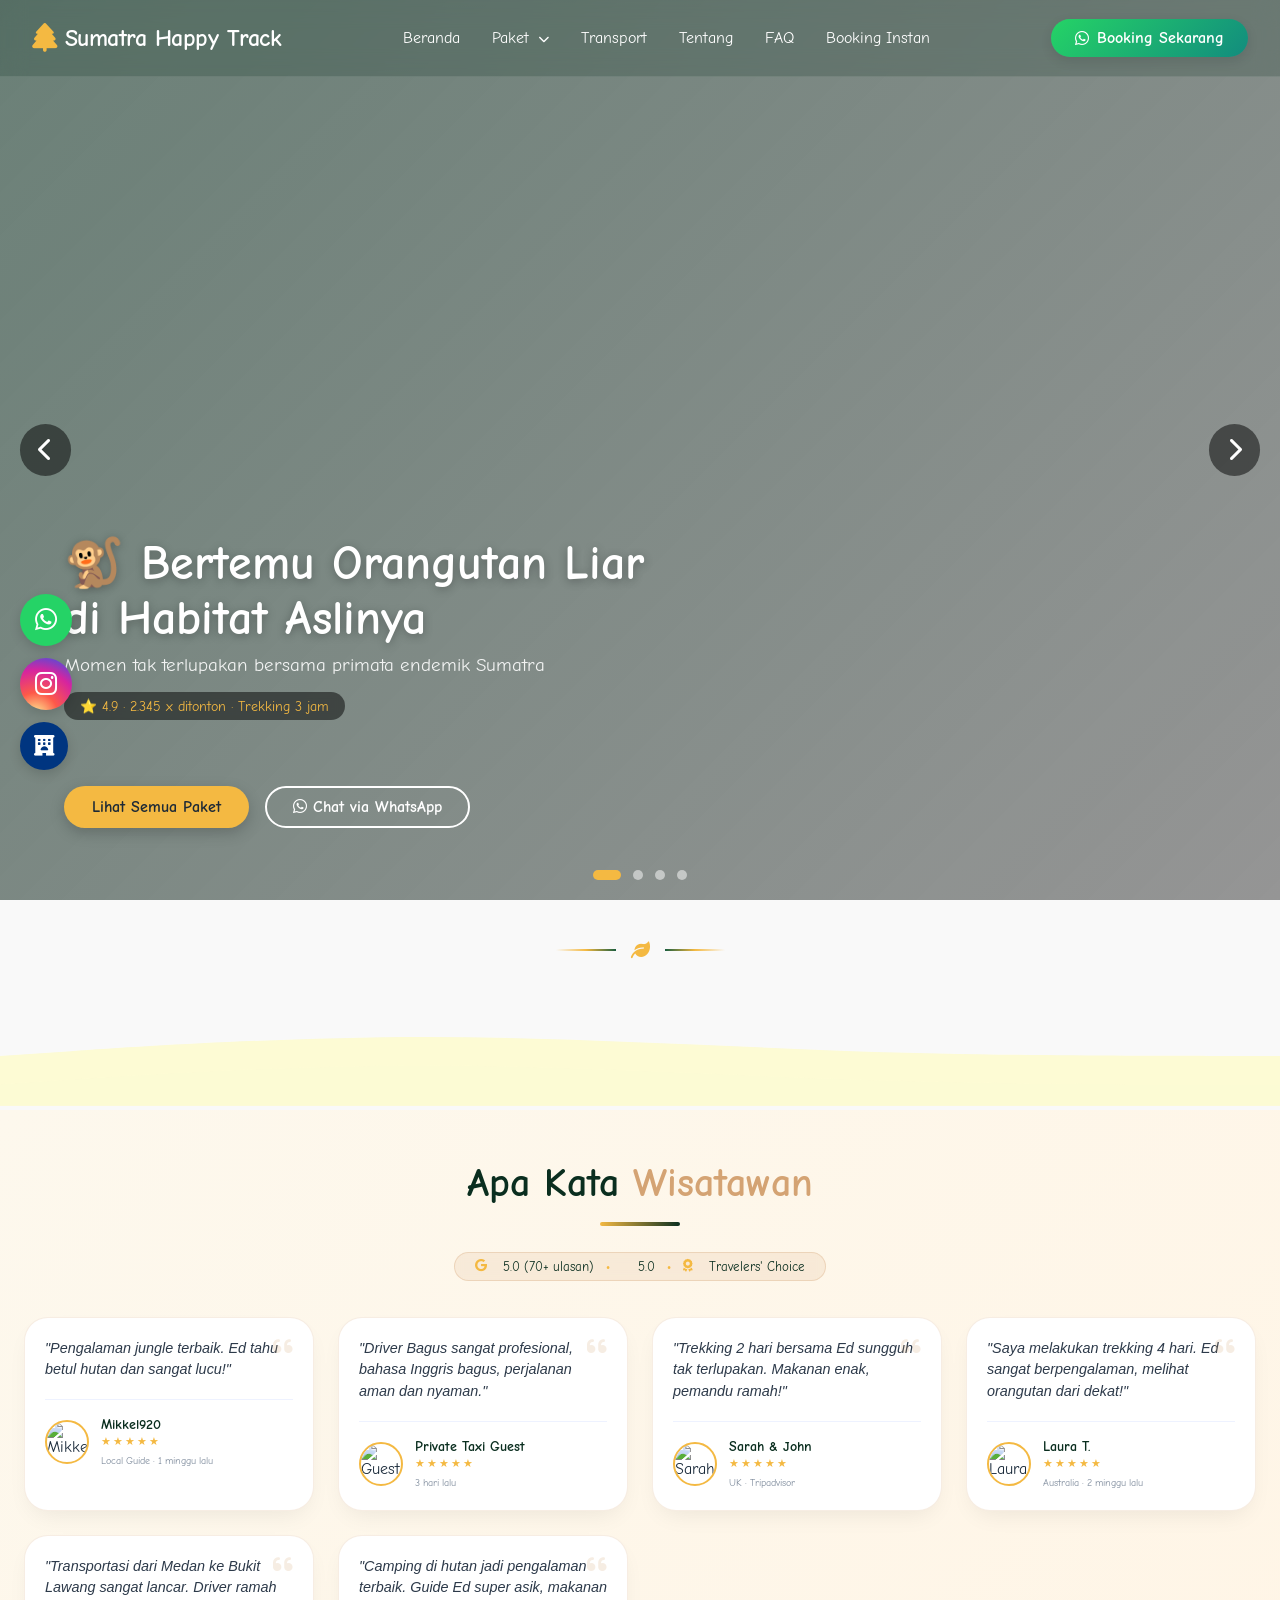
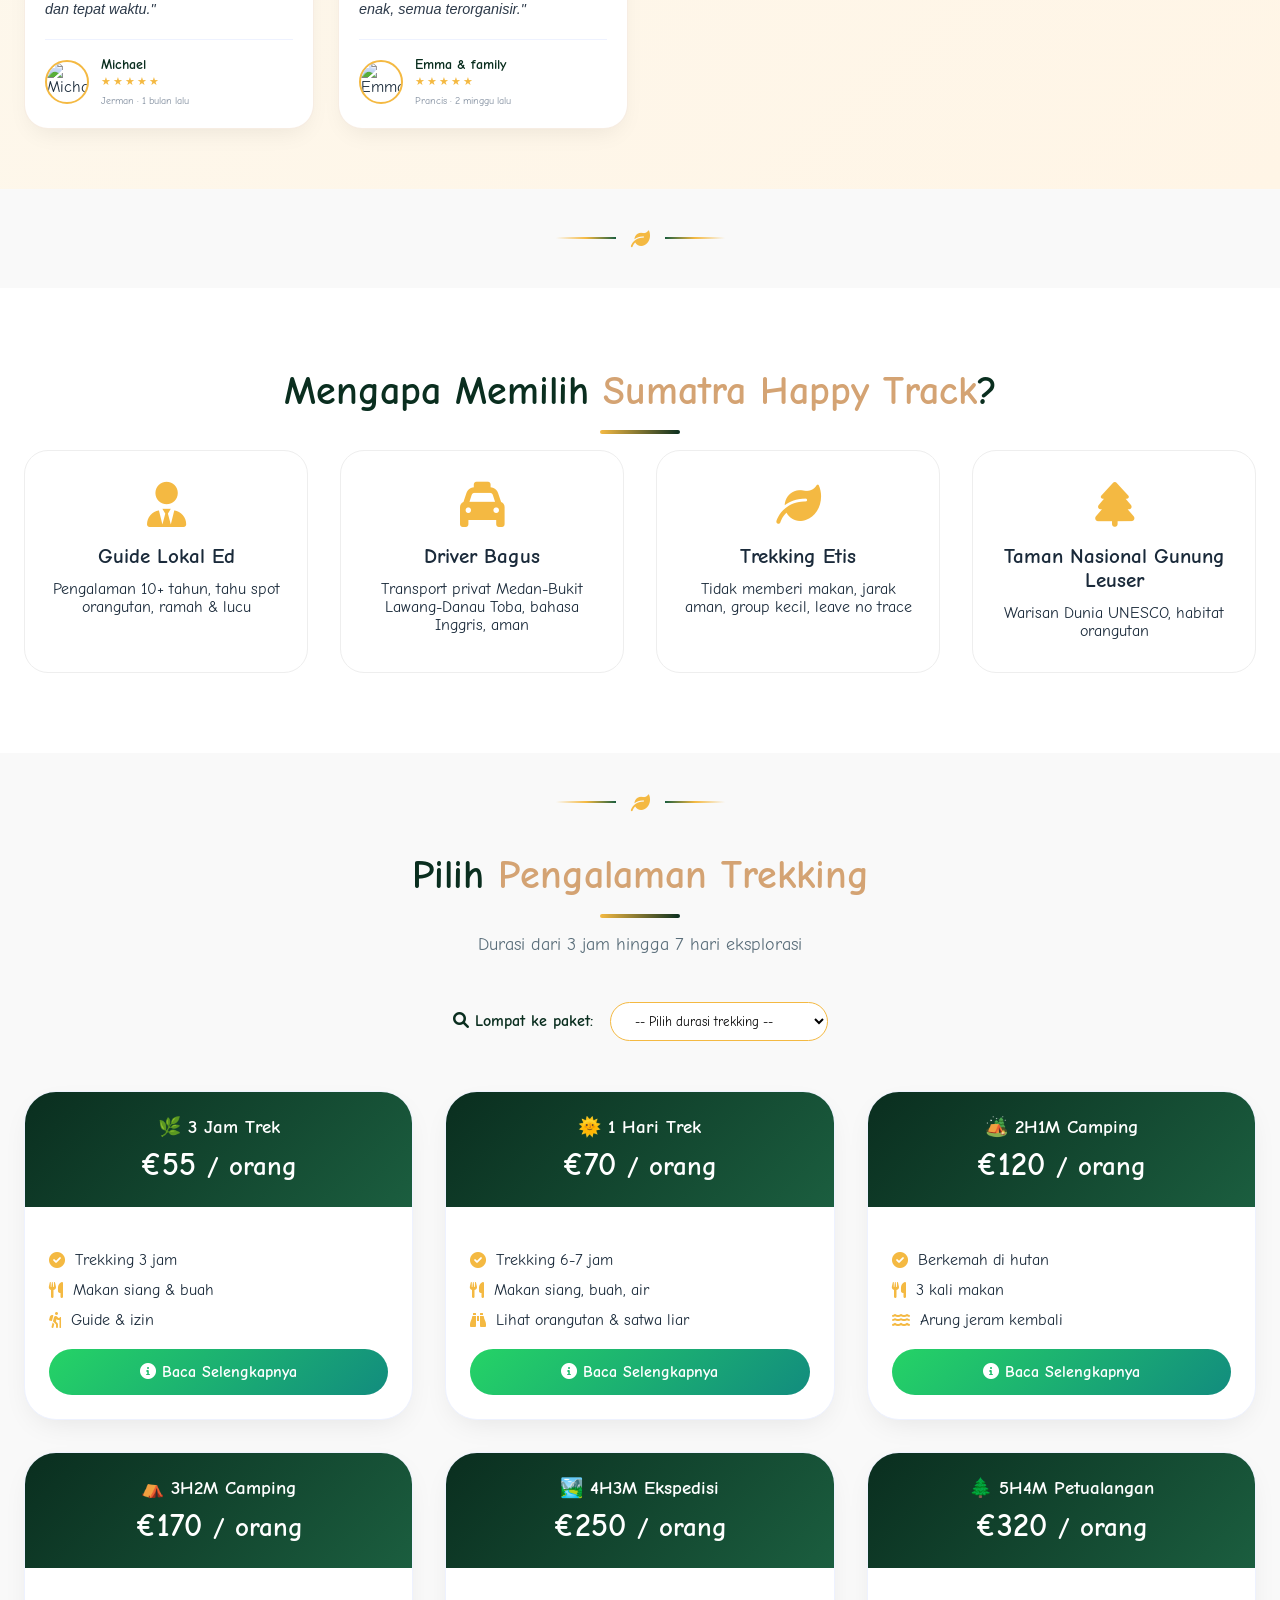
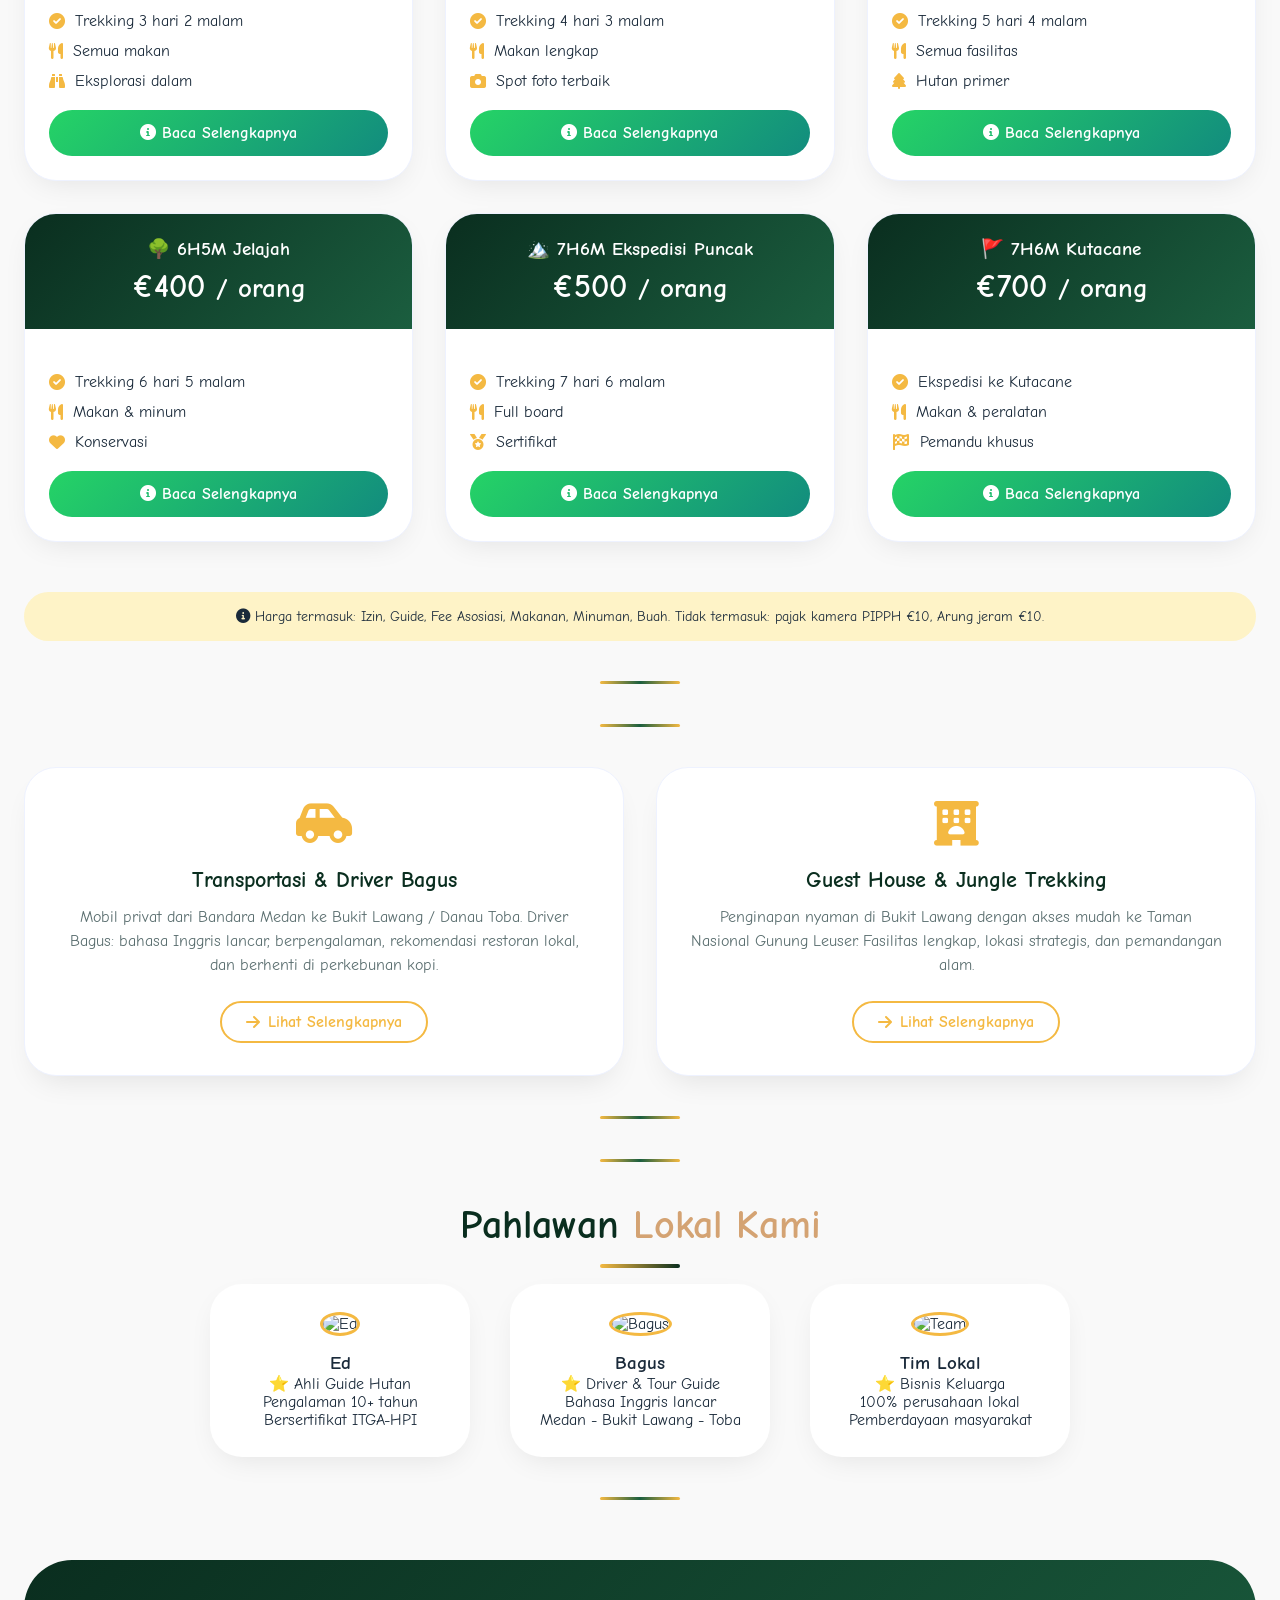
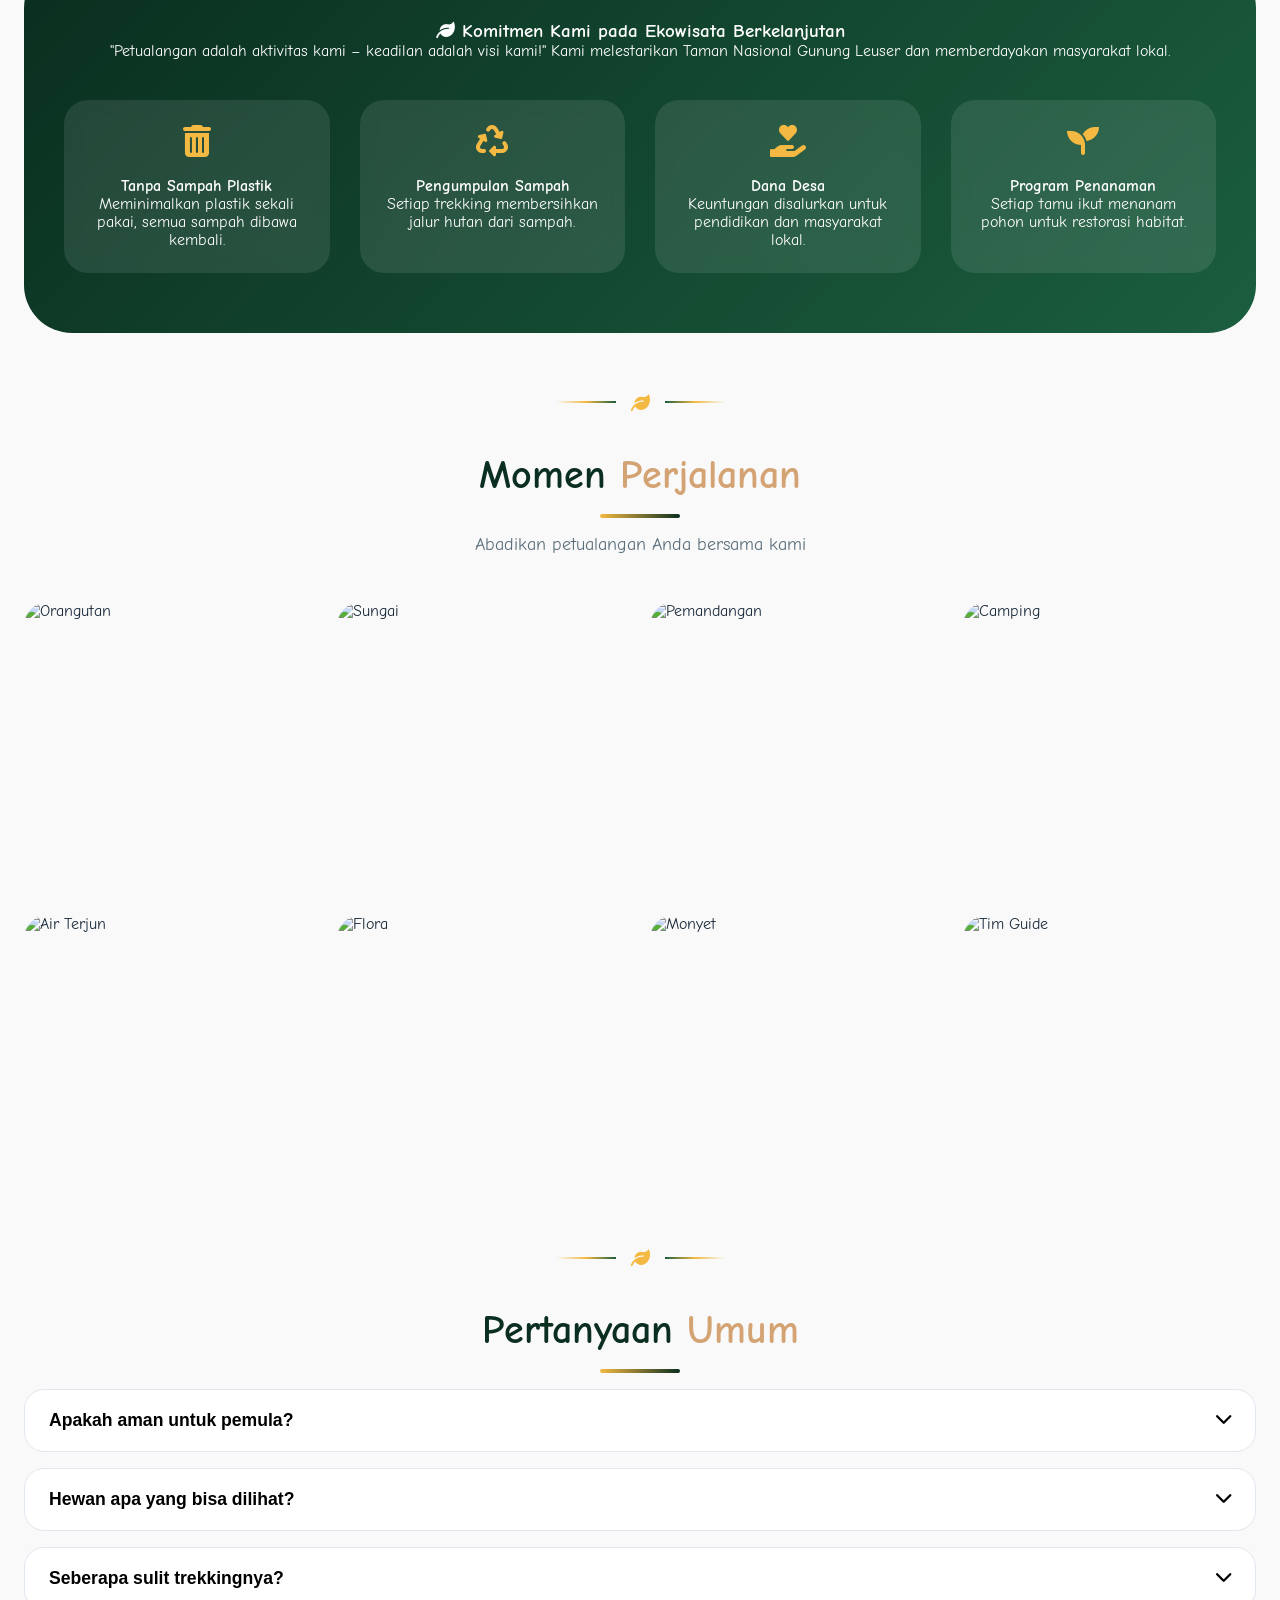
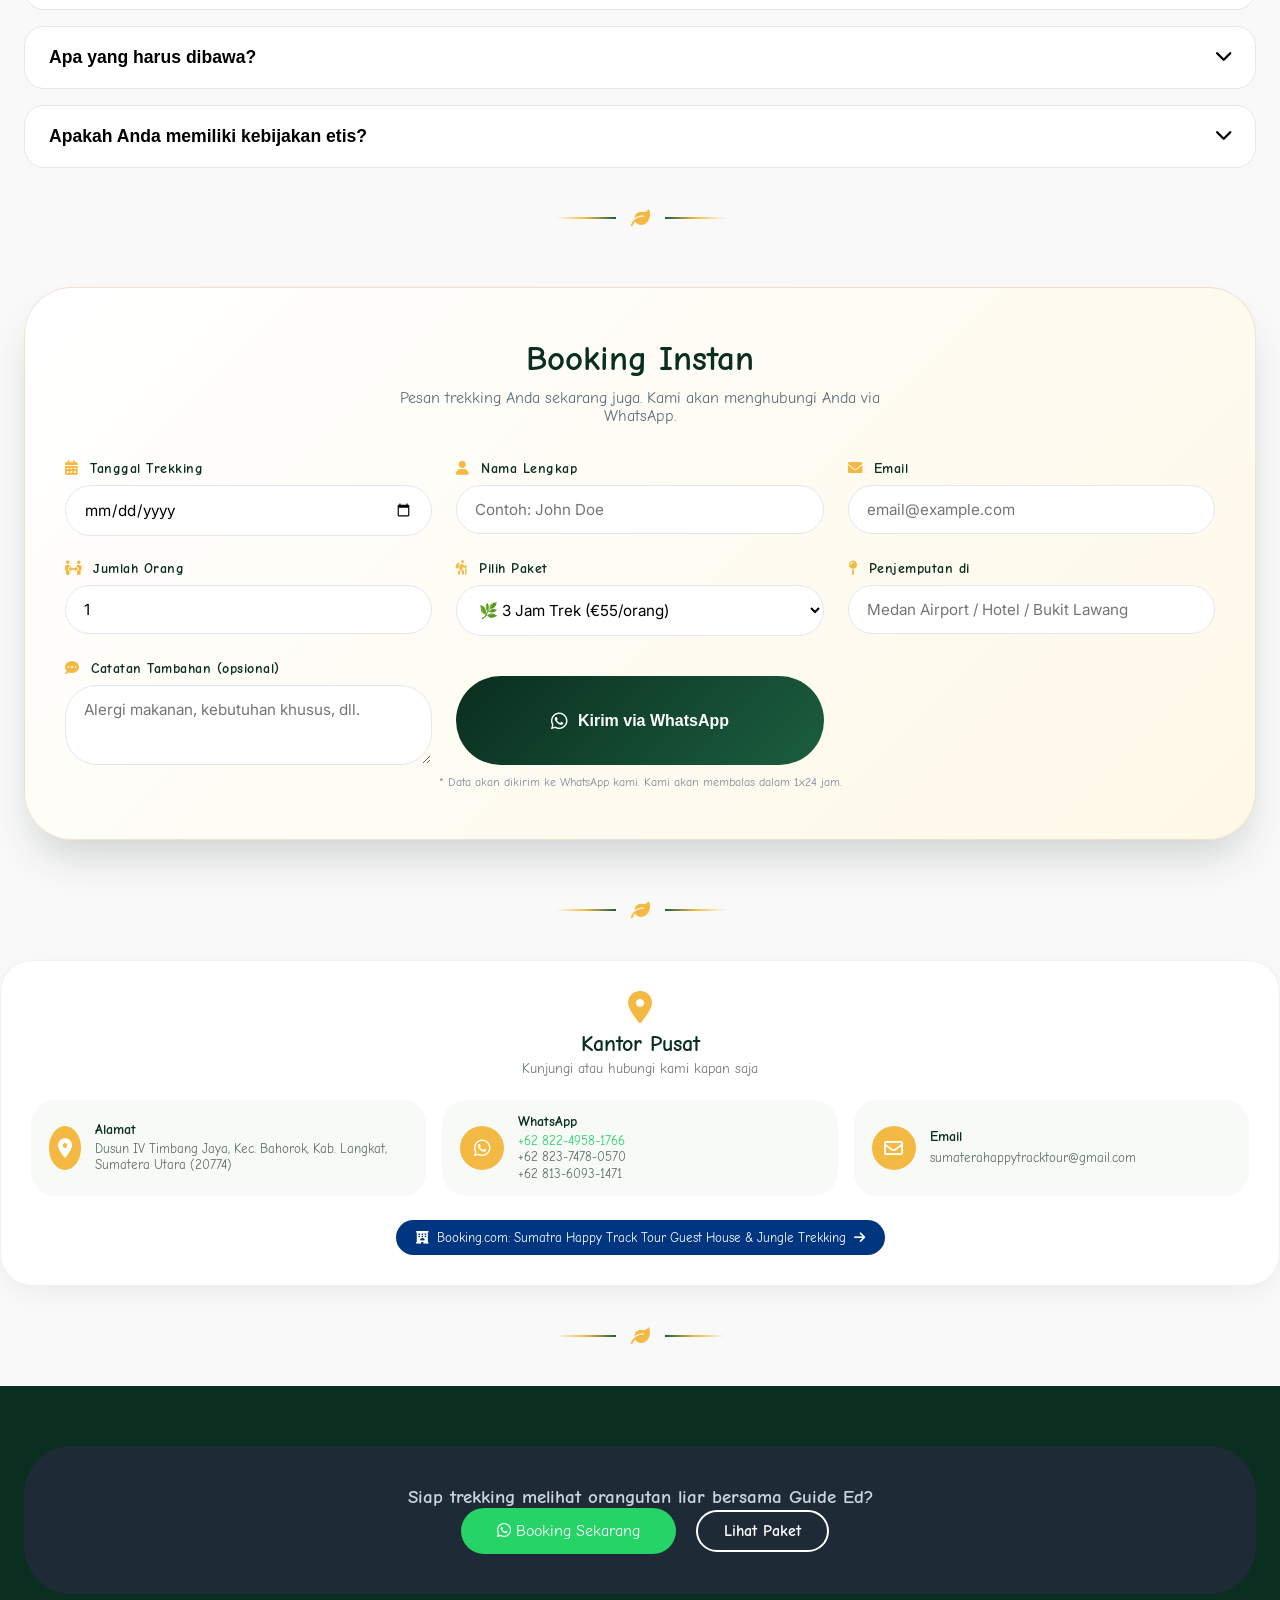
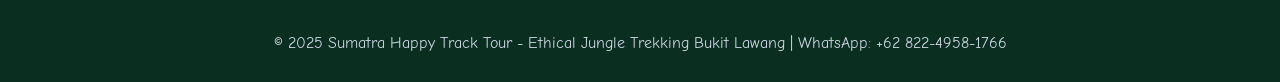
==== commit 504eaeb0: "Update index.html" ====
--- a/index.html
+++ b/index.html
@@ -8,6 +8,7 @@
     <script src="seo.js" defer></script>
     <link rel="stylesheet" href="https://cdnjs.cloudflare.com/ajax/libs/font-awesome/6.0.0-beta3/css/all.min.css">
     <link href="https://fonts.googleapis.com/css2?family=Inter:opsz,wght@14..32,300;400;500;600;700;800&display=swap" rel="stylesheet">
+    <link href="https://fonts.googleapis.com/css2?family=Comic+Neue:wght@300;400;700;800&display=swap" rel="stylesheet">
     <link rel="stylesheet" href="style.css">
 </head>
 <body>
@@ -646,18 +647,6 @@
     <footer><div class="container"><div class="footer-cta"><h3>Siap trekking melihat orangutan liar bersama Guide Ed?</h3><a href="https://wa.me/6282249581766" class="btn-wa-footer" target="_blank"><i class="fab fa-whatsapp"></i> Booking Sekarang</a><a href="#paket" class="btn-outline-light" style="background:transparent; border-color:white; color:white; margin-left:10px;">Lihat Paket</a></div><p style="text-align: center;">&copy; 2025 Sumatra Happy Track Tour - Ethical Jungle Trekking Bukit Lawang | WhatsApp: +62 822-4958-1766</p></div></footer>
 </div>
 
-<!-- Asisten Monyet Bergantungan -->
-<div class="monkey-assistant" id="monkeyAssistant">
-    <div class="monkey-hanger">
-        <div class="monkey-rope"></div>
-        <div class="monkey-body">
-            <img src="monyet.png" alt="Monyet Asisten" class="monkey-img">
-            <div class="monkey-tooltip" id="monkeyTooltip">Halo! Saya Utan, asisten ramah Anda 🍃</div>
-            <div class="monkey-bubble" id="monkeyBubble"></div>
-        </div>
-    </div>
-</div>
-
 <!-- Floating Social Buttons (di atas asisten monyet) -->
 <div class="floating-social">
     <a href="https://wa.me/6282249581766" class="social-btn whatsapp" target="_blank" rel="noopener">
@@ -676,4 +665,4 @@
 
 <script src="script.js"></script>
 </body>
-</html>+</html>
--- a/style.css
+++ b/style.css
@@ -6,7 +6,7 @@
     box-sizing: border-box;
 }
 body {
-    font-family: 'Comic Sans MS', 'Comic Sans', cursive;
+    font-family: 'Comic Neue', cursive, sans-serif;
     background: #F9F9F9;
     color: #1a2a3a;
     scroll-behavior: smooth;
@@ -1218,151 +1218,6 @@
     transform: translateY(-5px);
 }
 
-/* ========== ASISTEN MONYET BERGANTUNGAN DARI ATAS ========== */
-.monkey-assistant {
-    position: fixed;
-    top: 20px;
-    right: 20px;
-    z-index: 9999;
-    cursor: pointer;
-    filter: drop-shadow(0 5px 15px rgba(0,0,0,0.2));
-}
-
-/* Tali penggantung */
-.monkey-hanger {
-    display: flex;
-    flex-direction: column;
-    align-items: center;
-}
-.monkey-rope {
-    width: 2px;
-    height: 40px;
-    background: #8B5A2B;
-    margin-bottom: 2px;
-    animation: ropeSway 2s ease-in-out infinite;
-    transform-origin: top center;
-}
-@keyframes ropeSway {
-    0%, 100% { transform: rotate(0deg); }
-    25% { transform: rotate(3deg); }
-    75% { transform: rotate(-3deg); }
-}
-
-/* Badan monyet bergantungan */
-.monkey-body {
-    position: relative;
-    animation: monkeySwing 2.5s ease-in-out infinite;
-    transform-origin: top center;
-}
-@keyframes monkeySwing {
-    0%, 100% { transform: rotate(0deg); }
-    30% { transform: rotate(5deg); }
-    70% { transform: rotate(-5deg); }
-}
-
-.monkey-img {
-    width: 70px;
-    height: auto;
-    border-radius: 50%;
-    background: rgba(212, 163, 115, 0.2);
-    padding: 5px;
-    border: 2px solid var(--forest-gold);
-    transition: transform 0.2s, box-shadow 0.2s;
-    box-shadow: 0 5px 15px rgba(0,0,0,0.2);
-}
-.monkey-img:hover {
-    transform: scale(1.05);
-    box-shadow: 0 8px 20px rgba(0,0,0,0.3);
-}
-
-/* Tooltip (muncul saat hover) */
-.monkey-tooltip {
-    position: absolute;
-    top: -45px;
-    right: 0;
-    background: var(--forest-dark);
-    color: var(--forest-gold);
-    padding: 8px 16px;
-    border-radius: 30px;
-    font-size: 0.8rem;
-    font-weight: 600;
-    white-space: nowrap;
-    box-shadow: 0 5px 15px rgba(0,0,0,0.2);
-    border: 1px solid var(--forest-gold);
-    pointer-events: none;
-    opacity: 0;
-    transform: translateY(10px);
-    transition: opacity 0.3s, transform 0.3s;
-    font-family: 'Inter', sans-serif;
-}
-.monkey-body:hover .monkey-tooltip {
-    opacity: 1;
-    transform: translateY(0);
-}
-
-/* Bubble chat (muncul saat diklik) */
-.monkey-bubble {
-    position: absolute;
-    top: -80px;
-    right: 20px;
-    background: white;
-    color: #0B2F1F;
-    padding: 10px 16px;
-    border-radius: 24px;
-    font-size: 0.8rem;
-    font-weight: 500;
-    max-width: 200px;
-    box-shadow: 0 10px 20px rgba(0,0,0,0.15);
-    border-left: 4px solid #D4A373;
-    pointer-events: none;
-    opacity: 0;
-    transform: translateY(15px);
-    transition: opacity 0.3s, transform 0.3s;
-    z-index: 10001;
-    font-family: 'Inter', sans-serif;
-}
-.monkey-bubble.show {
-    opacity: 1;
-    transform: translateY(0);
-}
-.monkey-bubble::after {
-    content: '';
-    position: absolute;
-    bottom: -8px;
-    right: 20px;
-    border-width: 8px 8px 0 0;
-    border-style: solid;
-    border-color: white transparent transparent transparent;
-}
-
-/* Responsif untuk mobile */
-@media (max-width: 768px) {
-    .monkey-assistant {
-        top: 10px;
-        right: 10px;
-    }
-    .monkey-rope {
-        height: 25px;
-    }
-    .monkey-img {
-        width: 55px;
-    }
-    .monkey-tooltip {
-        font-size: 0.7rem;
-        white-space: normal;
-        width: 140px;
-        text-align: center;
-        top: -55px;
-        right: -20px;
-    }
-    .monkey-bubble {
-        top: -70px;
-        right: -10px;
-        max-width: 170px;
-        font-size: 0.7rem;
-    }
-}   
-
 /* ========== SCROLL REVEAL ANIMATION ========== */
 .reveal {
     opacity: 0;
@@ -1655,4 +1510,4 @@
     .contact-header h3 {
         font-size: 1.2rem;
     }
-}+}
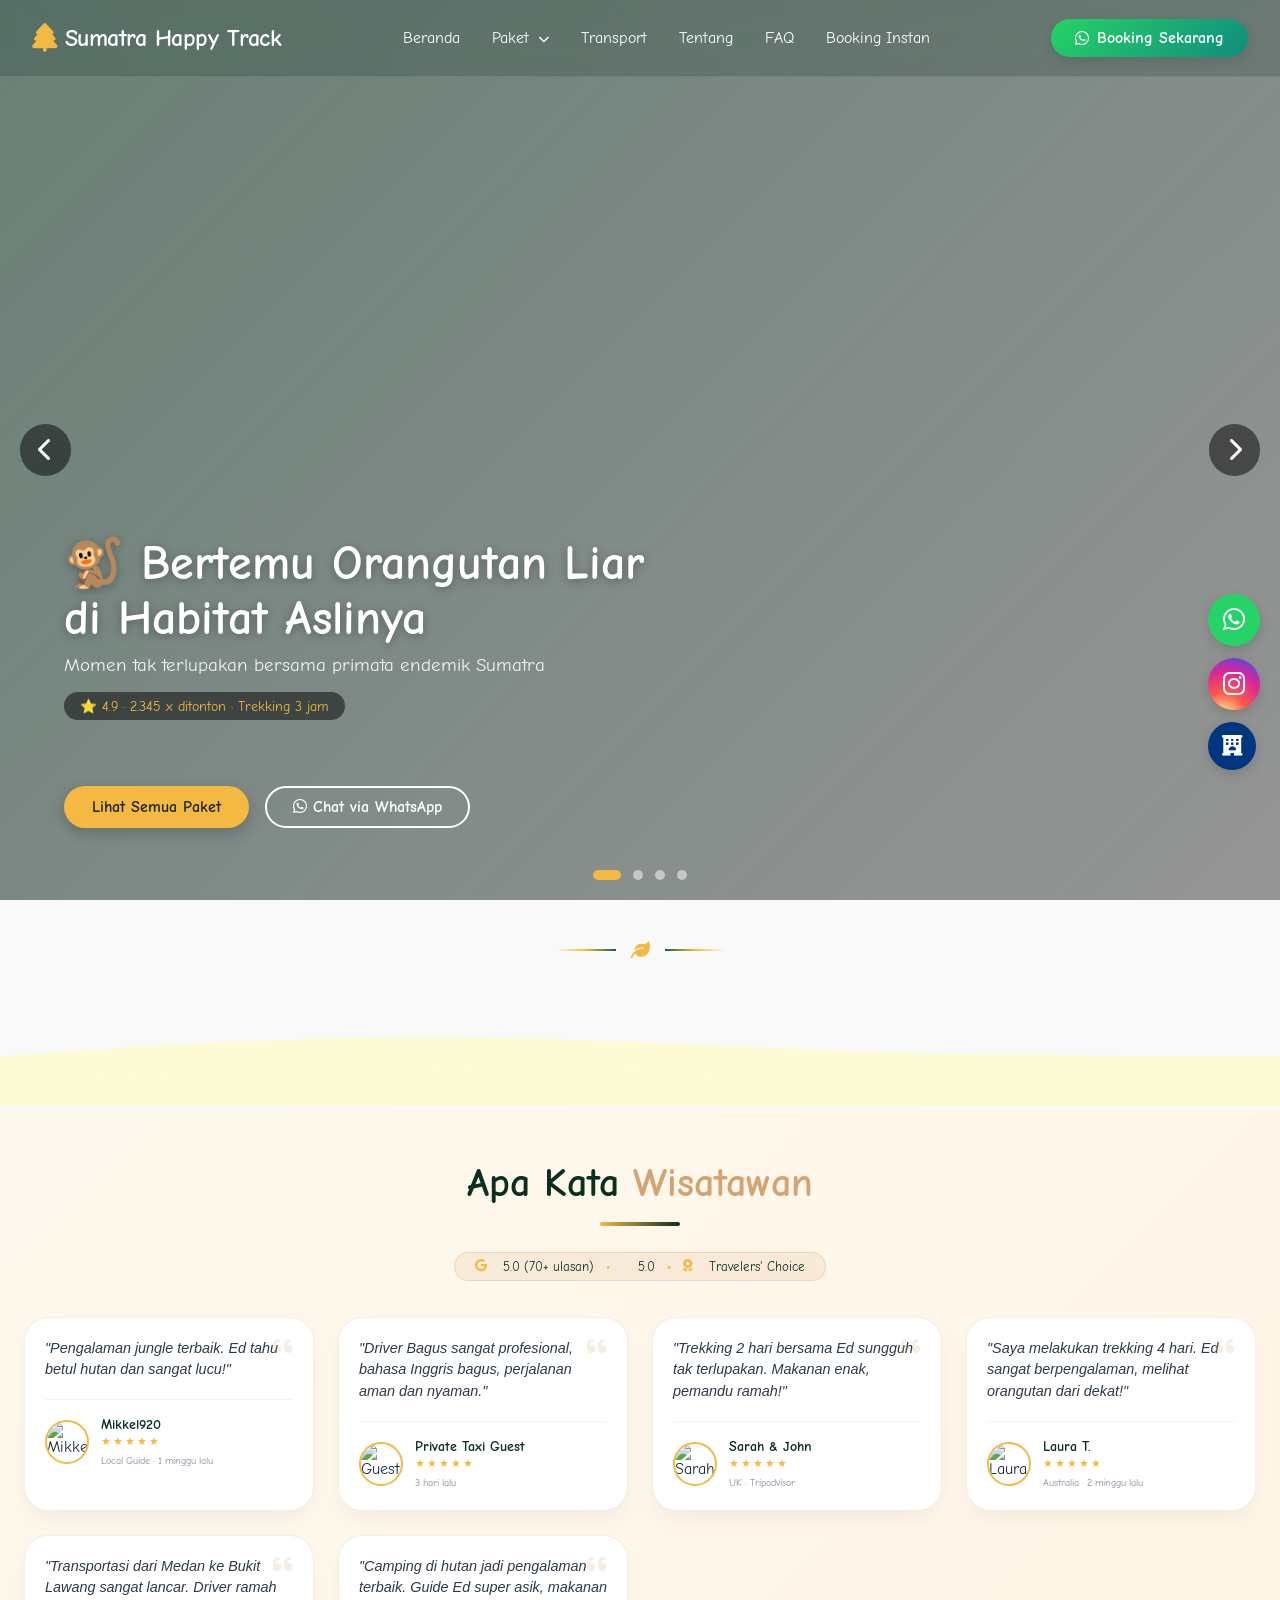
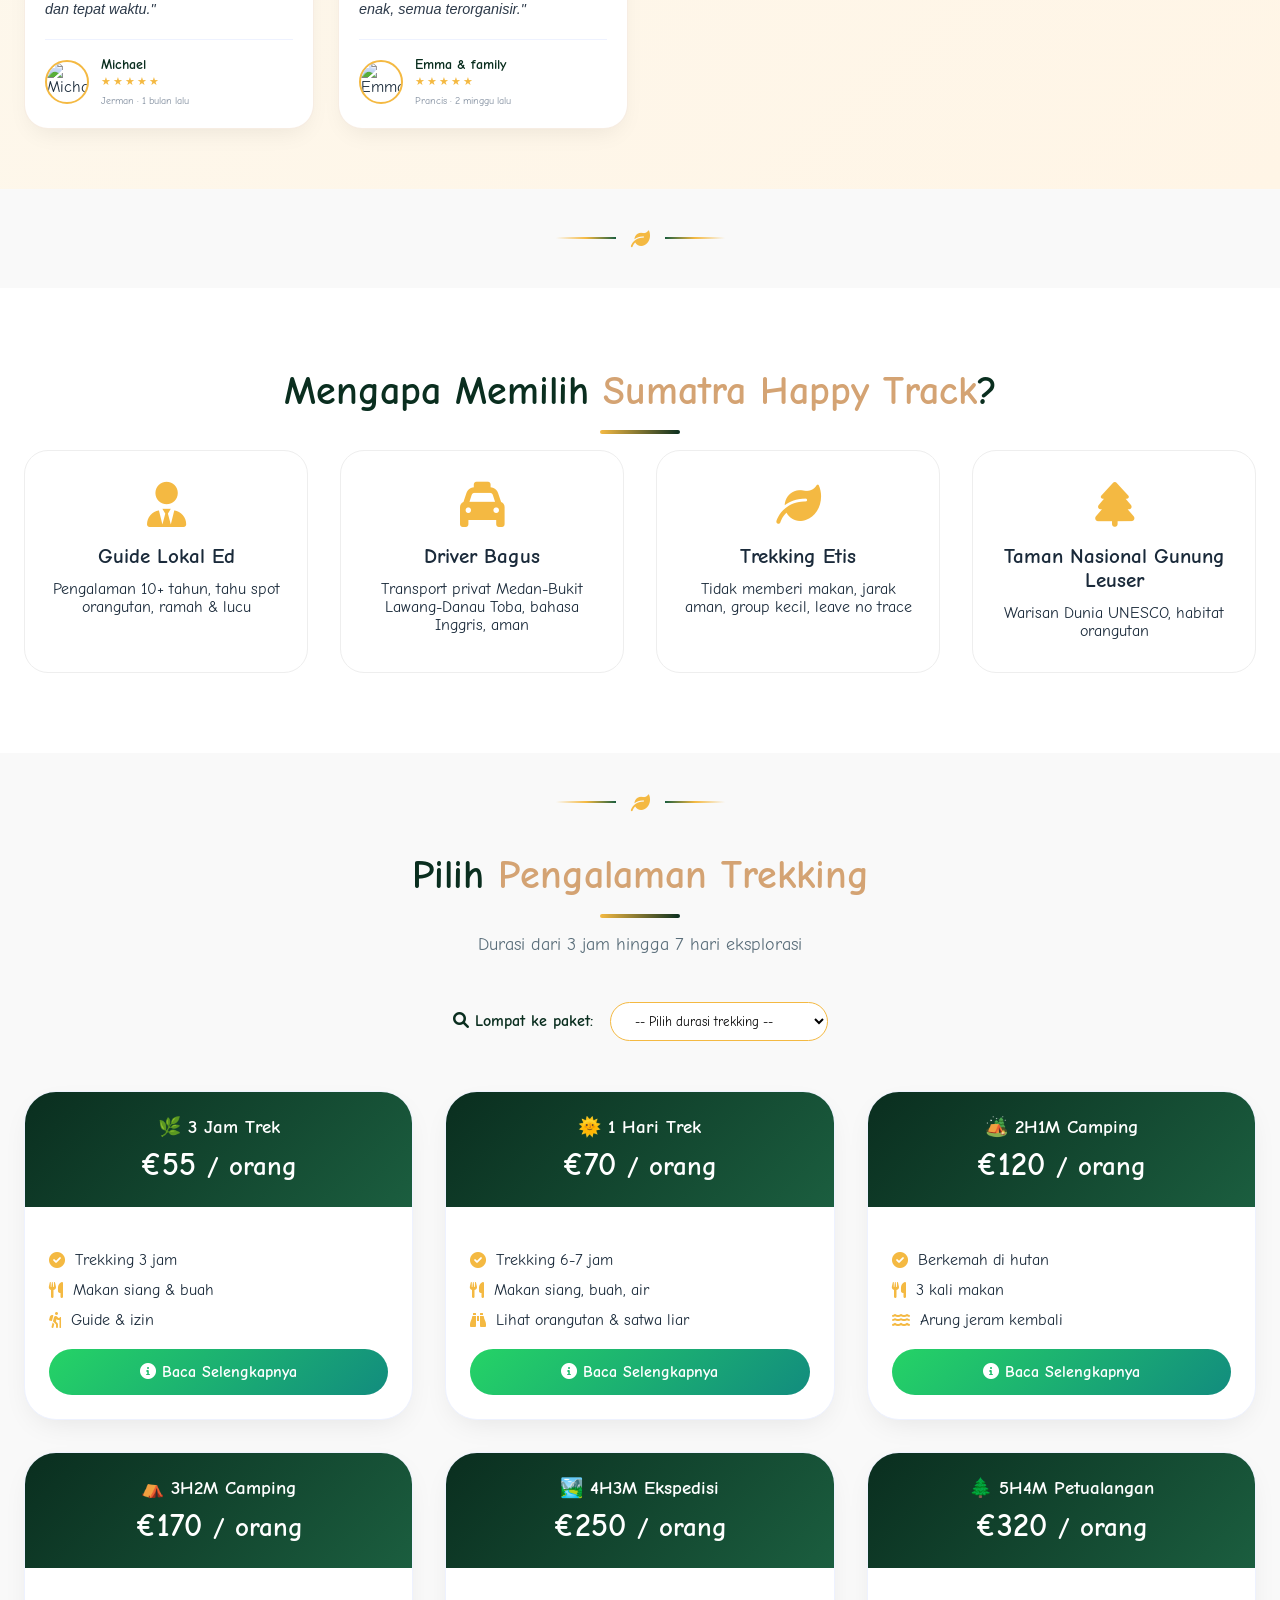
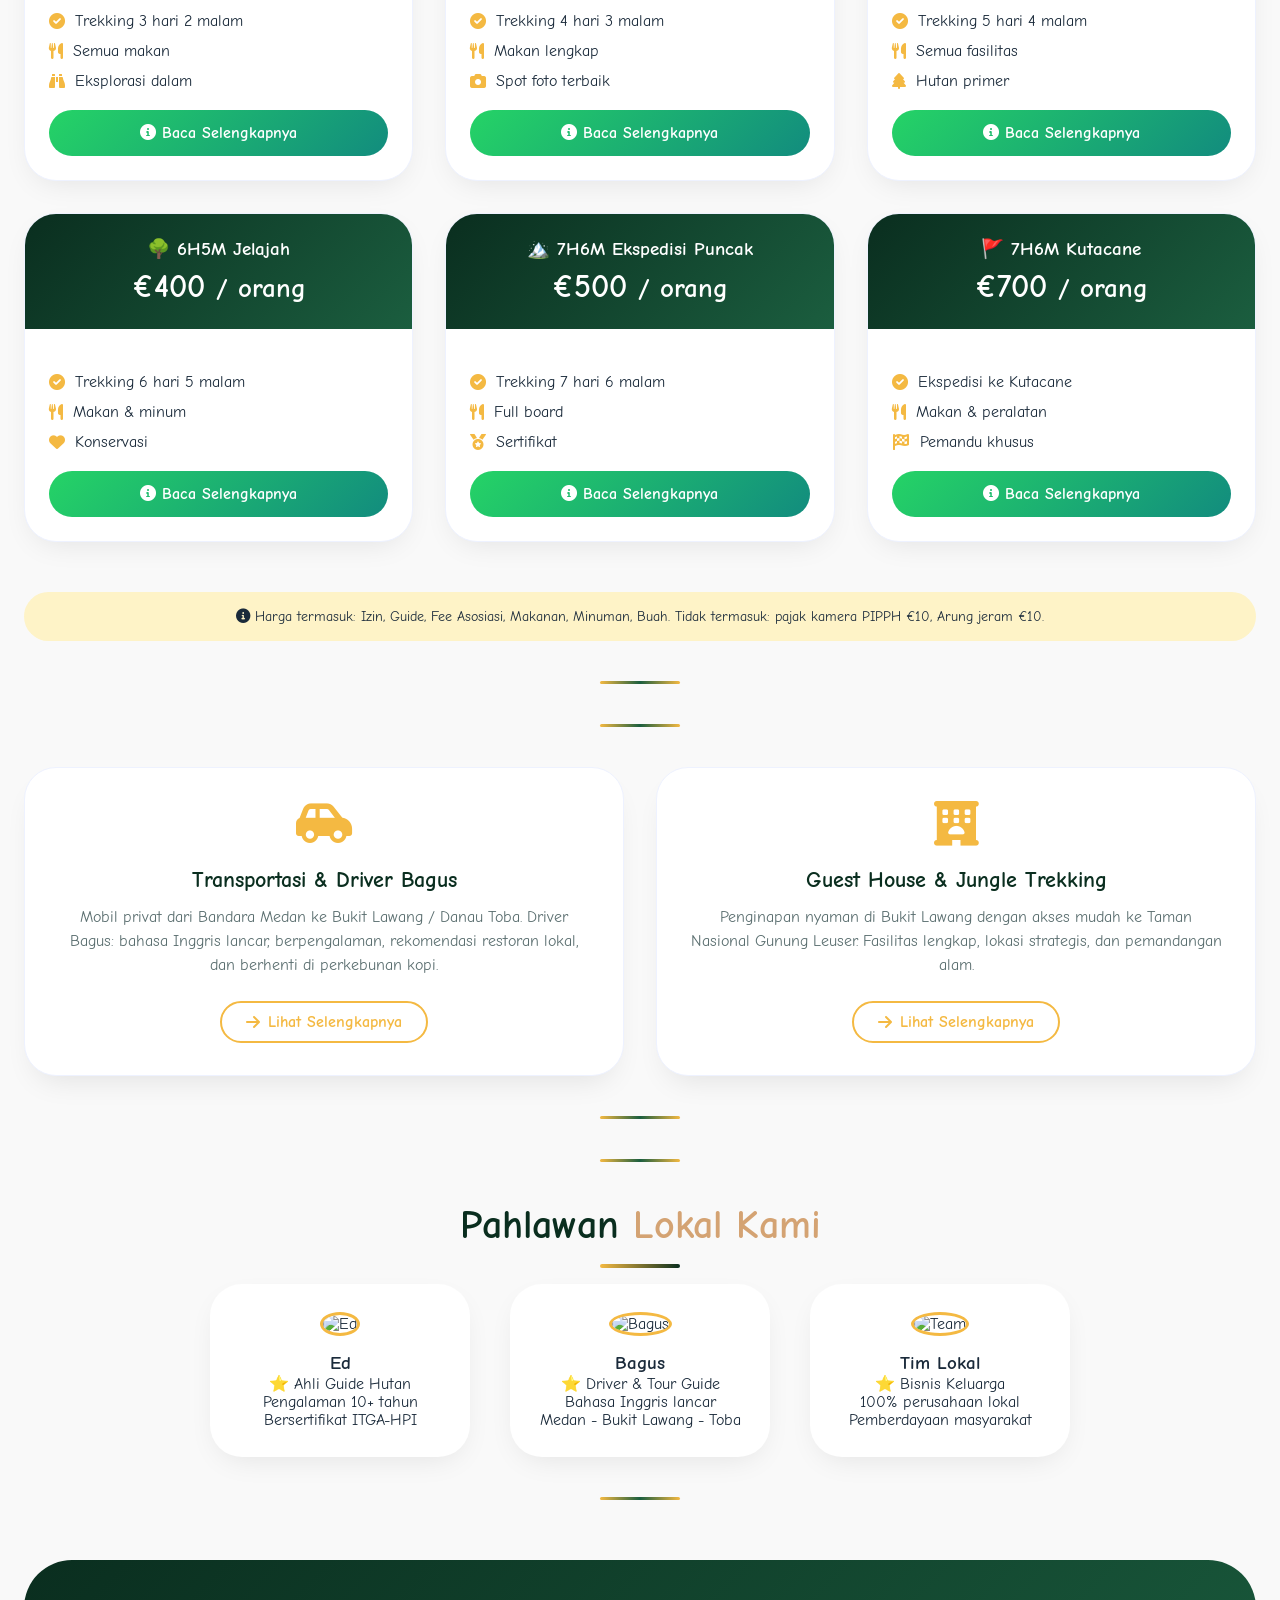
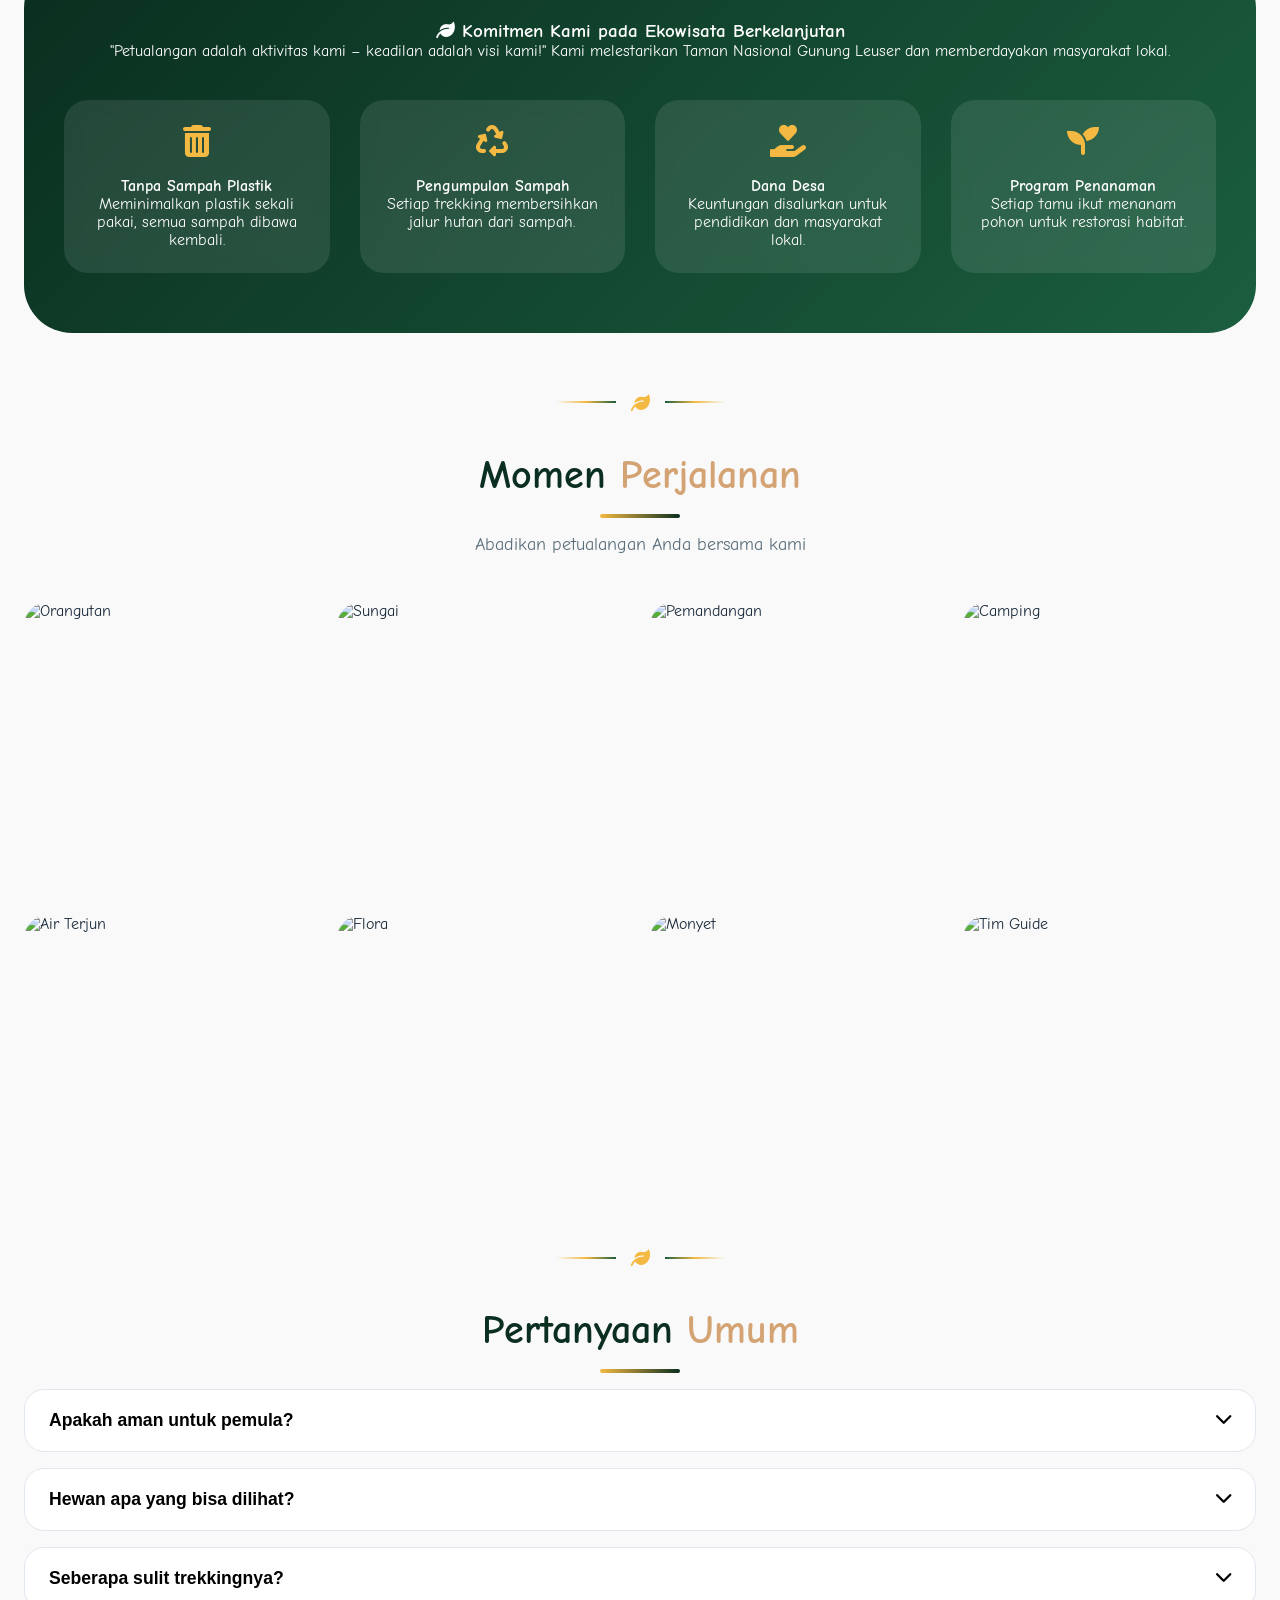
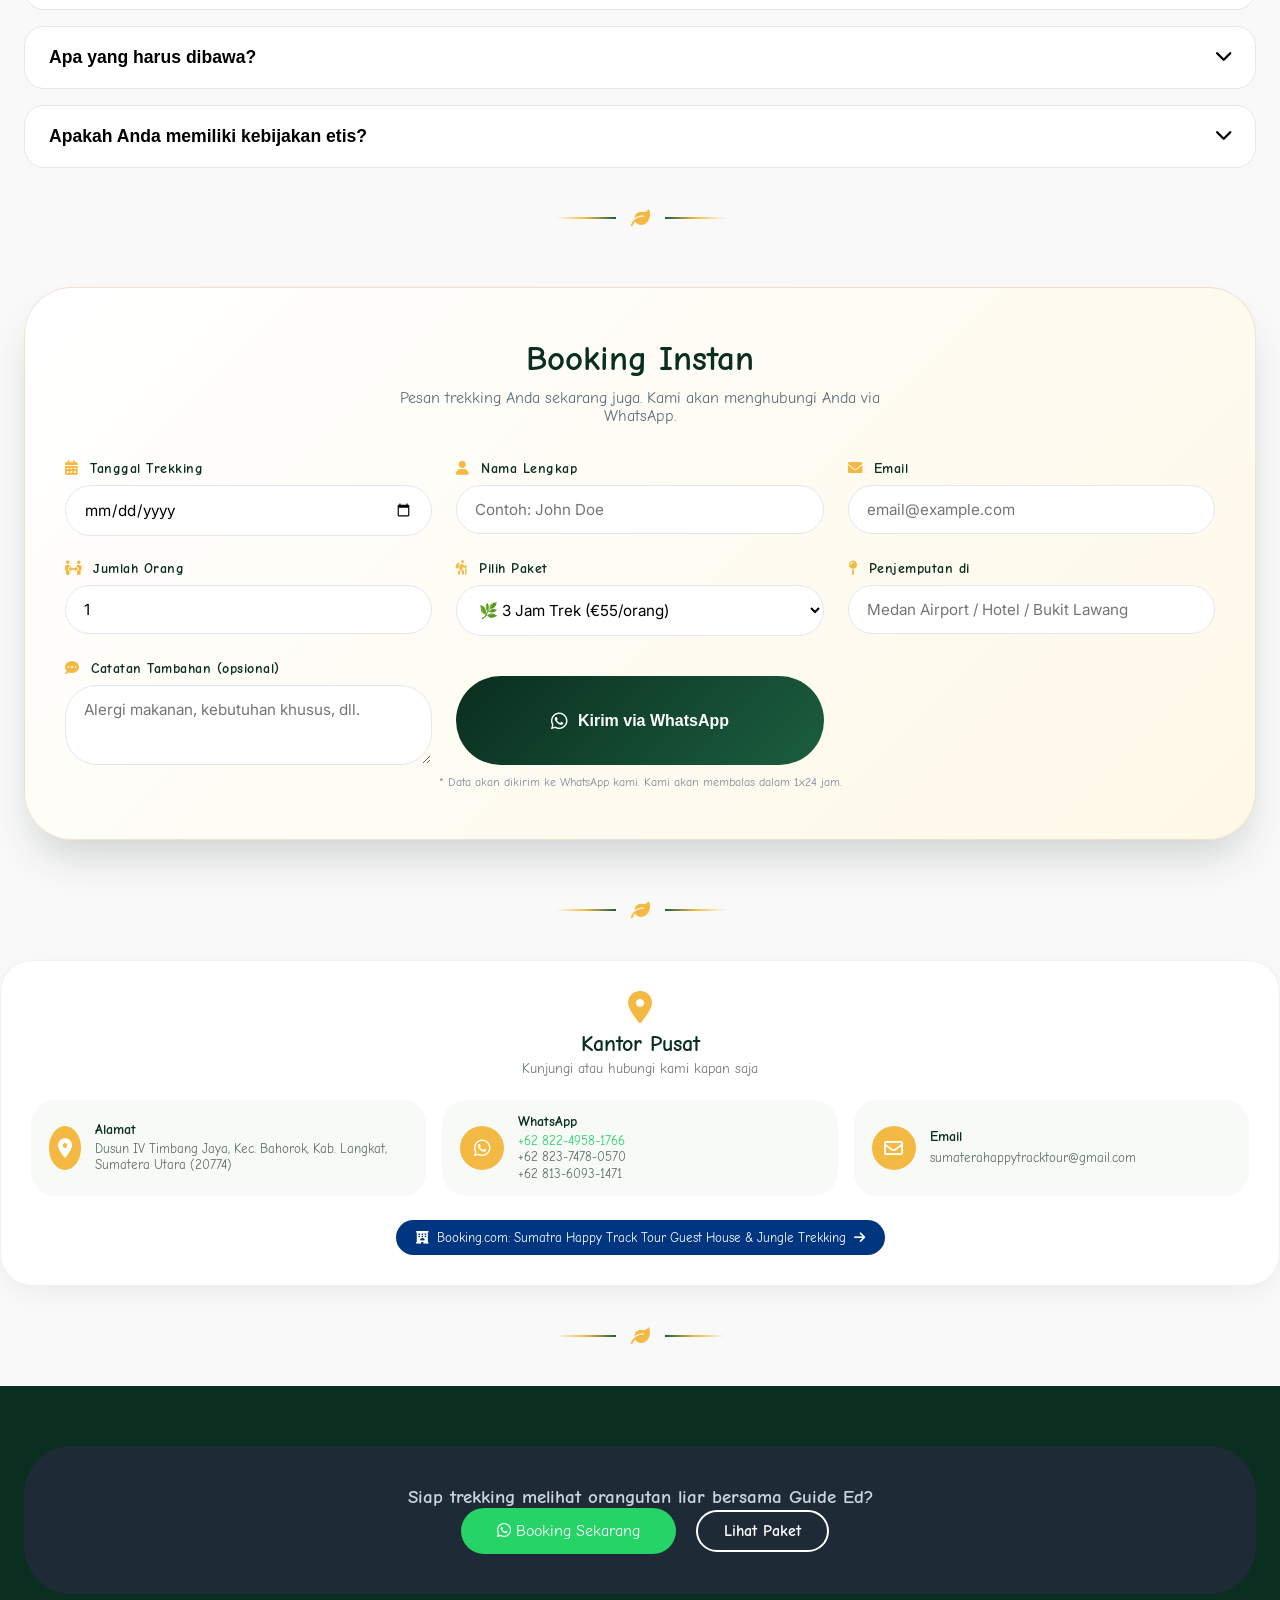
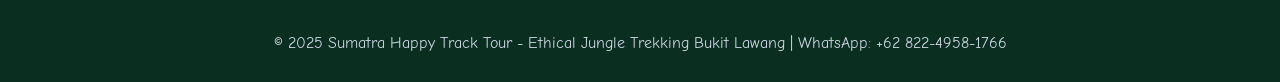
==== commit 652559ed: "Update index.html" ====
--- a/index.html
+++ b/index.html
@@ -107,12 +107,25 @@
             </div>
         </div>
     </div>
-    <!-- Tombol navigasi -->
     <button class="slide-prev" id="slidePrev"><i class="fas fa-chevron-left"></i></button>
     <button class="slide-next" id="slideNext"><i class="fas fa-chevron-right"></i></button>
-    <!-- Indikator dot -->
     <div class="slide-dots" id="slideDots"></div>
-    <!-- Tombol aksi tetap di atas slide -->
+    
+        <div class="trust-badges">
+            <div class="trust-item">
+                <i class="fab fa-google"></i>
+                <span><strong>⭐ 70+</strong> Reviews</span>
+            </div>
+            <div class="trust-item">
+                <i class="fas fa-calendar-alt"></i>
+                <span><strong>10+</strong> Years</span>
+            </div>
+            <div class="trust-item">
+                <i class="fas fa-smile-wink"></i>
+                <span><strong>500+</strong> Happy Guests</span>
+            </div>
+        </div>
+
     <div class="hero-overlay-buttons">
         <a href="#paket" class="btn-primary">Lihat Semua Paket</a>
         <a href="https://wa.me/6282249581766" class="btn-outline-light" target="_blank"><i class="fab fa-whatsapp"></i> Chat via WhatsApp</a>
--- a/style.css
+++ b/style.css
@@ -1164,7 +1164,8 @@
 .floating-social {
     position: fixed;
     bottom: 130px;
-    left: 20px;
+    left: auto;
+    right: 20px;
     display: flex;
     flex-direction: column;
     gap: 12px;
@@ -1185,7 +1186,8 @@
 }
 .social-btn .social-tooltip {
     position: absolute;
-    left: 65px;
+    left: auto;
+    right: 65px;
     background: #1e2a36;
     color: white;
     padding: 4px 12px;
@@ -1511,3 +1513,92 @@
         font-size: 1.2rem;
     }
 }
+
+/* ========== PERBAIKAN TAMPILAN MOBILE (HOME HP) ========== */
+@media (max-width: 768px) {
+    /* Hero section - slideshow */
+    .hero {
+        height: 70vh; /* Kurangi tinggi agar tidak terlalu besar */
+        min-height: 500px;
+    }
+
+    .slide-caption {
+        bottom: 25%;
+        left: 5%;
+        right: 5%;
+        width: 90%;
+        text-align: center;
+    }
+
+    .slide-title {
+        font-size: 1.6rem;
+        line-height: 1.3;
+        margin-bottom: 8px;
+    }
+
+    .slide-desc {
+        font-size: 0.9rem;
+        margin-bottom: 12px;
+    }
+
+    .slide-meta {
+        font-size: 0.7rem;
+        padding: 4px 12px;
+    }
+
+    /* Tombol aksi di hero */
+    .hero-overlay-buttons {
+        bottom: 12%;
+        left: 50%;
+        transform: translateX(-50%);
+        width: 90%;
+        flex-direction: column;
+        align-items: center;
+        gap: 12px;
+    }
+
+    .hero-overlay-buttons .btn-primary,
+    .hero-overlay-buttons .btn-outline-light {
+        width: 100%;
+        text-align: center;
+        justify-content: center;
+        padding: 12px 20px;
+        font-size: 0.9rem;
+    }
+
+    /* Tombol navigasi slide (prev/next) - perkecil dan posisikan aman */
+    .slide-prev, .slide-next {
+        padding: 8px 12px;
+        font-size: 1.2rem;
+        top: auto;
+        bottom: 20px;
+        transform: none;
+    }
+    .slide-prev {
+        left: 10px;
+        bottom: 20px;
+    }
+    .slide-next {
+        right: 10px;
+        bottom: 20px;
+    }
+
+    /* Indikator dot */
+    .slide-dots {
+        bottom: 15px;
+        gap: 8px;
+    }
+    .dot {
+        width: 8px;
+        height: 8px;
+    }
+    .dot.active {
+        width: 20px;
+    }
+
+    /* Perbaiki gambar background slide agar tidak terpotong aneh */
+    .slide {
+        background-size: cover;
+        background-position: center 30%;
+    }
+}
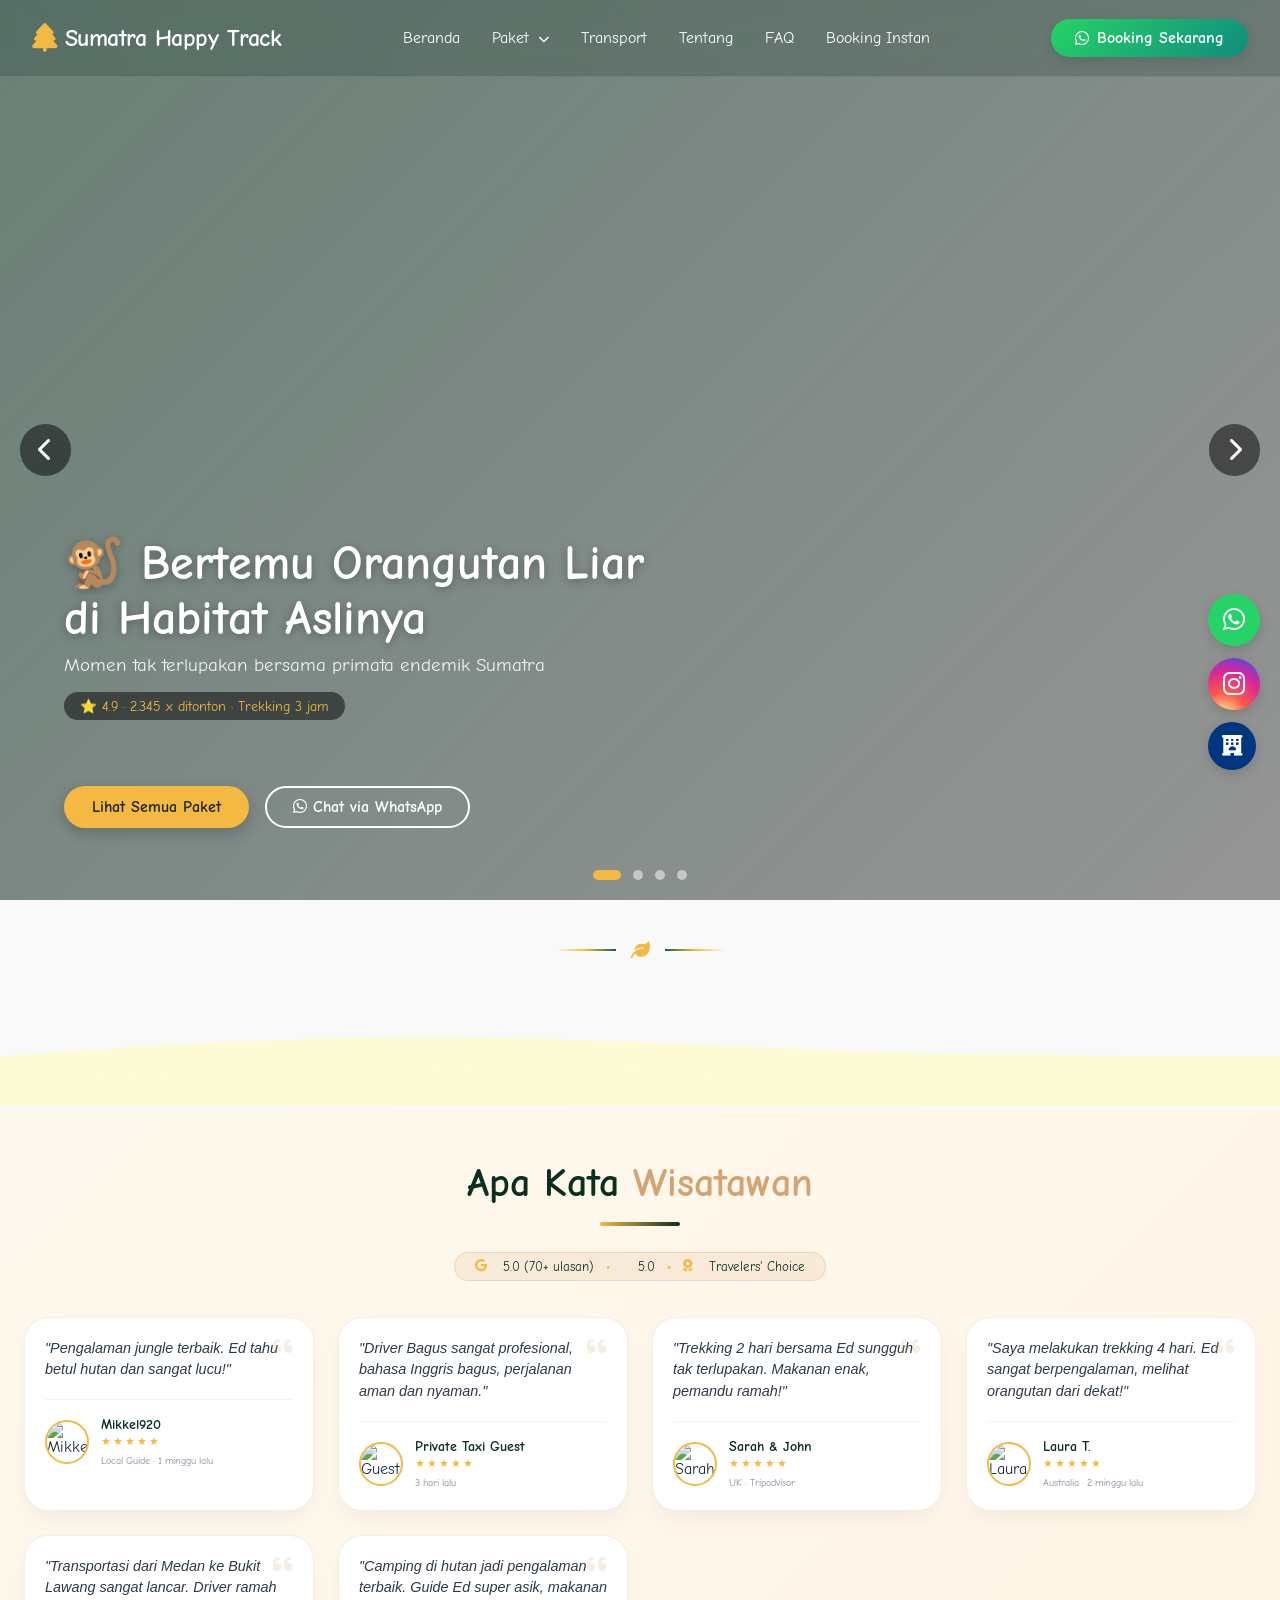
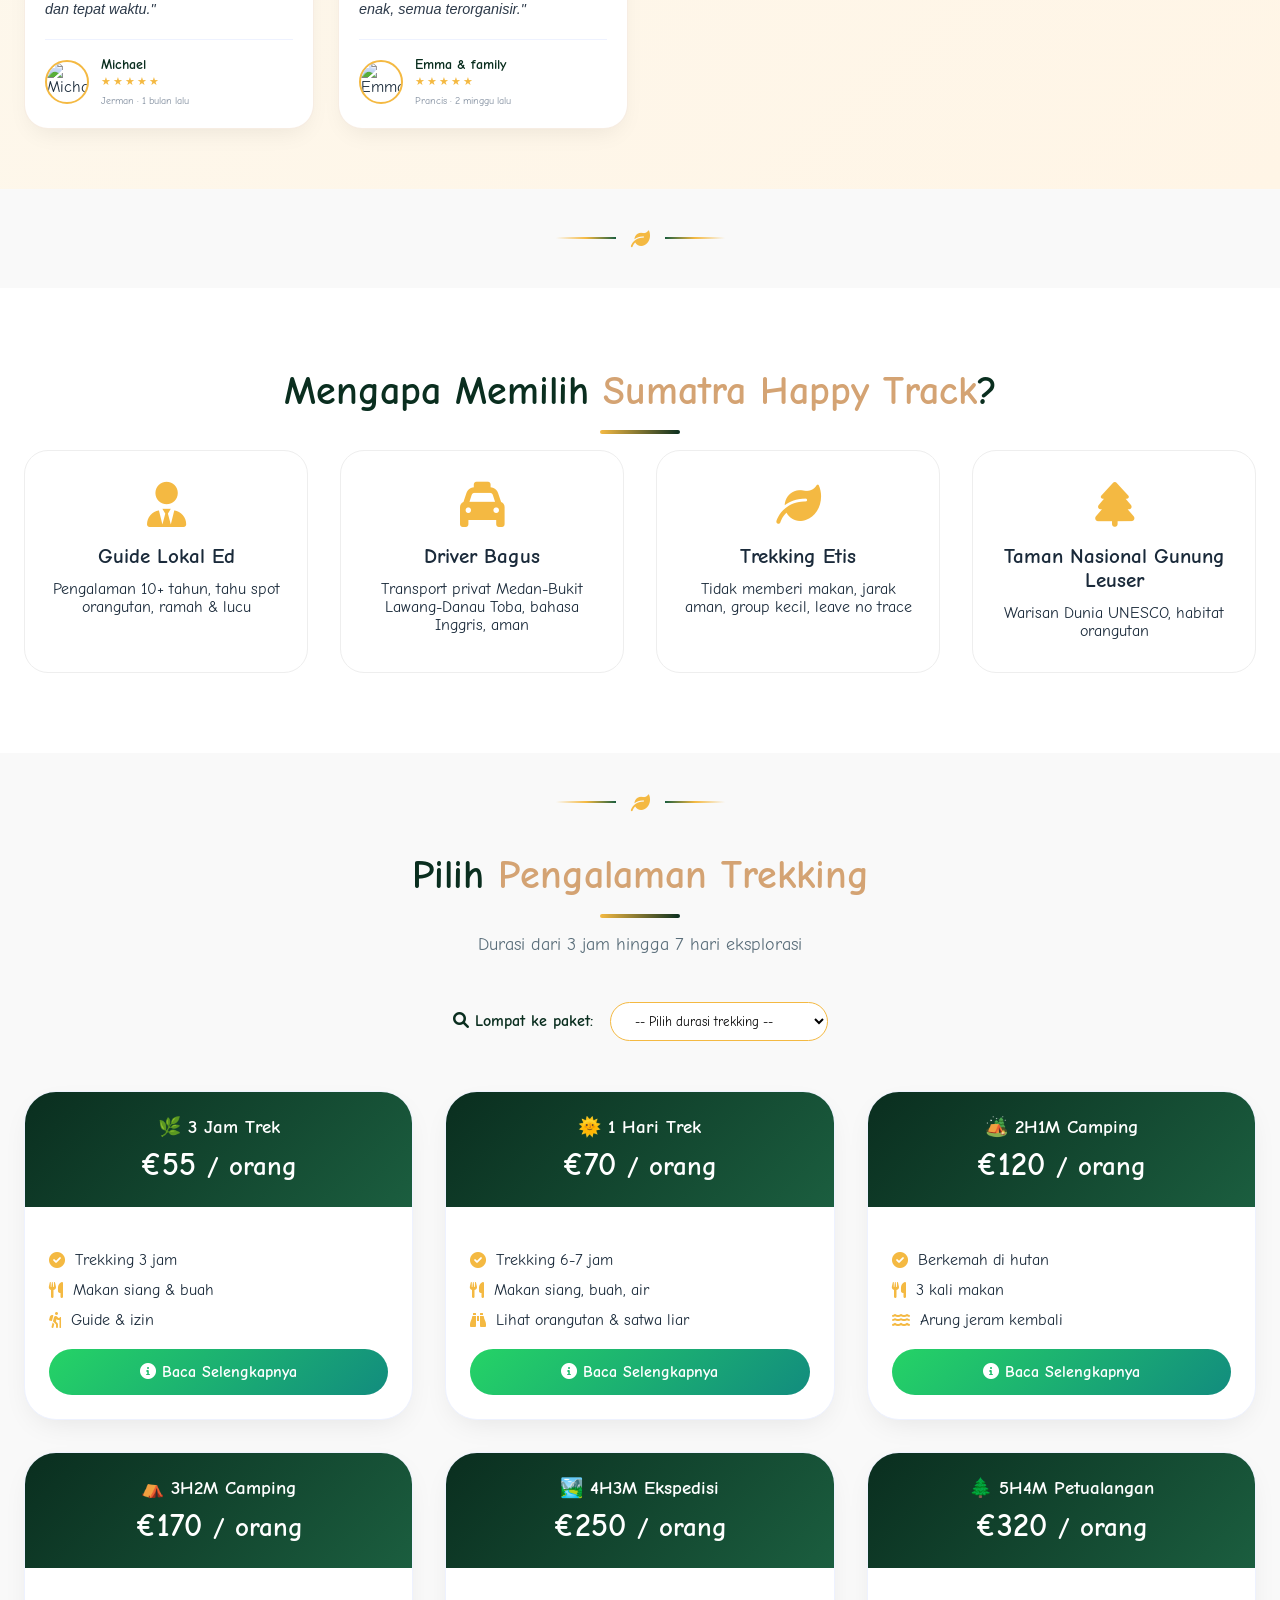
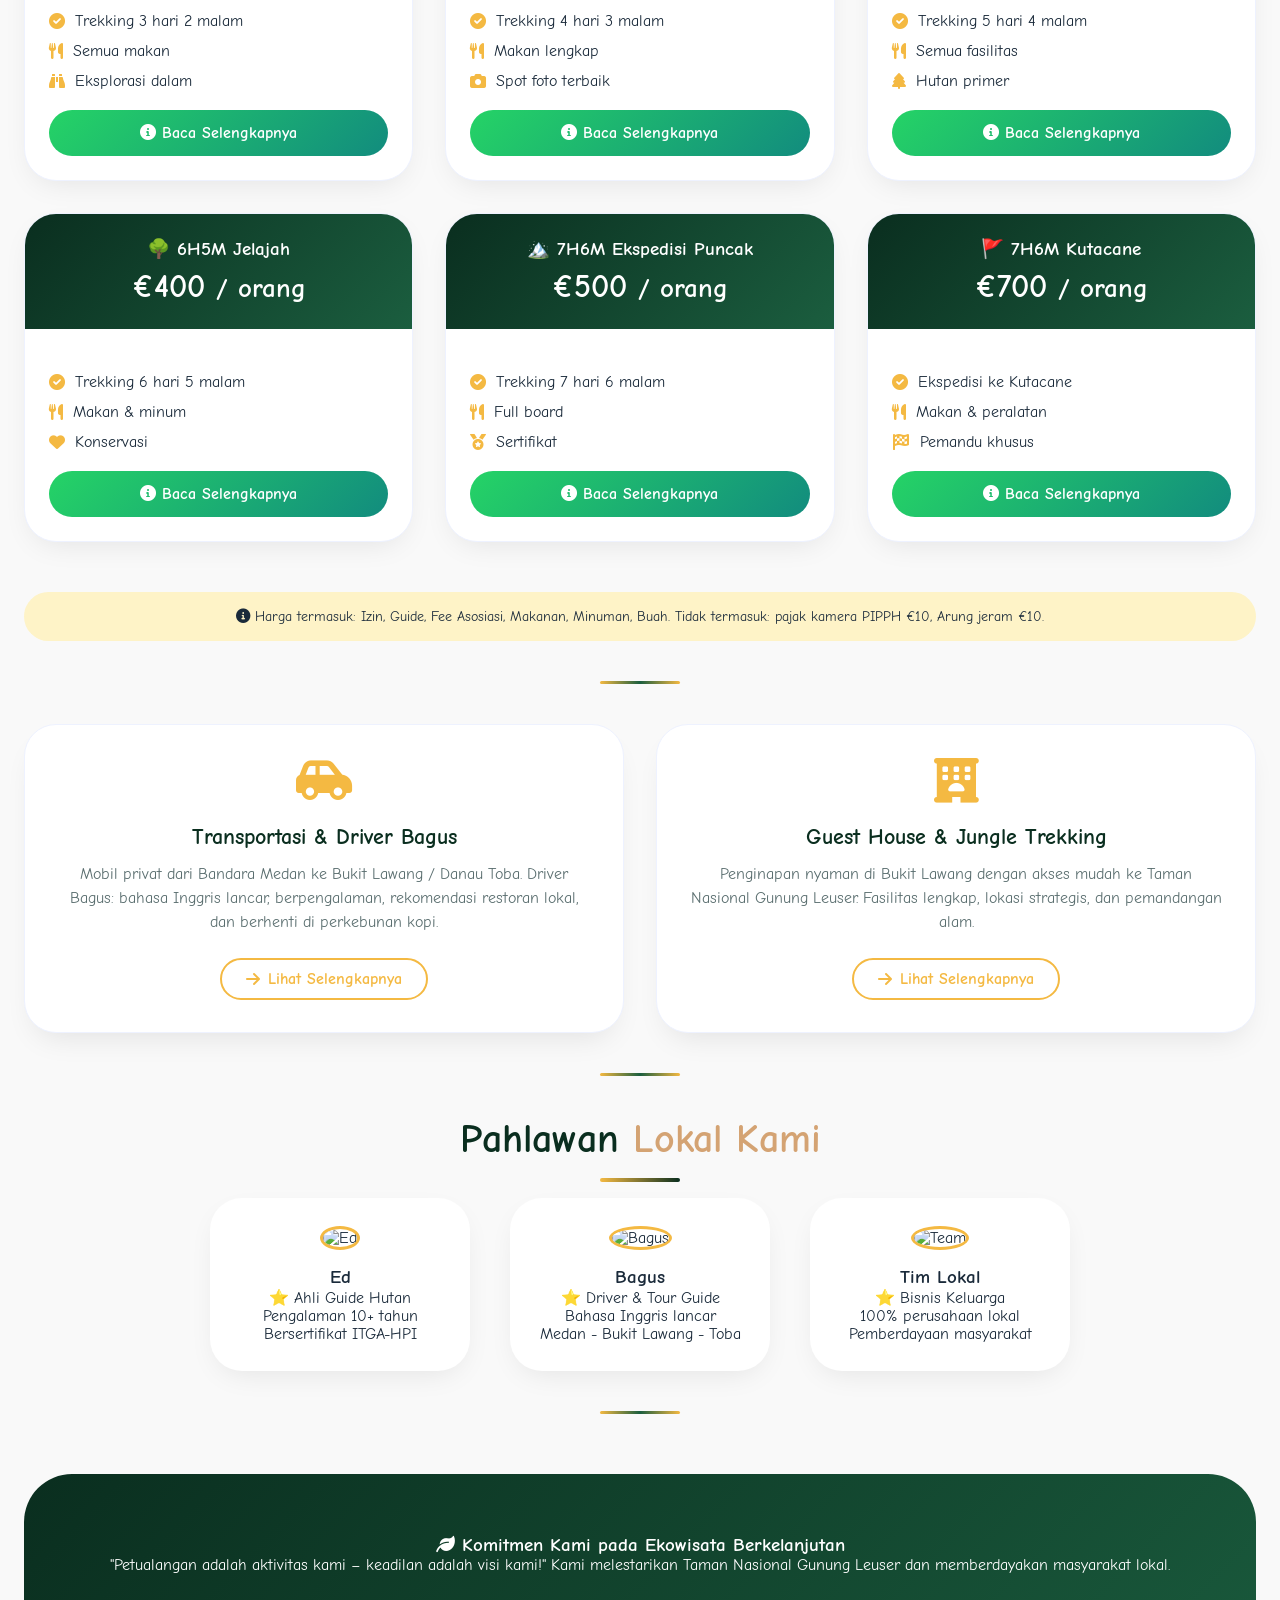
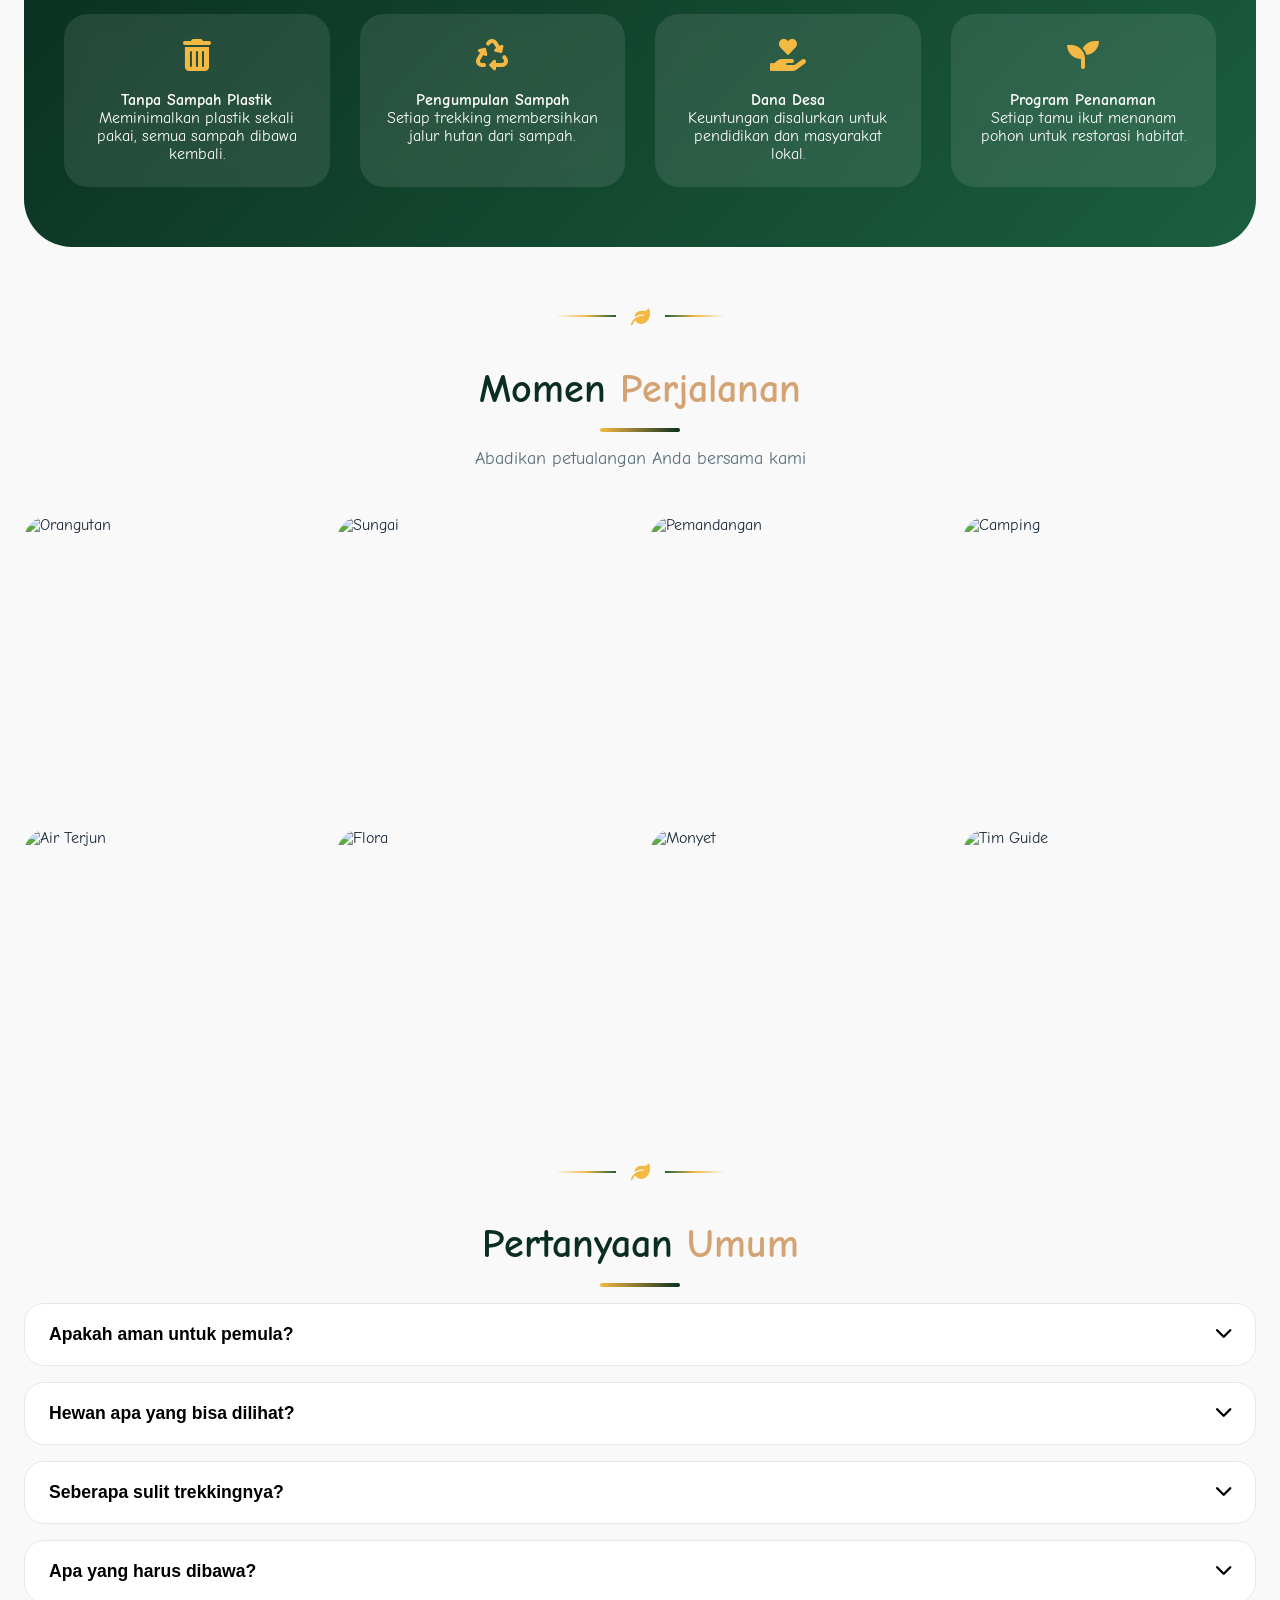
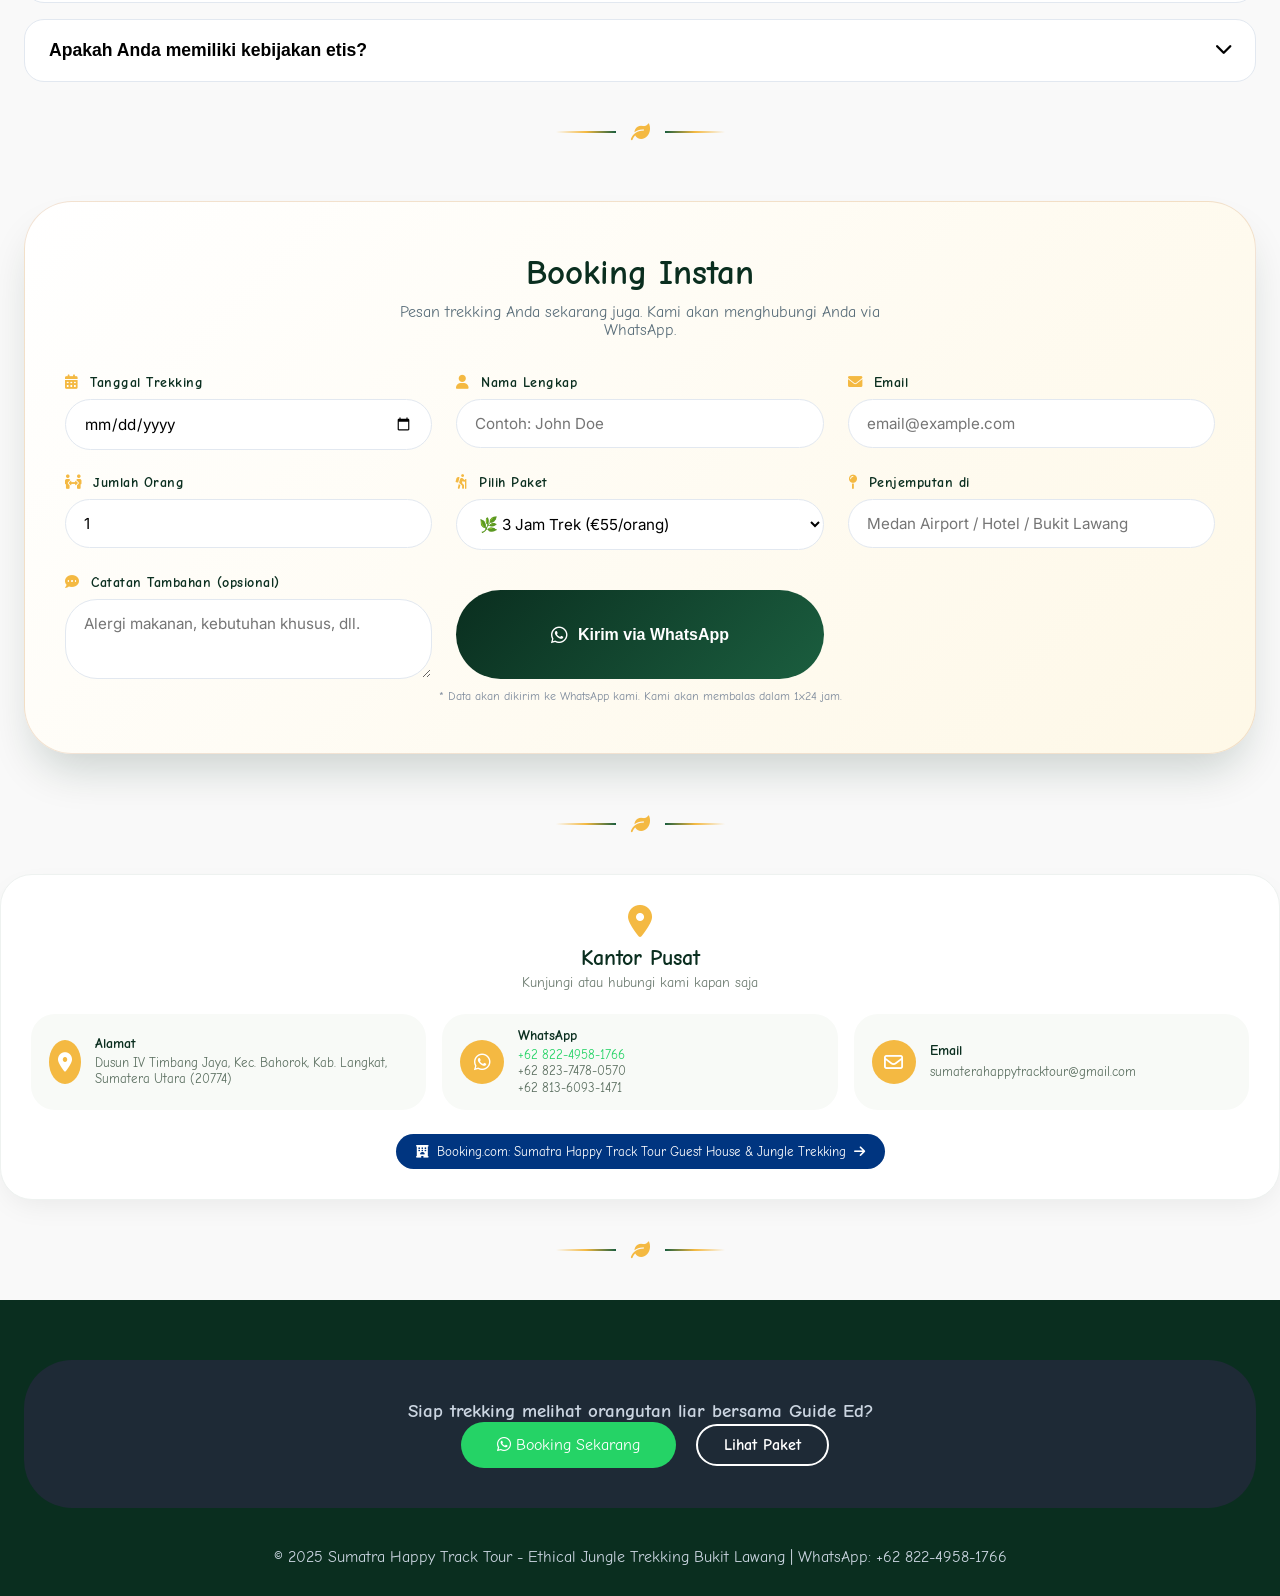
==== commit 34f714c2: "Update index.html" ====
--- a/index.html
+++ b/index.html
@@ -110,21 +110,6 @@
     <button class="slide-prev" id="slidePrev"><i class="fas fa-chevron-left"></i></button>
     <button class="slide-next" id="slideNext"><i class="fas fa-chevron-right"></i></button>
     <div class="slide-dots" id="slideDots"></div>
-    
-        <div class="trust-badges">
-            <div class="trust-item">
-                <i class="fab fa-google"></i>
-                <span><strong>⭐ 70+</strong> Reviews</span>
-            </div>
-            <div class="trust-item">
-                <i class="fas fa-calendar-alt"></i>
-                <span><strong>10+</strong> Years</span>
-            </div>
-            <div class="trust-item">
-                <i class="fas fa-smile-wink"></i>
-                <span><strong>500+</strong> Happy Guests</span>
-            </div>
-        </div>
 
     <div class="hero-overlay-buttons">
         <a href="#paket" class="btn-primary">Lihat Semua Paket</a>
@@ -442,10 +427,6 @@
         <div class="price-note"><i class="fas fa-info-circle"></i> Harga termasuk: Izin, Guide, Fee Asosiasi, Makanan, Minuman, Buah. Tidak termasuk: pajak kamera PIPPH €10, Arung jeram €10.</div>
     </div>
 
-    <div class="section-divider">
-    <div class="divider-line"></div>
-</div>
-
 <!-- ========== TRANSPORTASI & HOTEL ========== -->
 <div class="section-divider">
     <div class="divider-line"></div>
@@ -467,10 +448,6 @@
         <p>Penginapan nyaman di Bukit Lawang dengan akses mudah ke Taman Nasional Gunung Leuser. Fasilitas lengkap, lokasi strategis, dan pemandangan alam.</p>
         <a href="hotel.html" class="btn-outline-card"><i class="fas fa-arrow-right"></i> Lihat Selengkapnya</a>
     </div>
-</div>
-
-<div class="section-divider">
-    <div class="divider-line"></div>
 </div>
 
         <div class="section-divider">
